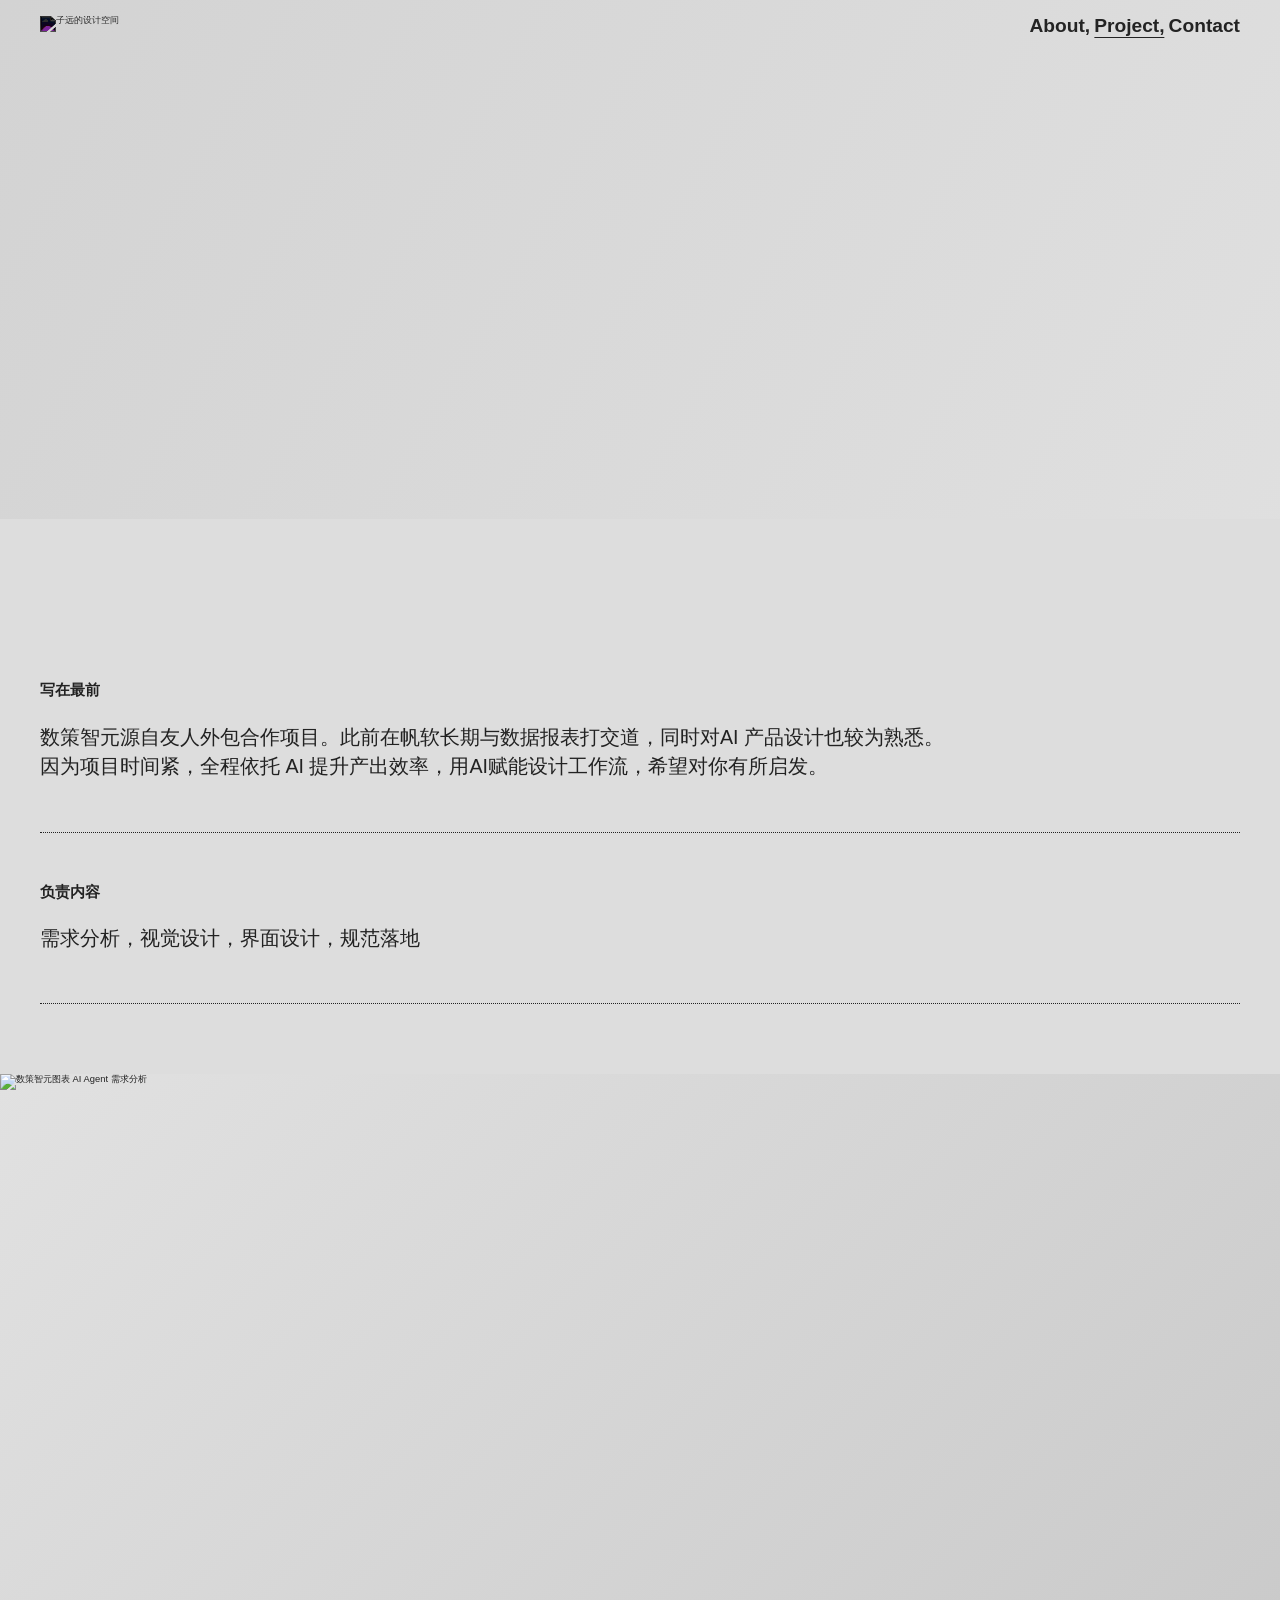
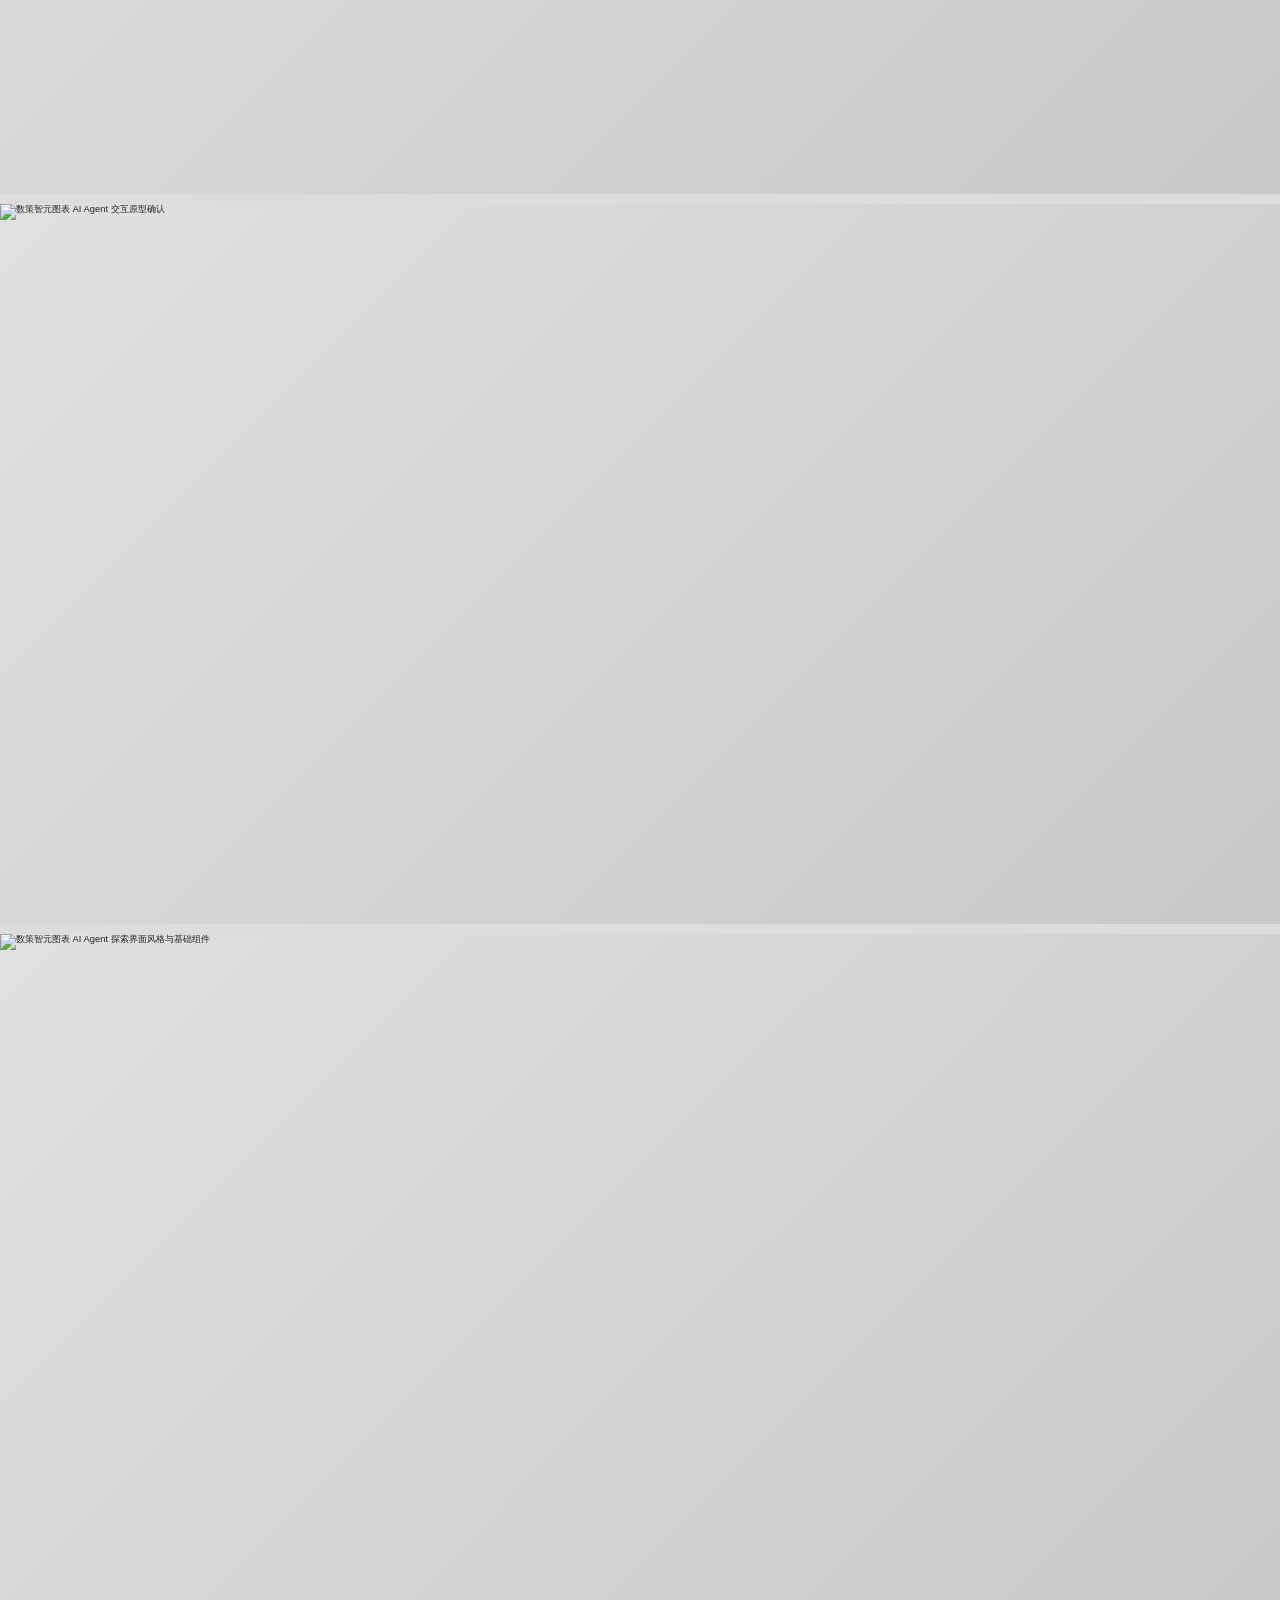
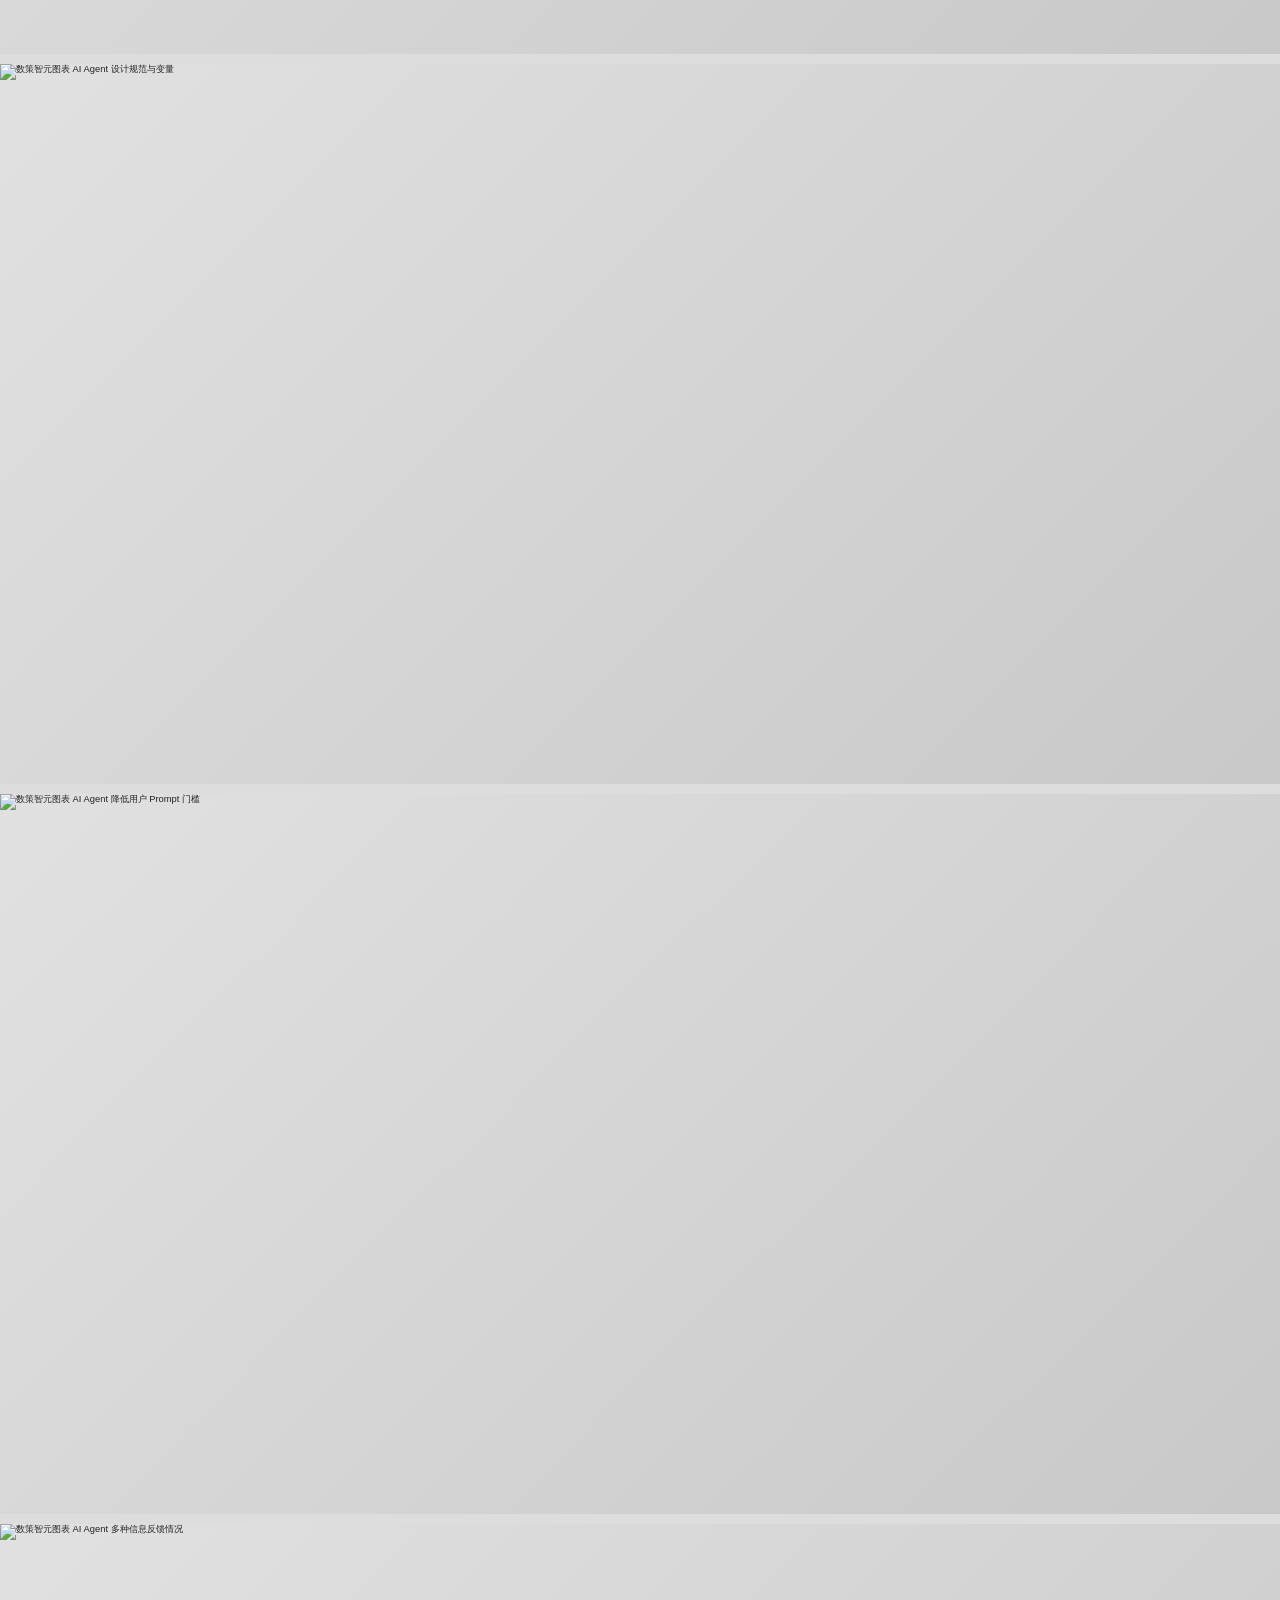
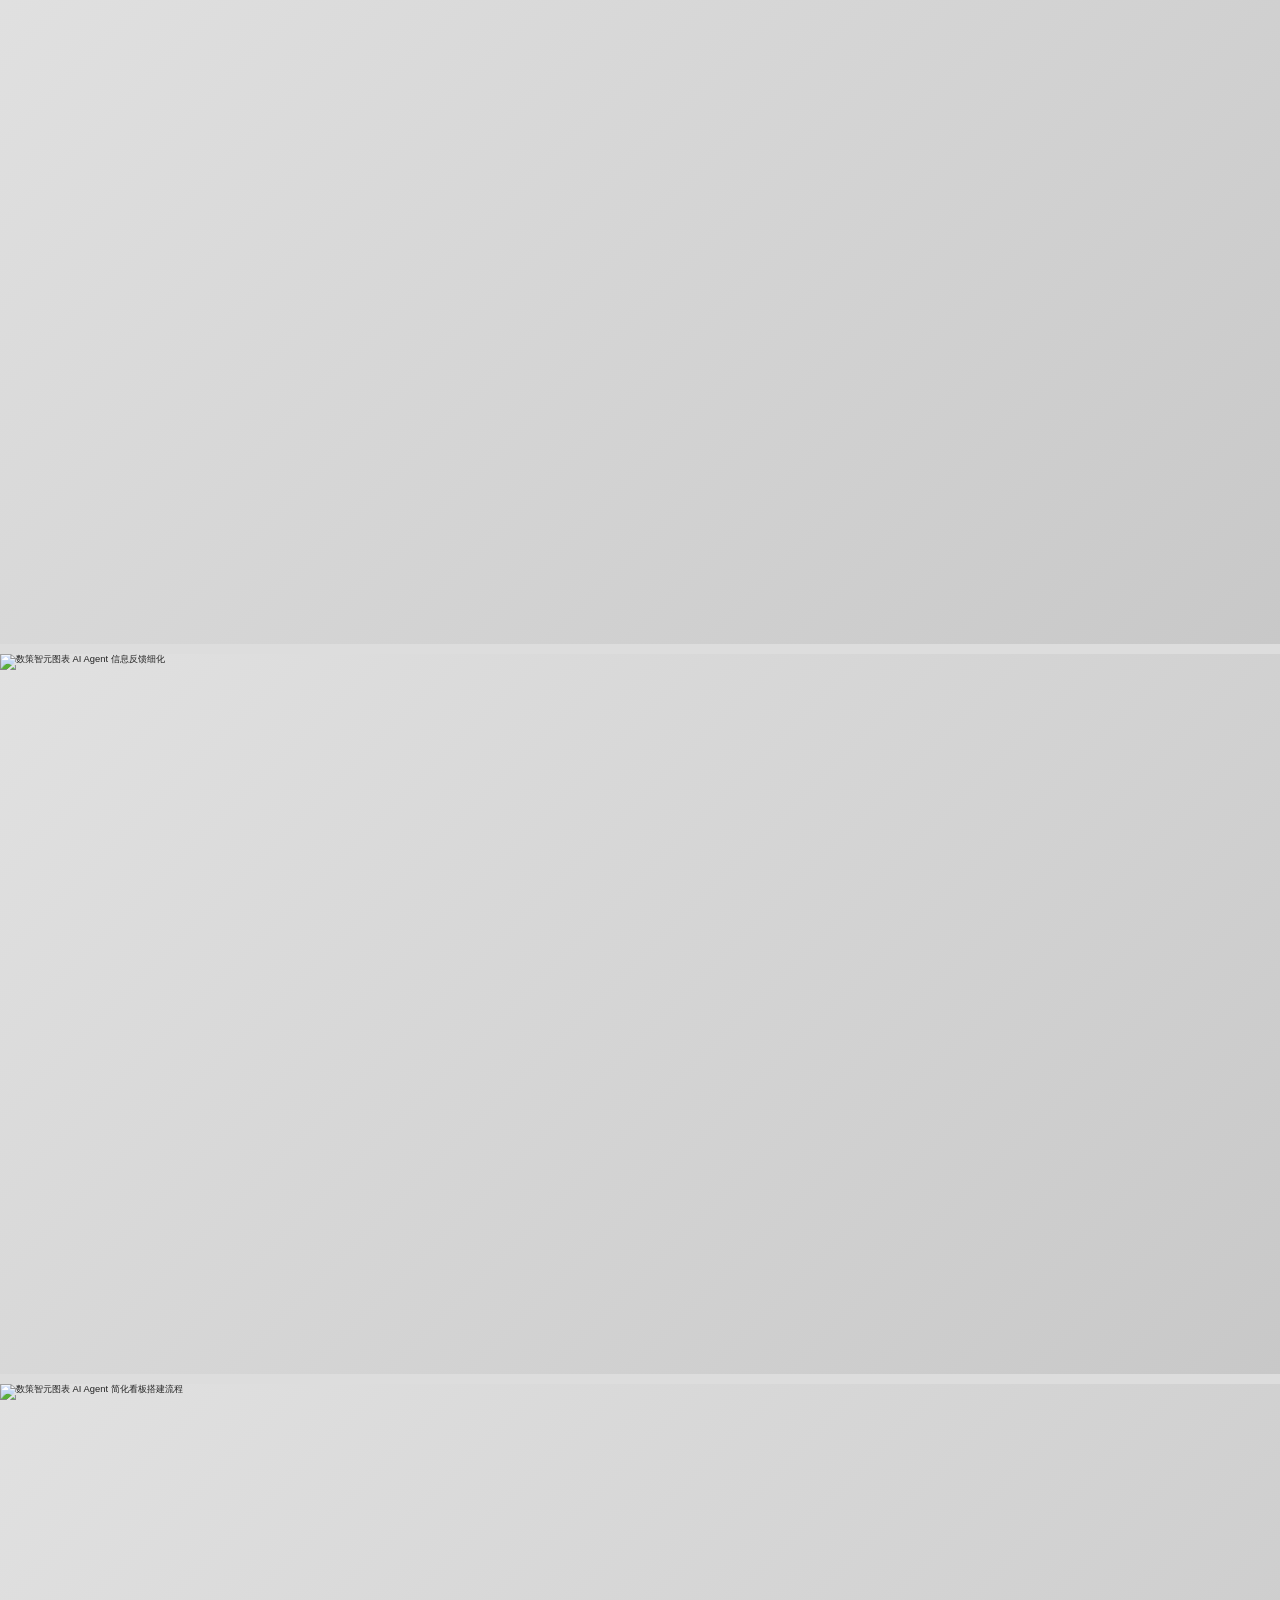
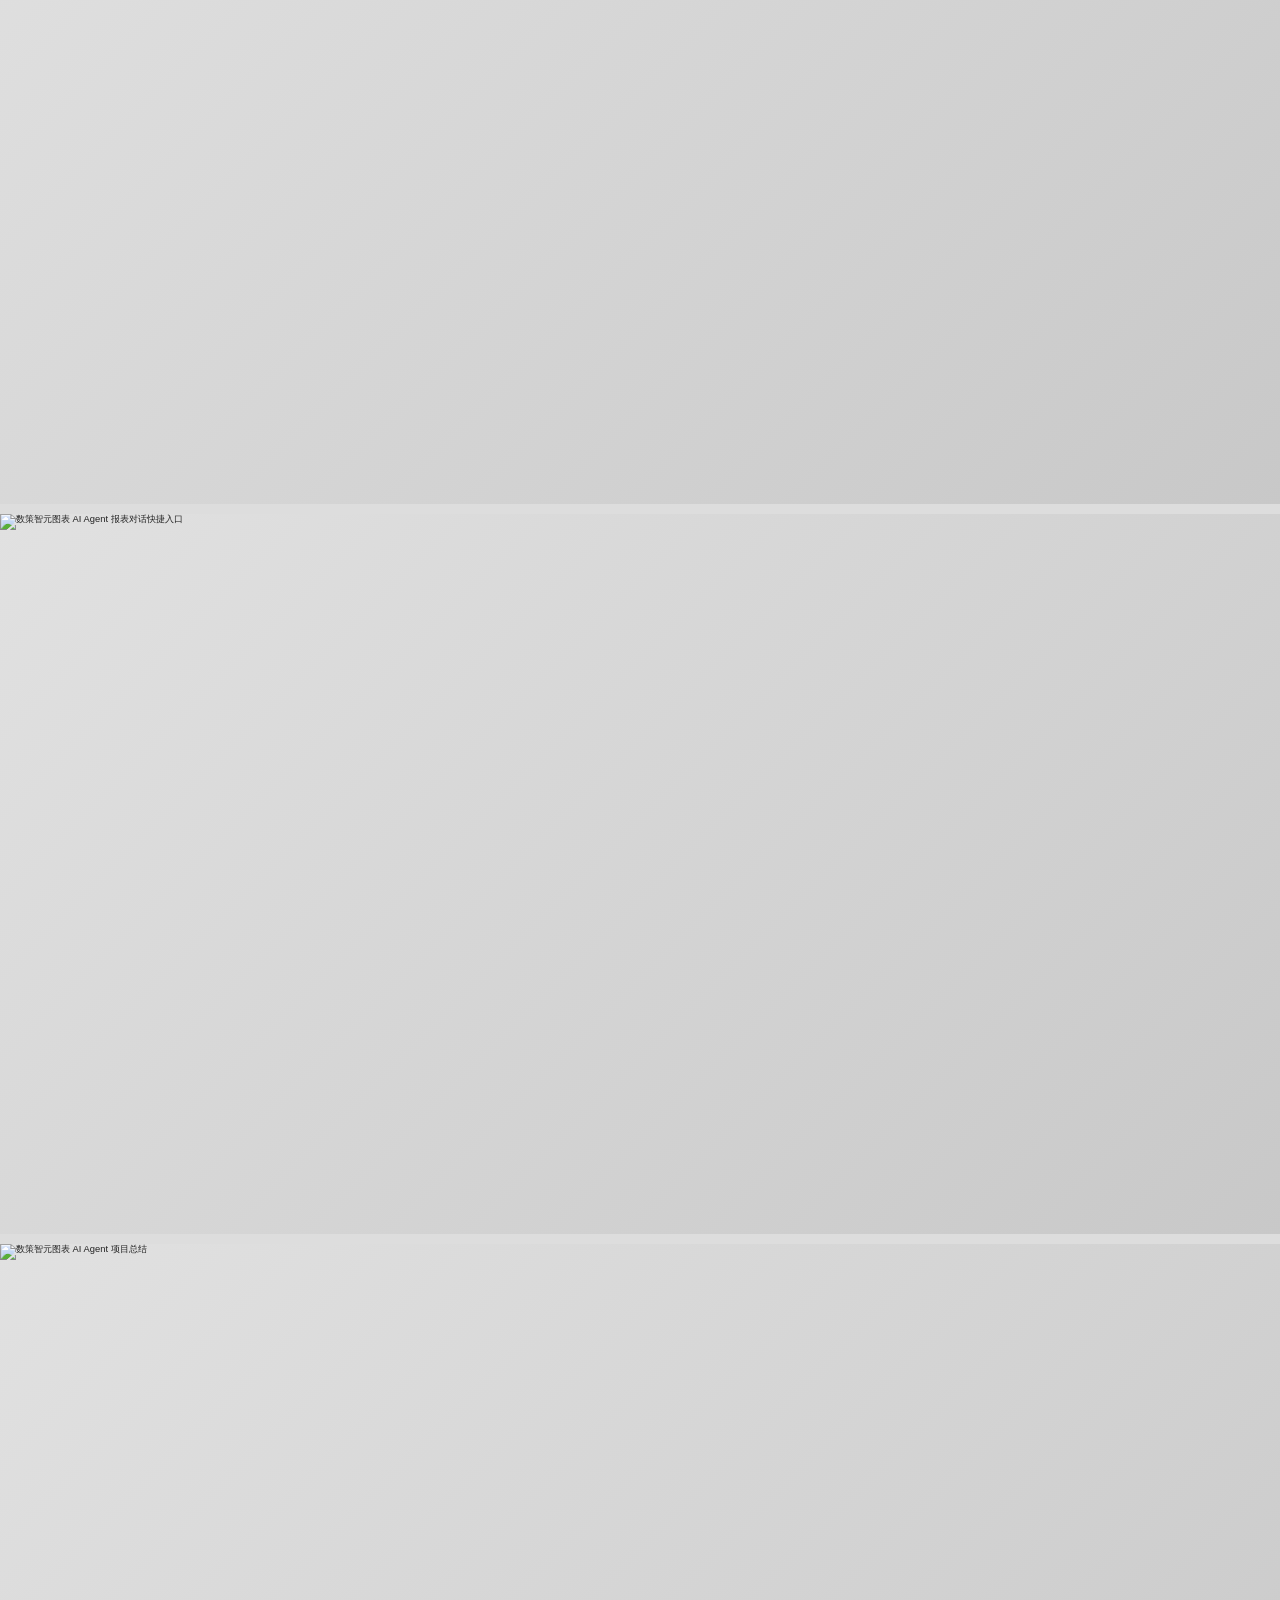
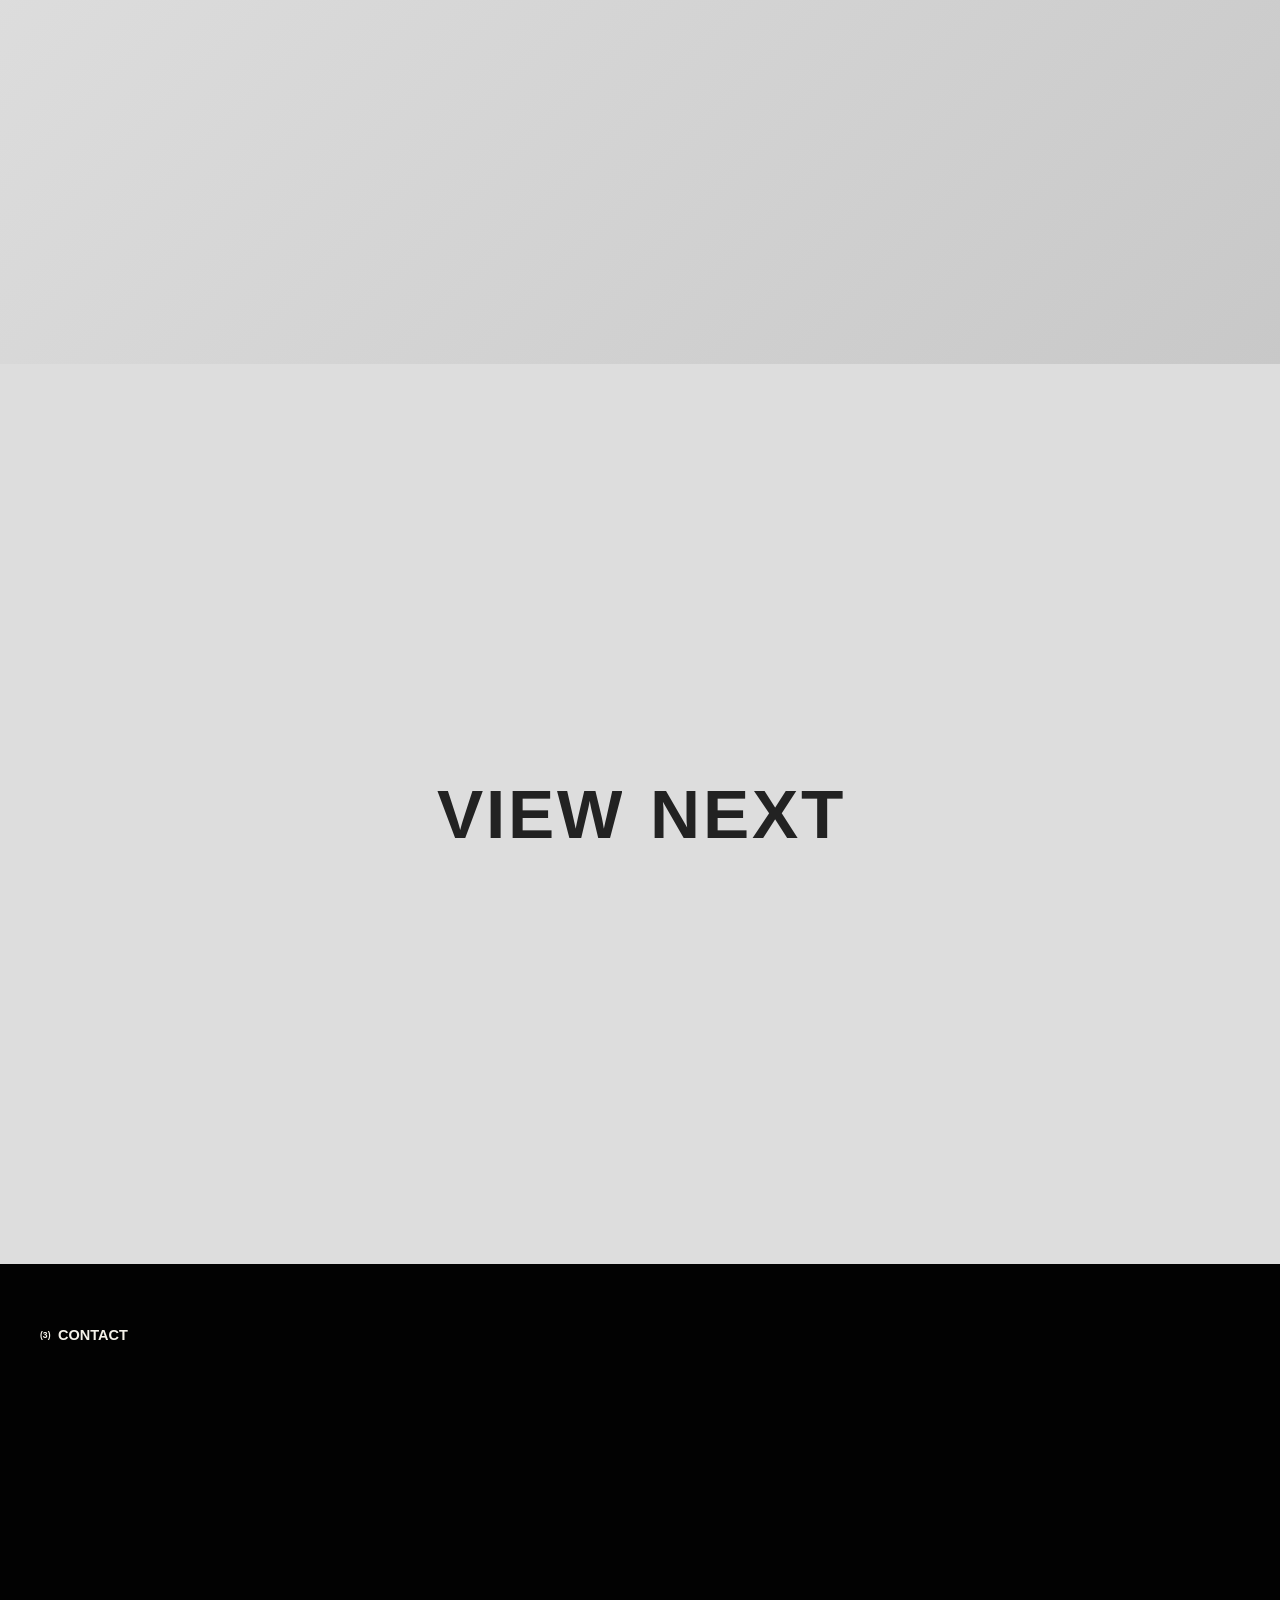
==== bi-agent.html @ 79cee353 "Add files via upload" ====
<!doctype html>
<html lang="en">
  <head>
    <meta charset="UTF-8" />
    <meta
      name="viewport"
      content="width=device-width, initial-scale=1, minimum-scale=1, maximum-scale=5"
    />
    <meta
      name="description"
      content="数策智元图表 AI Agent 项目详情页。"
    />
    <title>数策智元图表 AI Agent / 子远的设计空间</title>
    <link rel="icon" href="data:," />
    <style>
      html,
      body {
        background: #dddddd;
      }
    </style>
    <script src="./page-transition.js?v=home-video-b-ready-20260702"></script>
    <link rel="stylesheet" href="./page-transition.css?v=no-flash-route-ready-20260702" />
    <link rel="stylesheet" href="./project-detail.css?v=anchor-glass-20260702" />
    <link rel="stylesheet" href="./contact-footer.css?v=text-offset-20260701a" />
    <link rel="stylesheet" href="./site-header.css?v=site-header-nav-line-20260701" />
  </head>
  <body aria-live="polite" data-project="bi-agent">
    <div class="loader" aria-live="polite" aria-label="HELLO 欢迎来到">
      <p class="loader__text" data-loader-text="HELLO 欢迎来到" aria-hidden="true"></p>
      <div class="loader__scan" aria-hidden="true">
        <span class="loader__scan-line"></span>
        <span class="loader__scan-block" style="--x: -42vw; --y: -1px; --w: 8vw; --h: 1px; --d: 0.02s"></span>
        <span class="loader__scan-block" style="--x: -29vw; --y: 2px; --w: 11vw; --h: 1px; --d: 0.08s"></span>
        <span class="loader__scan-block" style="--x: -17vw; --y: -5px; --w: 9vw; --h: 3px; --d: 0.14s"></span>
        <span class="loader__scan-block" style="--x: -7vw; --y: 4px; --w: 12vw; --h: 4px; --d: 0.18s"></span>
        <span class="loader__scan-block" style="--x: 3vw; --y: -2px; --w: 15vw; --h: 2px; --d: 0.22s"></span>
        <span class="loader__scan-block" style="--x: 15vw; --y: 6px; --w: 10vw; --h: 5px; --d: 0.26s"></span>
        <span class="loader__scan-block" style="--x: 28vw; --y: -4px; --w: 12vw; --h: 2px; --d: 0.31s"></span>
        <span class="loader__scan-block" style="--x: 40vw; --y: 1px; --w: 9vw; --h: 1px; --d: 0.36s"></span>
      </div>
      <div class="loader__panel loader__panel--top">
        <span></span><span></span><span></span><span></span><span></span>
        <span></span><span></span><span></span><span></span><span></span>
        <span></span><span></span><span></span><span></span><span></span>
        <span></span><span></span><span></span><span></span><span></span>
      </div>
      <div class="loader__panel loader__panel--bottom">
        <span></span><span></span><span></span><span></span><span></span>
        <span></span><span></span><span></span><span></span><span></span>
        <span></span><span></span><span></span><span></span><span></span>
        <span></span><span></span><span></span><span></span><span></span>
      </div>
    </div>

    <div data-site-header data-site-header-active="project"></div>

    <nav class="c-anchor-nav" aria-label="Project anchors" data-anchor-nav>
      <div class="c-anchor-nav__rail" aria-hidden="true">
        <span>目录</span>
      </div>
      <div class="c-anchor-nav__panel">
        <ul class="c-anchor-nav__list">
          <li>
            <a href="#page-02" data-anchor-link="page-02">
              <span class="c-anchor-nav__text">需求分析</span>
            </a>
          </li>
          <li>
            <a href="#page-03" data-anchor-link="page-03">
              <span class="c-anchor-nav__text">AI生成交互原型</span>
            </a>
          </li>
          <li>
            <a href="#page-04" data-anchor-link="page-04">
              <span class="c-anchor-nav__text">AI探索视觉风格</span>
            </a>
          </li>
          <li>
            <a href="#page-05" data-anchor-link="page-05">
              <span class="c-anchor-nav__text">AI落地设计规范</span>
            </a>
          </li>
          <li>
            <a href="#page-06" data-anchor-link="page-06">
              <span class="c-anchor-nav__text">界面设计细节</span>
            </a>
          </li>
          <li>
            <a href="#page-11" data-anchor-link="page-11">
              <span class="c-anchor-nav__text">AI项目总结</span>
            </a>
          </li>
        </ul>
      </div>
    </nav>

    <div class="smooth-root" data-smooth-root>
      <main class="main">
        <div class="p-single">
          <section class="p-single-mv" aria-label="Faint Film hero">
            <div class="p-single-mv__box">
              <!-- 修改点 1：按需求完整删除首屏右下角项目预览悬浮卡片，不渲染 p-single-mv__card 或替代元素。 -->
            </div>

            <div class="p-single-mv__background">
              <!-- 图片替换入口：data-image-slot="hero"，实际 src 由 script.js 的 IMAGE_SLOTS 统一注入。 -->
              <img
                src="./assets/bi-agent/bi-agent-hero.jpg"
                data-image-slot="hero"
                alt="数策智元图表 AI Agent 项目封面"
              />
            </div>
          </section>

          <section class="p-single-detail" aria-labelledby="project-preface-title">
            <h2 class="p-single-title" id="project-preface-title">写在最前</h2>
            <p class="p-single-text">
              数策智元源自友人外包合作项目。此前在帆软长期与数据报表打交道，同时对AI 产品设计也较为熟悉。<br />
              因为项目时间紧，全程依托 AI 提升产出效率，用AI赋能设计工作流，希望对你有所启发。
            </p>
          </section>

          <section class="p-single-scope" aria-labelledby="project-scope-title">
            <h2 class="p-single-title" id="project-scope-title">负责内容</h2>
            <p class="p-single-text">需求分析，视觉设计，界面设计，规范落地</p>
          </section>

          <section class="p-single-images" aria-label="Project images">
            <div class="p-single-images__item" id="page-02" data-anchor-section="page-02">
              <!-- 图片替换入口：data-image-slot="more01" -->
              <img
                src="./assets/bi-agent/bi-agent-01.jpg"
                data-image-slot="more01"
                alt="数策智元图表 AI Agent 需求分析"
              />
            </div>
            <div class="p-single-images__item" id="page-03" data-anchor-section="page-03">
              <!-- 图片替换入口：data-image-slot="more02" -->
              <img
                src="./assets/bi-agent/bi-agent-02.jpg"
                data-image-slot="more02"
                alt="数策智元图表 AI Agent 交互原型确认"
              />
            </div>
            <div class="p-single-images__item" id="page-04" data-anchor-section="page-04">
              <!-- 图片替换入口：data-image-slot="more03" -->
              <img
                src="./assets/bi-agent/bi-agent-03.jpg"
                data-image-slot="more03"
                alt="数策智元图表 AI Agent 探索界面风格与基础组件"
              />
            </div>
            <div class="p-single-images__item" id="page-05" data-anchor-section="page-05">
              <!-- 图片替换入口：data-image-slot="more04" -->
              <img
                src="./assets/bi-agent/bi-agent-04.jpg"
                data-image-slot="more04"
                alt="数策智元图表 AI Agent 设计规范与变量"
              />
            </div>
            <div class="p-single-images__item" id="page-06" data-anchor-section="page-06">
              <!-- 图片替换入口：data-image-slot="more05" -->
              <img
                src="./assets/bi-agent/bi-agent-05.jpg"
                data-image-slot="more05"
                alt="数策智元图表 AI Agent 降低用户 Prompt 门槛"
              />
            </div>
            <div class="p-single-images__item" id="page-07">
              <!-- 图片替换入口：data-image-slot="more06" -->
              <img
                src="./assets/bi-agent/bi-agent-06.jpg"
                data-image-slot="more06"
                alt="数策智元图表 AI Agent 多种信息反馈情况"
              />
            </div>
            <div class="p-single-images__item" id="page-08">
              <!-- 图片替换入口：data-image-slot="more07" -->
              <img
                src="./assets/bi-agent/bi-agent-07.jpg"
                data-image-slot="more07"
                alt="数策智元图表 AI Agent 信息反馈细化"
              />
            </div>
            <div class="p-single-images__item" id="page-09">
              <!-- 图片替换入口：data-image-slot="more08" -->
              <img
                src="./assets/bi-agent/bi-agent-08.jpg"
                data-image-slot="more08"
                alt="数策智元图表 AI Agent 简化看板搭建流程"
              />
            </div>
            <div class="p-single-images__item" id="page-10">
              <!-- 图片替换入口：data-image-slot="more09" -->
              <img
                src="./assets/bi-agent/bi-agent-09.jpg"
                data-image-slot="more09"
                alt="数策智元图表 AI Agent 报表对话快捷入口"
              />
            </div>
            <div class="p-single-images__item" id="page-11" data-anchor-section="page-11">
              <!-- 图片替换入口：data-image-slot="more10" -->
              <img
                src="./assets/bi-agent/bi-agent-10.jpg"
                data-image-slot="more10"
                alt="数策智元图表 AI Agent 项目总结"
              />
            </div>
          </section>

          <!-- 底部 VIEW NEXT：保持参考站字母分离结构，并由 script.js 绑定同款滚动入场与鼠标跟随虚线方框残影。 -->
          <section class="p-single-next">
            <a href="./open-bank.html" aria-label="View Next: 开放银行合作机构管理平台">
              <span class="p-single-next__type" data-next-title="VIEW NEXT">VIEW NEXT</span>
            </a>
          </section>
        </div>

        <div data-contact-footer></div>
      </main>
    </div>

    <script src="./site-header.js?v=visual-anchor-20260702"></script>
    <script src="./contact-footer.js?v=text-offset-20260701a"></script>
    <script src="./project-detail.js?v=anchor-flash-20260702"></script>
  </body>
</html>
---- page-transition.css ----
html {
  --page-flip-duration: 1200ms;
  --page-flip-ease: cubic-bezier(0.2, 0.8, 0.2, 1);
}

html.is-page-flip-pending,
html.is-page-flip-history-loading,
body.is-page-flip-navigating {
  overflow: hidden;
}

html.is-page-flip-history-loading body > :not(.page-flip-preview):not(.page-flip-history-frame):not(.page-flip-history-cover) {
  visibility: hidden !important;
}

html.is-page-flip-history-loading body {
  background: transparent !important;
}

html.is-page-flip-pending body {
  clip-path: inset(100% 0 0 0);
}

html.is-page-flip-pending body.is-page-flip-enter {
  animation: page-flip-enter var(--page-flip-duration) var(--page-flip-ease) forwards;
  will-change: clip-path;
}

html.is-page-flip-arriving .loader,
html.is-page-flip-arriving .c-loading {
  display: none !important;
}

html.is-page-flip-incoming:not(.is-page-flip-home-preview) .char {
  animation: none !important;
  opacity: 1 !important;
  transform: translate3d(0, 0, 0) !important;
}

html.is-page-flip-home-preview:not(.is-page-flip-home-preview-active) .char {
  animation: none !important;
  opacity: 0.02 !important;
}

html.is-page-flip-home-preview.is-page-flip-home-preview-active body.is-loaded .char,
html.is-page-flip-home-preview.is-page-flip-home-preview-active body.is-finished .char {
  animation: title-char-in 1.35s cubic-bezier(0.22, 1, 0.36, 1) forwards !important;
  animation-delay: calc(0.08s + var(--i) * 0.045s) !important;
}

html.is-page-flip-incoming:not(.is-page-flip-home-preview) .hero__kicker,
html.is-page-flip-incoming:not(.is-page-flip-home-preview) .hero__subtitle {
  opacity: 1 !important;
  transform: translate3d(0, 0, 0) !important;
  transition: none !important;
}

html.is-page-flip-home-preview:not(.is-page-flip-home-preview-active) .hero__kicker,
html.is-page-flip-home-preview:not(.is-page-flip-home-preview-active) .hero__subtitle {
  animation: none !important;
  opacity: 0 !important;
  transform: translate3d(0, 28px, 0) !important;
  transition: none !important;
}

html.is-page-flip-home-preview.is-page-flip-home-preview-active body.is-loaded .hero__kicker,
html.is-page-flip-home-preview.is-page-flip-home-preview-active body.is-finished .hero__kicker,
html.is-page-flip-home-preview.is-page-flip-home-preview-active body.is-loaded .hero__subtitle,
html.is-page-flip-home-preview.is-page-flip-home-preview-active body.is-finished .hero__subtitle {
  animation: page-flip-hero-copy-in 0.95s cubic-bezier(0.22, 1, 0.36, 1) forwards !important;
}

html.is-page-flip-home-preview.is-page-flip-home-preview-active body.is-loaded .hero__kicker,
html.is-page-flip-home-preview.is-page-flip-home-preview-active body.is-finished .hero__kicker {
  animation-delay: 0.08s !important;
}

html.is-page-flip-home-preview.is-page-flip-home-preview-active body.is-loaded .hero__subtitle,
html.is-page-flip-home-preview.is-page-flip-home-preview-active body.is-finished .hero__subtitle {
  animation-delay: 0.18s !important;
}

html.is-page-flip-arriving *,
html.is-page-flip-arriving *::before,
html.is-page-flip-arriving *::after {
  animation-delay: 0s !important;
  transition-delay: 0s !important;
  transition-duration: 0s !important;
}

html.is-page-flip-arriving .hero__media {
  --hero-scale: 1 !important;
  opacity: 1 !important;
  filter: brightness(1) saturate(1) contrast(1) !important;
  transition: none !important;
}

html.is-page-flip-arriving .hero__media:not(.is-canvas-ready) img {
  opacity: 1 !important;
  transition: none !important;
}

html.is-page-flip-arriving .hero__media.is-canvas-ready img {
  opacity: 0 !important;
  transition: none !important;
}

html.is-page-flip-arriving .hero__canvas {
  transition: none !important;
}

html.is-page-flip-arriving .hero__media:not(.is-canvas-ready) .hero__canvas {
  opacity: 0 !important;
}

html.is-page-flip-arriving .hero__media.is-canvas-ready .hero__canvas {
  opacity: 1 !important;
}

html.is-page-flip-arriving .p-single-mv__background img {
  opacity: 1 !important;
  transform: translate3d(0, var(--single-mv-y, 0px), 0) scale(1) !important;
  transition: none !important;
}

.page-flip-preview {
  position: fixed;
  inset: 0;
  z-index: 2147483000;
  overflow: hidden;
  clip-path: inset(100% 0 0 0);
  pointer-events: none;
  will-change: clip-path;
}

.page-flip-preview iframe {
  display: block;
  width: 100%;
  height: 100%;
  border: 0;
  background: transparent;
}

.page-flip-preview.is-active {
  animation: page-flip-enter var(--page-flip-duration) var(--page-flip-ease) forwards;
}

.page-flip-preview.is-committing {
  animation: none;
  clip-path: inset(0 0 0 0);
}

.page-flip-history-cover {
  position: fixed;
  inset: 0;
  z-index: 2147482999;
  overflow: hidden;
  pointer-events: none;
  background: transparent;
  background-position: center;
  background-repeat: no-repeat;
}

.page-flip-history-frame {
  position: fixed;
  inset: 0;
  overflow: hidden;
  pointer-events: none;
  background: transparent;
}

.page-flip-history-frame--backdrop {
  z-index: 2147482998;
}

.page-flip-history-frame--reveal {
  z-index: 2147483000;
  clip-path: inset(100% 0 0 0);
  will-change: clip-path;
}

.page-flip-history-frame iframe {
  display: block;
  width: 100%;
  height: 100%;
  border: 0;
  background: transparent;
  opacity: 0;
}

.page-flip-history-frame.is-ready iframe {
  opacity: 1;
}

.page-flip-history-frame--reveal.is-active {
  animation: page-flip-enter var(--page-flip-duration) var(--page-flip-ease) forwards;
}

@keyframes page-flip-enter {
  from {
    clip-path: inset(100% 0 0 0);
  }

  to {
    clip-path: inset(0 0 0 0);
  }
}

@keyframes page-flip-hero-copy-in {
  from {
    opacity: 0;
    transform: translate3d(0, 28px, 0);
  }

  to {
    opacity: 1;
    transform: translate3d(0, 0, 0);
  }
}

@media (prefers-reduced-motion: reduce) {
  html.is-page-flip-pending body.is-page-flip-enter,
  .page-flip-preview.is-active,
  .page-flip-history-frame--reveal.is-active {
    animation-name: page-flip-enter !important;
    animation-duration: var(--page-flip-duration) !important;
    animation-timing-function: var(--page-flip-ease) !important;
    animation-delay: 0s !important;
    animation-iteration-count: 1 !important;
    animation-direction: normal !important;
    animation-fill-mode: forwards !important;
  }
}
---- project-detail.css ----
@charset "UTF-8";

*,
*::before,
*::after {
  box-sizing: border-box;
}

html {
  min-width: 320px;
  background: var(--system-background-color);
  color: var(--system-color);
  font-size: 0.7320644217vw;
  line-height: 1.15;
  overflow-x: clip;
  -webkit-text-size-adjust: 100%;
  -webkit-tap-highlight-color: transparent;
  scroll-behavior: auto;
  scrollbar-width: none;
}

html::-webkit-scrollbar,
body::-webkit-scrollbar {
  display: none;
}

body {
  width: 100%;
  margin: 0 auto;
  background: var(--system-background-color);
  color: var(--system-color);
  font-family:
    "PP Neue Montreal Book", "Helvetica Neue", Arial, "PingFang SC",
    "Microsoft YaHei", sans-serif;
  font-size: var(--sm);
  font-feature-settings: "palt";
  overflow-x: clip;
  overscroll-behavior: none;
  -webkit-font-smoothing: antialiased;
  -moz-osx-font-smoothing: grayscale;
}

body.is-loading {
  overflow: hidden;
}

body.is-lock {
  overflow: hidden;
}

body.is-smooth {
  overflow-x: hidden;
}

body.is-smooth .smooth-root {
  position: fixed;
  inset: 0;
  width: 100%;
}

body.is-resizing .smooth-root {
  transition: none;
}

body.is-reduced-motion .smooth-root {
  position: static;
  transform: none !important;
}

main,
p,
h1,
h2,
h3,
ul {
  margin: 0;
}

ul {
  padding: 0;
  list-style: none;
}

a {
  color: inherit;
  text-decoration: none;
}

img {
  display: block;
  border: 0;
}

::selection {
  background: #1d1d1d;
  color: #ccc;
}

:root {
  --system-color: #222222;
  --system-white: #eeeeee;
  --system-background-color: #dddddd;
  --app-grid-col-gap: 10px;
  --app-grid-padding: 40px;
  --header-height: 60px;
  --header-bg-alpha: 1;
  --loader-ease: cubic-bezier(0.76, 0, 0.24, 1);
  --smooth-ease: cubic-bezier(0.22, 1, 0.36, 1);
}

[data-footer-type],
.p-single-next a {
  line-height: 1;
}

[data-footer-type] .hide {
  height: fit-content;
  overflow: hidden;
}

[data-footer-type] .show {
  display: inline-block;
  transform: translateY(-100%);
}

[data-footer-type] .hide:nth-last-of-type(2n) .show {
  transform: translateY(100%);
}

[data-footer-type] .u-space {
  min-width: 2rem;
}

.main,
.p-single {
  width: 100%;
  min-height: 100svh;
  background: var(--system-background-color);
}

.main {
  padding-top: 0;
}

.l-footer__mail a::after,
.l-footer__li a::after,
.p-single-next a::after {
  content: "";
  position: absolute;
  bottom: 0;
  left: 0;
  width: 0%;
  height: 1px;
  background: currentColor;
  transition: width 0.4s ease;
}

.c-anchor-nav {
  position: fixed;
  top: calc(50% + 30px);
  left: 10px;
  z-index: 90;
  width: 190px;
  --anchor-glass-fill: rgba(255, 255, 255, 0.34);
  --anchor-glass-border: rgba(255, 255, 255, 0.58);
  --anchor-glass-blur: 18px;
  --anchor-glass-edge: rgba(255, 255, 255, 0.54);
  --anchor-glass-sheen: rgba(255, 255, 255, 0.3);
  --anchor-glass-depth: rgba(255, 255, 255, 0.1);
  --anchor-fg: rgba(34, 34, 34, 0.88);
  --anchor-rail-fg: rgba(34, 34, 34, 0.58);
  --anchor-link-fg: rgba(34, 34, 34, 0.72);
  --anchor-link-hover-bg: rgba(255, 255, 255, 0.42);
  --anchor-link-hover-fg: rgba(34, 34, 34, 0.92);
  --anchor-active-bg: rgba(34, 34, 34, 0.9);
  --anchor-active-fg: var(--system-white);
  --anchor-motion-ease: cubic-bezier(0.16, 1, 0.3, 1);
  --anchor-fade-ease: cubic-bezier(0.22, 1, 0.36, 1);
  color: var(--anchor-fg);
  opacity: 0;
  transform: translate3d(calc(-100% + 50px), -50%, 0) scale(0.985);
  transform-origin: left center;
  transition:
    transform 0.82s var(--anchor-motion-ease),
    opacity 0.45s var(--anchor-fade-ease);
  pointer-events: none;
  will-change: transform, opacity;
}

.c-anchor-nav.is-anchor-ready:not(.is-hidden-before-images):not(.is-hidden-on-contact) {
  opacity: 1;
}

.c-anchor-nav.is-on-dark {
  --anchor-glass-fill: rgba(12, 18, 28, 0.46);
  --anchor-glass-border: rgba(238, 238, 238, 0.54);
  --anchor-glass-edge: rgba(255, 255, 255, 0.26);
  --anchor-glass-sheen: rgba(255, 255, 255, 0.16);
  --anchor-glass-depth: rgba(12, 18, 28, 0.18);
  --anchor-fg: rgba(238, 238, 238, 0.94);
  --anchor-rail-fg: rgba(238, 238, 238, 0.86);
  --anchor-link-fg: rgba(238, 238, 238, 0.78);
  --anchor-link-hover-bg: rgba(255, 255, 255, 0.18);
  --anchor-link-hover-fg: rgba(255, 255, 255, 0.96);
  --anchor-active-bg: rgba(238, 238, 238, 0.92);
  --anchor-active-fg: rgba(34, 34, 34, 0.94);
}

.c-anchor-nav:hover,
.c-anchor-nav:focus-within {
  transform: translate3d(0, -50%, 0) scale(1);
}

.c-anchor-nav.is-hidden-before-images,
.c-anchor-nav.is-hidden-on-contact {
  opacity: 0;
  pointer-events: none;
}

.c-anchor-nav__panel {
  position: relative;
  isolation: isolate;
  overflow: hidden;
  border: 1px solid var(--anchor-glass-border);
  border-radius: 10px;
  padding: 10px 11px 10px 12px;
  background-color: var(--anchor-glass-fill);
  background-image:
    linear-gradient(135deg, var(--anchor-glass-sheen), transparent 46%, var(--anchor-glass-depth));
  background-clip: padding-box;
  box-shadow:
    0 18px 44px rgba(0, 0, 0, 0.16),
    inset 0 1px 0 var(--anchor-glass-edge),
    inset 0 0 0 1px rgba(255, 255, 255, 0.14);
  backdrop-filter: blur(var(--anchor-glass-blur)) saturate(1.38);
  -webkit-backdrop-filter: blur(var(--anchor-glass-blur)) saturate(1.38);
  opacity: 1;
  transform: translateX(0) scaleX(1);
  transform-origin: left center;
  transition:
    opacity 0.42s var(--anchor-fade-ease),
    transform 0.58s var(--anchor-motion-ease),
    background-color 0.42s var(--anchor-fade-ease),
    border-color 0.42s var(--anchor-fade-ease),
    box-shadow 0.42s var(--anchor-fade-ease);
  pointer-events: none;
  will-change: opacity, transform;
}

.c-anchor-nav:hover .c-anchor-nav__panel,
.c-anchor-nav:focus-within .c-anchor-nav__panel {
  pointer-events: auto;
}

.c-anchor-nav:not(:hover):not(:focus-within) .c-anchor-nav__panel {
  border-color: transparent;
  background: transparent;
  box-shadow: none;
  backdrop-filter: none;
  -webkit-backdrop-filter: none;
  opacity: 0;
  transform: translateX(-10px) scaleX(0.96);
}

.c-anchor-nav__panel::before {
  content: "";
  position: absolute;
  inset: 0;
  z-index: 0;
  background:
    radial-gradient(circle at 18% 0%, rgba(255, 255, 255, 0.36), transparent 36%),
    linear-gradient(115deg, rgba(255, 255, 255, 0.24), rgba(255, 255, 255, 0.04) 44%, rgba(255, 255, 255, 0.14));
  opacity: 0.86;
  pointer-events: none;
  transform: translateX(0);
  transition:
    opacity 0.44s var(--anchor-fade-ease),
    transform 0.7s var(--anchor-motion-ease);
}

.c-anchor-nav:not(:hover):not(:focus-within) .c-anchor-nav__panel::before {
  opacity: 0;
  transform: translateX(-18px);
}

.c-anchor-nav__rail {
  position: absolute;
  top: 50%;
  right: 0;
  z-index: 3;
  display: flex;
  align-items: center;
  justify-content: center;
  width: 50px;
  height: 76px;
  border: 1px solid var(--anchor-glass-border);
  border-radius: 999px;
  background: var(--anchor-glass-fill);
  box-shadow:
    0 14px 34px rgba(0, 0, 0, 0.1),
    inset 0 1px 0 rgba(255, 255, 255, 0.38);
  backdrop-filter: blur(var(--anchor-glass-blur));
  -webkit-backdrop-filter: blur(var(--anchor-glass-blur));
  color: var(--anchor-rail-fg);
  pointer-events: auto;
  transform: translateY(-50%) scale(1);
  transition:
    opacity 0.36s var(--anchor-fade-ease),
    transform 0.56s var(--anchor-motion-ease),
    box-shadow 0.42s var(--anchor-fade-ease);
  will-change: opacity, transform;
}

.c-anchor-nav:hover .c-anchor-nav__rail,
.c-anchor-nav:focus-within .c-anchor-nav__rail {
  opacity: 0;
  transform: translate(18px, -50%) scale(0.88);
}

.c-anchor-nav__rail span {
  display: block;
  font-size: 14px;
  font-weight: 650;
  letter-spacing: 0.38em;
  line-height: 2.2;
  text-transform: uppercase;
  writing-mode: vertical-rl;
  text-orientation: upright;
  transform: none;
}

.c-anchor-nav__list {
  opacity: 0;
  pointer-events: none;
  transform: translateX(-8px);
  transition:
    opacity 0.38s var(--anchor-fade-ease),
    transform 0.52s var(--anchor-motion-ease);
  will-change: opacity, transform;
}

.c-anchor-nav:hover .c-anchor-nav__list,
.c-anchor-nav:focus-within .c-anchor-nav__list {
  opacity: 1;
  pointer-events: auto;
  transform: translateX(0);
}

.c-anchor-nav__list {
  position: relative;
  z-index: 1;
  display: flex;
  flex-direction: column;
  gap: 4px;
}

.c-anchor-nav__list li {
  opacity: 0;
  transform: translateX(-10px);
  transition:
    opacity 0.38s var(--anchor-fade-ease),
    transform 0.52s var(--anchor-motion-ease);
  transition-delay: 0s;
  will-change: opacity, transform;
}

.c-anchor-nav:hover .c-anchor-nav__list li,
.c-anchor-nav:focus-within .c-anchor-nav__list li {
  opacity: 1;
  transform: translateX(0);
}

.c-anchor-nav:hover .c-anchor-nav__list li:nth-child(1),
.c-anchor-nav:focus-within .c-anchor-nav__list li:nth-child(1) {
  transition-delay: 0.08s;
}

.c-anchor-nav:hover .c-anchor-nav__list li:nth-child(2),
.c-anchor-nav:focus-within .c-anchor-nav__list li:nth-child(2) {
  transition-delay: 0.12s;
}

.c-anchor-nav:hover .c-anchor-nav__list li:nth-child(3),
.c-anchor-nav:focus-within .c-anchor-nav__list li:nth-child(3) {
  transition-delay: 0.16s;
}

.c-anchor-nav:hover .c-anchor-nav__list li:nth-child(4),
.c-anchor-nav:focus-within .c-anchor-nav__list li:nth-child(4) {
  transition-delay: 0.2s;
}

.c-anchor-nav:hover .c-anchor-nav__list li:nth-child(5),
.c-anchor-nav:focus-within .c-anchor-nav__list li:nth-child(5) {
  transition-delay: 0.24s;
}

.c-anchor-nav:hover .c-anchor-nav__list li:nth-child(6),
.c-anchor-nav:focus-within .c-anchor-nav__list li:nth-child(6) {
  transition-delay: 0.28s;
}

.c-anchor-nav__list a {
  display: block;
  align-items: center;
  min-height: 31px;
  border-radius: 5px;
  padding: 8px 8px 7px;
  color: var(--anchor-link-fg);
  transition:
    background-color 0.32s ease,
    color 0.32s ease,
    transform 0.32s ease;
}

.c-anchor-nav__list a:hover,
.c-anchor-nav__list a:focus-visible {
  background: var(--anchor-link-hover-bg);
  color: var(--anchor-link-hover-fg);
  box-shadow:
    inset 0 0 0 1px rgba(255, 255, 255, 0.62),
    0 6px 18px rgba(0, 0, 0, 0.08);
  transform: translateX(2px);
}

.c-anchor-nav__list a.is-active {
  background: var(--anchor-active-bg);
  color: var(--anchor-active-fg);
  box-shadow: none;
  transform: translateX(0);
}

.c-anchor-nav__list a.is-active:hover,
.c-anchor-nav__list a.is-active:focus-visible {
  background: var(--anchor-active-bg);
  color: var(--anchor-active-fg);
  box-shadow: none;
  transform: translateX(0);
}

.c-anchor-nav__text {
  display: block;
  width: 100%;
  overflow: hidden;
  font-size: 13px;
  font-weight: 520;
  line-height: 1.15;
  text-overflow: ellipsis;
  white-space: nowrap;
}

@media (hover: hover) {
  .l-footer__mail a:hover::after,
  .l-footer__li:hover a::after,
  .p-single-next a:hover::after {
    width: 100%;
  }

}

.loader {
  --paper-soft: #ece9df;
  position: fixed;
  inset: 0;
  z-index: 999;
  display: grid;
  place-items: center;
  overflow: hidden;
  background: transparent;
  color: var(--paper-soft);
  font-family:
    "Cera Pro", "Helvetica Neue", Arial, "PingFang SC", "Microsoft YaHei",
    sans-serif;
}

.loader__text {
  position: relative;
  z-index: 6;
  display: flex;
  align-items: center;
  justify-content: center;
  gap: 0.025em;
  margin: 0;
  overflow: hidden;
  font-size: clamp(2rem, 2.25vw, 2.8rem);
  font-weight: 700;
  letter-spacing: 0;
  line-height: 1;
  white-space: nowrap;
  text-transform: uppercase;
  visibility: hidden;
  transition: opacity 0.18s ease;
}

body.is-ready .loader__text.is-split {
  visibility: visible;
}

.loader__char-wrap {
  display: inline-block;
  overflow: hidden;
}

.loader__char {
  --loader-start-y: -140%;
  display: inline-block;
  line-height: 1;
  opacity: 0;
  transform: translate3d(0, var(--loader-start-y), 0);
  will-change: transform, opacity;
}

.loader__char-wrap:nth-child(2n) .loader__char {
  --loader-start-y: 140%;
  transform: translate3d(0, var(--loader-start-y), 0);
}

.loader__space {
  width: 0.48em;
}

.loader__panel {
  position: absolute;
  left: 0;
  z-index: 2;
  display: flex;
  width: 100%;
  height: 50%;
  pointer-events: none;
}

.loader__panel--top {
  top: 0;
  align-items: flex-start;
}

.loader__panel--bottom {
  bottom: 0;
  align-items: flex-end;
}

.loader__panel span {
  width: 5%;
  height: 100%;
  background: #111;
  box-shadow: 1px 0 0 #111;
  transform: scaleY(1);
  will-change: transform;
}

.loader__panel--top span {
  transform-origin: top;
}

.loader__panel--bottom span {
  transform-origin: bottom;
}

.loader__scan {
  position: absolute;
  top: 50%;
  left: 0;
  z-index: 5;
  width: 100%;
  height: clamp(2px, 0.28vw, 5px);
  opacity: 0;
  transform: translateY(-50%);
  pointer-events: none;
}

.loader__scan-line {
  position: absolute;
  top: 0;
  right: 6.4vw;
  left: 6.4vw;
  height: 100%;
  background: linear-gradient(
    90deg,
    rgba(244, 241, 233, 0),
    rgba(244, 241, 233, 0.42) 18%,
    rgba(244, 241, 233, 0.96) 48%,
    rgba(244, 241, 233, 0.5) 82%,
    rgba(244, 241, 233, 0)
  );
  opacity: 0;
  transform: scaleX(0);
  transform-origin: center;
}

.loader__scan-block {
  position: absolute;
  top: 0;
  left: 50%;
  width: var(--w);
  height: calc(var(--h) * 2.8);
  background: var(--paper-soft);
  opacity: 0;
  transform: translate(-50%, -50%) translate(var(--x), var(--y)) scaleX(0);
  transform-origin: center;
  will-change: transform, opacity;
}

@media (max-width: 767px) {
  .loader__text {
    font-size: clamp(1.75rem, 7.2vw, 2.4rem);
  }
}

body.is-ready .loader__char {
  animation: loader-copy-in 1.15s cubic-bezier(0.76, 0, 0.24, 1) both;
  animation-delay: calc(0.66s + var(--loader-char-delay));
}

body.is-text-drift .loader__char {
  opacity: 1;
}

body.is-text-drift .loader__char-wrap:nth-child(odd) .loader__char {
  animation: loader-char-drift-down 0.34s cubic-bezier(0.76, 0, 0.24, 1) both;
  animation-delay: calc(var(--loader-char-delay) * 0.22);
}

body.is-text-drift .loader__char-wrap:nth-child(even) .loader__char {
  animation: loader-char-drift-up 0.34s cubic-bezier(0.76, 0, 0.24, 1) both;
  animation-delay: calc(var(--loader-char-delay) * 0.22);
}

body.is-scan-armed .loader__scan {
  opacity: 1;
}

body.is-scan-armed .loader__scan-line {
  opacity: 1;
  transform: scaleX(0.08);
  transition:
    opacity 0.08s ease,
    transform 0.12s cubic-bezier(0.76, 0, 0.24, 1);
}

body.is-loaded .loader__text {
  opacity: 0;
}

body.is-loaded .loader__panel--top span,
body.is-loaded .loader__panel--bottom span {
  animation: loader-panel-out 0.9s cubic-bezier(0.76, 0, 0.24, 1) forwards;
  animation-delay: calc(0.28s + var(--loader-line-delay));
}

body.is-loaded .loader__scan {
  animation: loader-scan-holder 1.05s cubic-bezier(0.76, 0, 0.24, 1) forwards;
}

body.is-loaded .loader__scan-line {
  animation: loader-scan-line 0.68s cubic-bezier(0.76, 0, 0.24, 1) forwards;
}

body.is-loaded .loader__scan-block {
  animation: loader-scan-block 0.72s cubic-bezier(0.76, 0, 0.24, 1) forwards;
  animation-delay: var(--d);
}

body.is-finished .loader {
  display: none;
}

@keyframes loader-copy-in {
  0% {
    opacity: 0;
    transform: translate3d(0, var(--loader-start-y), 0);
  }
  12% {
    opacity: 1;
  }
  to {
    opacity: 1;
    transform: translate3d(0, 0, 0);
  }
}

@keyframes loader-char-drift-down {
  from {
    opacity: 1;
    transform: translate3d(0, 0, 0);
  }
  to {
    opacity: 1;
    transform: translate3d(0, 58%, 0);
  }
}

@keyframes loader-char-drift-up {
  from {
    opacity: 1;
    transform: translate3d(0, 0, 0);
  }
  to {
    opacity: 1;
    transform: translate3d(0, -58%, 0);
  }
}

@keyframes loader-panel-out {
  to {
    transform: scaleY(0);
  }
}

@keyframes loader-scan-holder {
  0% {
    opacity: 1;
  }
  12%,
  72% {
    opacity: 1;
  }
  100% {
    opacity: 0;
  }
}

@keyframes loader-scan-line {
  0% {
    opacity: 1;
    transform: scaleX(0.08);
  }
  18% {
    opacity: 1;
  }
  62% {
    opacity: 1;
    transform: scaleX(1);
  }
  100% {
    opacity: 0;
    transform: scaleX(0.36);
  }
}

@keyframes loader-scan-block {
  0% {
    opacity: 0;
    transform: translate(-50%, -50%) translate(var(--x), var(--y)) scaleX(0);
  }
  18%,
  42% {
    opacity: 1;
  }
  46% {
    transform: translate(-50%, -50%) translate(var(--x), var(--y)) scaleX(1);
  }
  100% {
    opacity: 0;
    transform: translate(-50%, -50%) translate(var(--x), var(--y)) scaleX(0.08);
  }
}

.c-loading {
  position: fixed;
  inset: 0;
  z-index: 99999;
  background: transparent;
  pointer-events: none;
}

.c-loading__top,
.c-loading__bottom {
  position: absolute;
  left: 0;
  display: flex;
  width: 100%;
  height: 50%;
}

.c-loading__top {
  top: 0;
}

.c-loading__bottom {
  bottom: 0;
  align-items: flex-end;
}

.c-loading__line {
  width: 5%;
  height: 100%;
  background: #111;
  box-shadow: 1px 0 0 #111;
}

.c-loading__text {
  position: absolute;
  top: 50%;
  left: 50%;
  z-index: 2;
  display: flex;
  height: auto;
  overflow: hidden;
  color: var(--system-white);
  font-family:
    "PP Neue Montreal Medium", "Helvetica Neue", Arial, sans-serif;
  font-size: 2rem;
  font-weight: 600;
  transform: translate(-50%, -50%);
}

.c-loading__text span {
  display: block;
  line-height: 1;
  transform: translateY(-100%);
}

.c-loading__text span:nth-of-type(2n) {
  transform: translateY(100%);
}

body.is-ready .c-loading__text span {
  animation: loading-text-in 1.25s var(--loader-ease) forwards;
  animation-delay: var(--loader-text-delay, 0s);
}

body.is-loaded .c-loading__text span {
  animation: loading-text-out-up 1.2s var(--loader-ease) forwards;
  animation-delay: var(--loader-text-delay, 0s);
}

body.is-loaded .c-loading__text span:nth-of-type(2n) {
  animation-name: loading-text-out-down;
}

body.is-loaded .c-loading__line {
  animation: loading-line-out 1.35s var(--loader-ease) forwards;
  animation-delay: calc(0.45s + var(--loader-line-delay, 0s));
}

body.is-finished .c-loading {
  display: none;
}

@keyframes loading-text-in {
  to {
    transform: translateY(0);
  }
}

@keyframes loading-text-out-up {
  to {
    transform: translateY(-120%);
  }
}

@keyframes loading-text-out-down {
  to {
    transform: translateY(120%);
  }
}

@keyframes loading-line-out {
  to {
    height: 0%;
  }
}

.p-single-mv {
  position: relative;
  aspect-ratio: 16 / 9;
  height: auto;
  margin-bottom: 12rem;
  overflow: hidden;
}

.p-single-mv__box {
  position: absolute;
  inset: 0;
  z-index: 2;
  width: 100%;
  height: 100svh;
}

.p-single-mv__background {
  position: absolute;
  inset: 0;
  width: 100%;
  height: 100%;
  overflow: hidden;
  background:
    linear-gradient(120deg, rgba(34, 34, 34, 0.06), rgba(238, 238, 238, 0.14)),
    var(--system-background-color);
}

.p-single-mv__background img {
  width: 100%;
  height: 100%;
  object-fit: contain;
  object-position: center;
  opacity: 0;
  transform: translate3d(0, var(--single-mv-y, 0px), 0) scale(1.03);
  transition:
    opacity 1.2s var(--smooth-ease),
    transform 1.6s var(--smooth-ease),
    filter 1.6s var(--smooth-ease);
  will-change: transform, opacity;
}

body.is-loaded .p-single-mv__background img,
body.is-finished .p-single-mv__background img {
  opacity: 1;
  transform: translate3d(0, var(--single-mv-y, 0px), 0) scale(1);
}

.p-single-title {
  margin-bottom: 24px;
  font-size: 2rem;
  font-weight: 600;
}

.p-single-text {
  font-size: 3.2rem;
  line-height: 1.5;
  word-break: break-all;
}

.p-single-detail,
.p-single-scope {
  width: calc(100% - 80px);
  margin: auto;
  border-bottom: 1px var(--system-color) dotted;
  padding-block: 50px;
}

body[data-project="open-bank"] .p-single-title,
body[data-project="bi-agent"] .p-single-title {
  font-size: 1.6rem;
}

body[data-project="open-bank"] .p-single-text,
body[data-project="bi-agent"] .p-single-text {
  font-size: 2.1rem;
  line-height: 1.5;
}

.p-single-images {
  display: flex;
  flex-direction: column;
  gap: 10px;
  margin-top: 70px;
}

.p-single-images__item {
  position: relative;
  width: 100%;
  max-width: 1920px;
  aspect-ratio: 16 / 9;
  height: auto;
  margin: auto;
  overflow: hidden;
  background:
    linear-gradient(135deg, rgba(255, 255, 255, 0.35), rgba(34, 34, 34, 0.05)),
    #d1d1d1;
}

.p-single-images__item img {
  display: block;
  width: 100%;
  height: 100%;
  object-fit: contain;
  object-position: center;
  image-rendering: auto;
  transform: none;
  transition: none;
  will-change: auto;
}

.p-single-next {
  position: relative;
  display: flex;
  align-items: center;
  justify-content: center;
  width: 100%;
  height: 100svh;
  overflow: hidden;
}

.p-single-next a {
  position: relative;
  z-index: 1;
  display: block;
  height: fit-content;
  overflow: hidden;
}

.p-single-next a::after {
  width: 0%;
  transform: none;
  transform-origin: left center;
  transition: width 0.4s ease-in;
  will-change: width;
}

.p-single-next__type {
  display: flex;
  align-items: flex-end;
  justify-content: center;
  gap: 0.04em;
  color: var(--system-color);
  font-size: 7.4rem;
  font-weight: 600;
  line-height: 0.9;
  letter-spacing: 0;
  white-space: nowrap;
  text-transform: uppercase;
  visibility: hidden;
}

.p-single-next__type.is-split {
  visibility: visible;
}

.p-single-next .p-single-next__type .p-single-next__char-wrap--odd .contact-title__char {
  transform: translate3d(0, -180%, 0);
}

.p-single-next .p-single-next__type .p-single-next__char-wrap--even .contact-title__char {
  transform: translate3d(0, 180%, 0);
}

.p-single-next.is-visible .contact-title__char {
  animation: contact-title-char-in 1.65s cubic-bezier(0.22, 1, 0.36, 1) forwards;
  animation-delay: calc(0.06s + var(--i) * 0.045s);
}

.p-single-next .mouse-point {
  position: absolute;
  top: -7rem;
  left: -3rem;
  z-index: 0;
  width: 7rem;
  height: 7rem;
  border: 2px #2b2b2b dotted;
  overflow: hidden;
  pointer-events: none;
  transform-origin: center;
}

.l-footer {
  position: relative;
  width: 100%;
  height: 68rem;
  padding-top: 20rem;
  overflow: hidden;
  background: var(--system-background-color);
}

.l-footer__grid {
  display: grid;
  grid-template-columns: repeat(12, 1fr);
  column-gap: var(--app-grid-col-gap);
  padding-inline: var(--app-grid-padding);
}

.l-footer__ul01 {
  grid-column: 1 / span 4;
}

.l-footer__ul02 {
  grid-column: 7 / span 2;
}

.l-footer__ul03 {
  grid-column: 10 / span 2;
}

.l-footer__li-main {
  width: 100%;
  margin-bottom: 24px;
  border-bottom: 1px var(--system-color) dotted;
  padding-bottom: 6px;
  font-size: 14px;
}

.l-footer__mail a,
.l-footer__li a {
  position: relative;
  display: block;
  width: fit-content;
}

.l-footer__mail a {
  font-size: 30px;
}

.l-footer__li {
  width: fit-content;
  margin-bottom: 10px;
  font-size: 16px;
}

.l-footer__big-type {
  position: absolute;
  bottom: -2.3rem;
  left: 0;
  display: flex;
  color: var(--system-color);
  font-family:
    "PP Neue Montreal Medium", "Helvetica Neue", Arial, sans-serif;
  font-size: 11.9vw;
  font-weight: 600;
  line-height: 1;
  text-transform: uppercase;
}

.l-footer__big-type.is-visible .show {
  transform: translateY(0);
  transition: transform 1.4s var(--smooth-ease);
  transition-delay: calc(var(--footer-index, 0) * 0.03s);
}

/* 修改点 3：全站作品图统一走占位图插槽，容器只允许完整显示图片，禁止 cover 裁切。 */
[data-image-slot] {
  max-width: 100%;
  object-fit: contain !important;
}

@media (max-width: 767px) {
  html {
    font-size: 2.6666666667vw;
  }

  :root {
    --app-grid-padding: 20px;
  }

  .p-single-mv {
    margin-bottom: 6rem;
  }

  .p-single-title {
    margin-bottom: 1.4rem;
    font-size: 1.8rem;
  }

  .p-single-text {
    font-size: 1.6rem;
  }

  body[data-project="open-bank"] .p-single-text,
  body[data-project="bi-agent"] .p-single-text {
    font-size: 1.6rem;
  }

  .p-single-detail,
  .p-single-scope {
    width: calc(100% - 40px);
    padding-block: 3rem;
  }

  .p-single-images__item {
    height: auto;
  }

  .p-single-next {
    height: 30rem;
    margin-bottom: -10rem;
  }

  .p-single-next__type {
    font-size: 3rem;
  }

  .l-footer {
    height: 58rem;
    padding-top: 10rem;
  }

  .l-footer__grid {
    display: flex;
    flex-direction: column;
    gap: 4rem;
    padding-inline: 20px;
  }

  .l-footer__li-main {
    margin-bottom: 12px;
  }

  .l-footer__mail a {
    font-size: 16px;
  }

  .l-footer__big-type {
    bottom: -0.6rem;
    font-size: 11vw;
  }

  .c-anchor-nav {
    top: auto;
    bottom: 22px;
    width: min(280px, calc(100vw - 34px));
    transform: translate3d(calc(-100% + 50px), 0, 0) scale(0.985);
  }

  .c-anchor-nav:hover,
  .c-anchor-nav:focus-within {
    transform: translate3d(0, 0, 0) scale(1);
  }

  .c-loading__text {
    font-size: 2.4rem;
  }
}

@media (prefers-reduced-motion: reduce) {
  *,
  *::before,
  *::after {
    animation-duration: 0.01ms !important;
    animation-iteration-count: 1 !important;
    scroll-behavior: auto !important;
    transition-duration: 0.01ms !important;
  }

  .c-anchor-nav {
    transition:
      transform 0.82s var(--anchor-motion-ease),
      opacity 0.45s var(--anchor-fade-ease) !important;
  }

  .c-anchor-nav__panel {
    transition:
      opacity 0.42s var(--anchor-fade-ease),
      transform 0.58s var(--anchor-motion-ease),
      background-color 0.42s var(--anchor-fade-ease),
      border-color 0.42s var(--anchor-fade-ease),
      box-shadow 0.42s var(--anchor-fade-ease) !important;
  }

  .c-anchor-nav__panel::before {
    transition:
      opacity 0.44s var(--anchor-fade-ease),
      transform 0.7s var(--anchor-motion-ease) !important;
  }

  .c-anchor-nav__rail {
    transition:
      opacity 0.36s var(--anchor-fade-ease),
      transform 0.56s var(--anchor-motion-ease),
      box-shadow 0.42s var(--anchor-fade-ease) !important;
  }

  .c-anchor-nav__list,
  .c-anchor-nav__list li {
    transition:
      opacity 0.38s var(--anchor-fade-ease),
      transform 0.52s var(--anchor-motion-ease) !important;
  }

  .loader__text {
    transition: opacity 0.18s ease !important;
  }

  .p-single-next a::after {
    transition: width 0.4s ease-in !important;
  }

  body.is-ready .loader__char {
    animation-name: loader-copy-in !important;
    animation-duration: 1.15s !important;
    animation-timing-function: cubic-bezier(0.76, 0, 0.24, 1) !important;
    animation-delay: calc(0.66s + var(--loader-char-delay)) !important;
    animation-iteration-count: 1 !important;
    animation-direction: normal !important;
    animation-fill-mode: both !important;
  }

  body.is-text-drift .loader__char-wrap:nth-child(odd) .loader__char {
    animation-name: loader-char-drift-down !important;
    animation-duration: 0.34s !important;
    animation-timing-function: cubic-bezier(0.76, 0, 0.24, 1) !important;
    animation-delay: calc(var(--loader-char-delay) * 0.22) !important;
    animation-iteration-count: 1 !important;
    animation-direction: normal !important;
    animation-fill-mode: both !important;
  }

  body.is-text-drift .loader__char-wrap:nth-child(even) .loader__char {
    animation-name: loader-char-drift-up !important;
    animation-duration: 0.34s !important;
    animation-timing-function: cubic-bezier(0.76, 0, 0.24, 1) !important;
    animation-delay: calc(var(--loader-char-delay) * 0.22) !important;
    animation-iteration-count: 1 !important;
    animation-direction: normal !important;
    animation-fill-mode: both !important;
  }

  body.is-scan-armed .loader__scan-line {
    transition:
      opacity 0.08s ease,
      transform 0.12s cubic-bezier(0.76, 0, 0.24, 1) !important;
  }

  body.is-loaded .loader__panel--top span,
  body.is-loaded .loader__panel--bottom span {
    animation-name: loader-panel-out !important;
    animation-duration: 0.9s !important;
    animation-timing-function: cubic-bezier(0.76, 0, 0.24, 1) !important;
    animation-delay: calc(0.28s + var(--loader-line-delay)) !important;
    animation-iteration-count: 1 !important;
    animation-direction: normal !important;
    animation-fill-mode: forwards !important;
  }

  body.is-loaded .loader__scan {
    animation-name: loader-scan-holder !important;
    animation-duration: 1.05s !important;
    animation-timing-function: cubic-bezier(0.76, 0, 0.24, 1) !important;
    animation-delay: 0s !important;
    animation-iteration-count: 1 !important;
    animation-direction: normal !important;
    animation-fill-mode: forwards !important;
  }

  body.is-loaded .loader__scan-line {
    animation-name: loader-scan-line !important;
    animation-duration: 0.68s !important;
    animation-timing-function: cubic-bezier(0.76, 0, 0.24, 1) !important;
    animation-delay: 0s !important;
    animation-iteration-count: 1 !important;
    animation-direction: normal !important;
    animation-fill-mode: forwards !important;
  }

  body.is-loaded .loader__scan-block {
    animation-name: loader-scan-block !important;
    animation-duration: 0.72s !important;
    animation-timing-function: cubic-bezier(0.76, 0, 0.24, 1) !important;
    animation-delay: var(--d) !important;
    animation-iteration-count: 1 !important;
    animation-direction: normal !important;
    animation-fill-mode: forwards !important;
  }

  .p-single-next.is-visible .contact-title__char {
    animation-name: contact-title-char-in !important;
    animation-duration: 1.65s !important;
    animation-timing-function: cubic-bezier(0.22, 1, 0.36, 1) !important;
    animation-delay: calc(0.06s + var(--i) * 0.045s) !important;
    animation-iteration-count: 1 !important;
    animation-fill-mode: forwards !important;
  }
}
---- contact-footer.css ----
@font-face {
  font-family: "Cera Pro";
  src: url("./assets/fonts/cera-pro-medium.otf") format("opentype");
  font-weight: 400 500;
  font-style: normal;
  font-display: swap;
}

@font-face {
  font-family: "Cera Pro";
  src: url("./assets/fonts/cera-pro-bold.otf") format("opentype");
  font-weight: 600 700;
  font-style: normal;
  font-display: swap;
}

.contact-section {
  --contact-rem: 0.7320644217vw;
  --contact-pad: clamp(20px, 3.2vw, 40px);
  --contact-white: #f4f1e9;
  --contact-line: rgba(244, 241, 233, 0.5);
  --contact-grid-gap: 10px;
  position: relative;
  min-height: 100svh;
  overflow: hidden;
  background: #050505;
  color: var(--contact-white);
  font-family:
    "Cera Pro", "Helvetica Neue", Arial, "PingFang SC", "Microsoft YaHei",
    sans-serif;
  font-size: var(--contact-rem);
  line-height: 1.15;
}

.contact-section__bg {
  position: absolute;
  inset: -8%;
  background:
    linear-gradient(rgba(0, 0, 0, 0.56), rgba(0, 0, 0, 0.72)),
    url("./assets/hero-black-hole.png") center / cover;
  filter: grayscale(1) brightness(0.45);
  transform: scale(1.04);
}

.contact-section__content {
  position: relative;
  z-index: 2;
  display: flex;
  flex-direction: column;
  justify-content: flex-start;
  min-height: 100svh;
  padding:
    clamp(calc(var(--contact-rem) * 5.8), 10vh, calc(var(--contact-rem) * 6.8))
    var(--contact-pad)
    calc(var(--contact-rem) * 5);
}

.contact-section .section-title {
  position: relative;
  z-index: 2;
  display: flex;
  align-items: center;
  gap: calc(var(--contact-rem) * 0.8);
  margin: 0 0 clamp(calc(var(--contact-rem) * 3), 7vw, calc(var(--contact-rem) * 6));
  font-size: calc(var(--contact-rem) * 1.5);
  font-weight: 600;
  line-height: 1;
  text-transform: uppercase;
}

.contact-section .section-title span {
  font-size: calc(var(--contact-rem) * 0.92);
  font-weight: inherit;
}

.contact-section .section-title strong {
  font-size: clamp(calc(var(--contact-rem) * 1.2), 2vw, calc(var(--contact-rem) * 1.55));
  font-weight: inherit;
}

.contact-section__grid {
  position: relative;
  z-index: 2;
  display: grid;
  grid-template-columns: repeat(12, 1fr);
  gap: var(--contact-grid-gap);
}

.contact-section__contact,
.contact-section__links {
  display: flex;
  flex-direction: column;
  align-items: flex-start;
  text-align: left;
}

.contact-section__contact {
  grid-column: 1 / span 5;
}

.contact-section__links {
  grid-column: 7 / span 4;
  gap: calc(var(--contact-rem) * 0.85);
}

.contact-section p {
  align-self: stretch;
  margin: 0 0 var(--contact-rem);
  border-bottom: 1px dotted var(--contact-line);
  padding-bottom: calc(var(--contact-rem) * 0.5);
  color: rgba(244, 241, 233, 0.8);
  font-size: calc(var(--contact-rem) * 0.9);
  line-height: 1.15;
}

.contact-section a {
  width: fit-content;
  color: inherit;
  text-decoration: none;
}

.contact-section__mail,
.contact-section__phone {
  display: block;
  max-width: 100%;
  color: var(--contact-white);
  font-size: clamp(calc(var(--contact-rem) * 1.45), 2.5vw, calc(var(--contact-rem) * 2.9));
  font-weight: 500;
  line-height: 1.06;
  letter-spacing: 0;
  white-space: nowrap;
}

.contact-section__wechat-qr {
  width: clamp(calc(var(--contact-rem) * 6), 8vw, calc(var(--contact-rem) * 8.8));
  height: auto;
  margin-top: calc(var(--contact-rem) * 1.4);
  border: 1px solid rgba(244, 241, 233, 0.6);
  background: #ffffff;
}

.contact-section__links a {
  display: grid;
  grid-template-columns: 18px auto 16px;
  align-items: center;
  column-gap: calc(var(--contact-rem) * 0.55);
  min-height: 22px;
  color: rgba(244, 241, 233, 0.94);
  font-size: clamp(var(--contact-rem), 1.4vw, calc(var(--contact-rem) * 1.25));
  font-weight: 500;
  line-height: 1.25;
}

.contact-section__brand-icon {
  display: block;
  width: 18px;
  height: 18px;
  background: currentColor;
  opacity: 0.9;
}

.contact-section__brand-icon svg {
  display: block;
  width: 100%;
  height: 100%;
  fill: currentColor;
}

.contact-section__brand-icon--yuque,
.contact-section__brand-icon--zcool {
  background: transparent;
  -webkit-mask: none;
  mask: none;
}

.contact-section__brand-icon--yuque svg,
.contact-section__brand-icon--zcool svg {
  transform: scale(1.08);
}

.contact-section__brand-icon--github {
  -webkit-mask: url("data:image/svg+xml,%3Csvg%20viewBox='0%200%2024%2024'%20xmlns='http://www.w3.org/2000/svg'%3E%3Cpath%20d='M12%202.3a9.7%209.7%200%200%200-3.07%2018.9c.49.09.67-.21.67-.47v-1.66c-2.73.6-3.31-1.18-3.31-1.18-.45-1.13-1.09-1.43-1.09-1.43-.89-.61.07-.6.07-.6.98.07%201.5%201.02%201.5%201.02.88%201.5%202.3%201.07%202.86.82.09-.63.34-1.07.62-1.32-2.18-.25-4.48-1.09-4.48-4.86%200-1.07.38-1.95%201.01-2.64-.1-.25-.44-1.25.1-2.6%200%200%20.83-.27%202.67%201.01A9.23%209.23%200%200%20112%206.96c.82%200%201.64.11%202.41.33%201.83-1.28%202.66-1.01%202.66-1.01.54%201.35.2%202.35.1%202.6.63.69%201.01%201.57%201.01%202.64%200%203.78-2.3%204.6-4.49%204.85.35.3.67.9.67%201.82v2.7c0%20.26.18.56.68.46A9.7%209.7%200%200%200%2012%202.3Z'/%3E%3C/svg%3E") center / contain no-repeat;
  mask: url("data:image/svg+xml,%3Csvg%20viewBox='0%200%2024%2024'%20xmlns='http://www.w3.org/2000/svg'%3E%3Cpath%20d='M12%202.3a9.7%209.7%200%200%200-3.07%2018.9c.49.09.67-.21.67-.47v-1.66c-2.73.6-3.31-1.18-3.31-1.18-.45-1.13-1.09-1.43-1.09-1.43-.89-.61.07-.6.07-.6.98.07%201.5%201.02%201.5%201.02.88%201.5%202.3%201.07%202.86.82.09-.63.34-1.07.62-1.32-2.18-.25-4.48-1.09-4.48-4.86%200-1.07.38-1.95%201.01-2.64-.1-.25-.44-1.25.1-2.6%200%200%20.83-.27%202.67%201.01A9.23%209.23%200%200%20112%206.96c.82%200%201.64.11%202.41.33%201.83-1.28%202.66-1.01%202.66-1.01.54%201.35.2%202.35.1%202.6.63.69%201.01%201.57%201.01%202.64%200%203.78-2.3%204.6-4.49%204.85.35.3.67.9.67%201.82v2.7c0%20.26.18.56.68.46A9.7%209.7%200%200%200%2012%202.3Z'/%3E%3C/svg%3E") center / contain no-repeat;
}

.contact-section__brand-icon--instagram {
  -webkit-mask: url("data:image/svg+xml,%3Csvg%20viewBox='0%200%2024%2024'%20xmlns='http://www.w3.org/2000/svg'%3E%3Cpath%20d='M7.5%202.8h9A4.7%204.7%200%200%201%2021.2%207.5v9a4.7%204.7%200%200%201-4.7%204.7h-9a4.7%204.7%200%200%201-4.7-4.7v-9A4.7%204.7%200%200%201%207.5%202.8Zm0%202A2.7%202.7%200%200%200%204.8%207.5v9a2.7%202.7%200%200%200%202.7%202.7h9a2.7%202.7%200%200%200%202.7-2.7v-9a2.7%202.7%200%200%200-2.7-2.7h-9ZM12%208a4%204%200%201%201%200%208%204%204%200%200%201%200-8Zm0%202a2%202%200%201%200%200%204%202%202%200%200%200%200-4Zm4.55-2.95a1.2%201.2%200%201%201%200%202.4%201.2%201.2%200%200%201%200-2.4Z'/%3E%3C/svg%3E") center / contain no-repeat;
  mask: url("data:image/svg+xml,%3Csvg%20viewBox='0%200%2024%2024'%20xmlns='http://www.w3.org/2000/svg'%3E%3Cpath%20d='M7.5%202.8h9A4.7%204.7%200%200%201%2021.2%207.5v9a4.7%204.7%200%200%201-4.7%204.7h-9a4.7%204.7%200%200%201-4.7-4.7v-9A4.7%204.7%200%200%201%207.5%202.8Zm0%202A2.7%202.7%200%200%200%204.8%207.5v9a2.7%202.7%200%200%200%202.7%202.7h9a2.7%202.7%200%200%200%202.7-2.7v-9a2.7%202.7%200%200%200-2.7-2.7h-9ZM12%208a4%204%200%201%201%200%208%204%204%200%200%201%200-8Zm0%202a2%202%200%201%200%200%204%202%202%200%200%200%200-4Zm4.55-2.95a1.2%201.2%200%201%201%200%202.4%201.2%201.2%200%200%201%200-2.4Z'/%3E%3C/svg%3E") center / contain no-repeat;
}

.contact-section__brand-icon--x {
  -webkit-mask: url("data:image/svg+xml,%3Csvg%20viewBox='0%200%2024%2024'%20xmlns='http://www.w3.org/2000/svg'%3E%3Cpath%20d='M13.98%2010.16%2021.5%202h-1.78l-6.53%207.06L7.98%202H2l7.88%2010.67L2%2021.2h1.78l6.88-7.44%205.5%207.44h5.98l-8.16-11.04Zm-2.44%202.64-.8-1.08L4.4%203.35h2.73l5.13%206.88.8%201.08%206.66%208.92h-2.73l-5.45-7.43Z'/%3E%3C/svg%3E") center / contain no-repeat;
  mask: url("data:image/svg+xml,%3Csvg%20viewBox='0%200%2024%2024'%20xmlns='http://www.w3.org/2000/svg'%3E%3Cpath%20d='M13.98%2010.16%2021.5%202h-1.78l-6.53%207.06L7.98%202H2l7.88%2010.67L2%2021.2h1.78l6.88-7.44%205.5%207.44h5.98l-8.16-11.04Zm-2.44%202.64-.8-1.08L4.4%203.35h2.73l5.13%206.88.8%201.08%206.66%208.92h-2.73l-5.45-7.43Z'/%3E%3C/svg%3E") center / contain no-repeat;
}

.contact-section__links a::after {
  content: "";
  width: 16px;
  height: 16px;
  background: currentColor;
  opacity: 0.68;
  -webkit-mask: url("data:image/svg+xml,%3Csvg%20xmlns='http://www.w3.org/2000/svg'%20viewBox='0%200%2024%2024'%3E%3Cpath%20d='M10%206v2H5v11h11v-5h2v6a1%201%200%200%201-1%201H4a1%201%200%200%201-1-1V7a1%201%200%200%201%201-1zm11-3v8h-2V6.413l-7.793%207.794l-1.414-1.414L17.585%205H13V3z'/%3E%3C/svg%3E") center / contain no-repeat;
  mask: url("data:image/svg+xml,%3Csvg%20xmlns='http://www.w3.org/2000/svg'%20viewBox='0%200%2024%2024'%3E%3Cpath%20d='M10%206v2H5v11h11v-5h2v6a1%201%200%200%201-1%201H4a1%201%200%200%201-1-1V7a1%201%200%200%201%201-1zm11-3v8h-2V6.413l-7.793%207.794l-1.414-1.414L17.585%205H13V3z'/%3E%3C/svg%3E") center / contain no-repeat;
}

.contact-section__links a:hover {
  color: var(--contact-white);
}

.contact-section .reveal-card {
  opacity: 0;
  transform: translateY(30px);
  transition:
    transform 0.95s cubic-bezier(0.22, 1, 0.36, 1),
    opacity 0.95s ease;
}

.contact-section .reveal-card.is-visible {
  opacity: 1;
  transform: translateY(0);
}

.contact-section p.contact-section__type {
  position: absolute;
  right: clamp(14.4px, 1.8vw, 25.6px);
  bottom: clamp(8.8px, 1.4vw, 16px);
  left: clamp(14.4px, 1.8vw, 25.6px);
  z-index: 1;
  align-self: auto;
  display: flex;
  align-items: flex-end;
  justify-content: space-between;
  gap: 0.04em;
  margin: 0;
  border: 0;
  padding: 0;
  color: rgba(255, 255, 255, 0.2);
  font-size: clamp(56px, 8.4vw, 150.4px);
  font-weight: 500;
  line-height: 0.82;
  letter-spacing: 0;
  white-space: nowrap;
  visibility: hidden;
  pointer-events: none;
  user-select: none;
}

.contact-section p.contact-section__type.is-split {
  visibility: visible;
}

.contact-title__char-wrap {
  display: inline-block;
  overflow: hidden;
}

.contact-title__char {
  display: inline-block;
  line-height: 0.9;
  opacity: 0;
  transform: translate3d(0, -180%, 0);
  will-change: transform, opacity;
}

.contact-section__type .contact-title__char-wrap--odd .contact-title__char {
  transform: translate3d(0, -180%, 0);
}

.contact-section__type .contact-title__char-wrap--even .contact-title__char {
  transform: translate3d(0, 180%, 0);
}

.contact-title__space {
  width: 0.32em;
}

.contact-section__type.is-visible .contact-title__char {
  animation: contact-title-char-in 1.65s cubic-bezier(0.22, 1, 0.36, 1) forwards;
  animation-delay: calc(0.06s + var(--i) * 0.045s);
}

@keyframes contact-title-char-in {
  to {
    opacity: 1;
    transform: translate3d(0, 0, 0);
  }
}

@media (max-width: 900px) {
  .contact-section__content {
    padding:
      calc(var(--contact-rem) * 4.8)
      var(--contact-pad)
      calc(var(--contact-rem) * 4.5);
  }

  .contact-section .section-title {
    margin-bottom: calc(var(--contact-rem) * 2.6);
  }

  .contact-section__grid {
    display: flex;
    flex-direction: column;
    gap: calc(var(--contact-rem) * 3);
  }

  .contact-section__mail,
  .contact-section__phone {
    font-size: clamp(calc(var(--contact-rem) * 1.35), 6.2vw, calc(var(--contact-rem) * 1.8));
    white-space: normal;
  }

  .contact-section p.contact-section__type {
    right: var(--contact-pad);
    bottom: 11.2px;
    left: var(--contact-pad);
    font-size: clamp(32px, 10.4vw, 61.6px);
  }
}

@media (max-width: 767px) {
  .contact-section {
    --contact-rem: 2.6666666667vw;
  }
}

@media (prefers-reduced-motion: reduce) {
  .contact-section__type.is-visible .contact-title__char {
    animation-name: contact-title-char-in !important;
    animation-duration: 1.65s !important;
    animation-timing-function: cubic-bezier(0.22, 1, 0.36, 1) !important;
    animation-delay: calc(0.06s + var(--i) * 0.045s) !important;
    animation-iteration-count: 1 !important;
    animation-fill-mode: forwards !important;
  }
}
---- site-header.css ----
@font-face {
  font-family: "Cera Pro";
  src: url("./assets/fonts/cera-pro-medium.otf") format("opentype");
  font-weight: 500;
  font-style: normal;
  font-display: swap;
}

@font-face {
  font-family: "Cera Pro";
  src: url("./assets/fonts/cera-pro-bold.otf") format("opentype");
  font-weight: 600 700;
  font-style: normal;
  font-display: swap;
}

.site-header {
  --site-header-logo-width: clamp(139px, 13.5vw, 204px);
  --site-header-logo-height: 35px;
  --site-header-nav-gap: 4px;
  --site-header-nav-size: clamp(14px, 1.5vw, 20px);
  position: fixed;
  top: 16px;
  left: 0;
  z-index: 100;
  display: grid;
  grid-template-columns: repeat(12, 1fr);
  gap: var(--grid-gap, var(--app-grid-col-gap, 10px));
  width: 100%;
  padding: 0 var(--page-pad, var(--app-grid-padding, 40px));
  color: #fff;
  font-family:
    "Cera Pro", "Helvetica Neue", Arial, "PingFang SC", "Microsoft YaHei",
    sans-serif;
  mix-blend-mode: difference;
}

.site-header__logo {
  grid-column: 1 / span 3;
  display: block;
  width: fit-content;
  line-height: 1;
}

.site-header__logo img {
  width: var(--site-header-logo-width);
  height: auto;
  max-height: var(--site-header-logo-height);
  object-fit: contain;
}

.site-header__nav {
  --site-header-line-x: 0px;
  --site-header-line-width: 0px;
  --site-header-line-opacity: 0;
  grid-column: 8 / span 5;
  position: relative;
  display: flex;
  justify-content: flex-end;
  gap: var(--site-header-nav-gap);
  font-size: var(--site-header-nav-size);
  font-weight: 650;
  line-height: 1;
}

.site-header a {
  position: relative;
  color: inherit;
  text-decoration: none;
}

.site-header__link {
  z-index: 1;
}

.site-header__nav-line {
  position: absolute;
  top: calc(1em + 2px);
  left: 0;
  z-index: 0;
  width: var(--site-header-line-width);
  height: 1px;
  background: currentColor;
  opacity: var(--site-header-line-opacity);
  pointer-events: none;
  transform: translate3d(var(--site-header-line-x), 0, 0);
  transition:
    opacity 0.16s ease,
    transform 0.36s ease,
    width 0.36s ease;
}

@media (max-width: 900px) {
  .site-header {
    --site-header-logo-width: clamp(115px, 33vw, 134px);
    --site-header-logo-height: 26px;
    --site-header-nav-gap: 3px;
    --site-header-nav-size: 13px;
    grid-template-columns: auto 1fr;
    column-gap: 1rem;
  }

  .site-header__logo {
    grid-column: 1;
  }

  .site-header__nav {
    grid-column: 2;
  }
}

@media (prefers-reduced-motion: reduce) {
  .site-header__nav-line {
    transition-duration: 0.36s !important;
  }
}
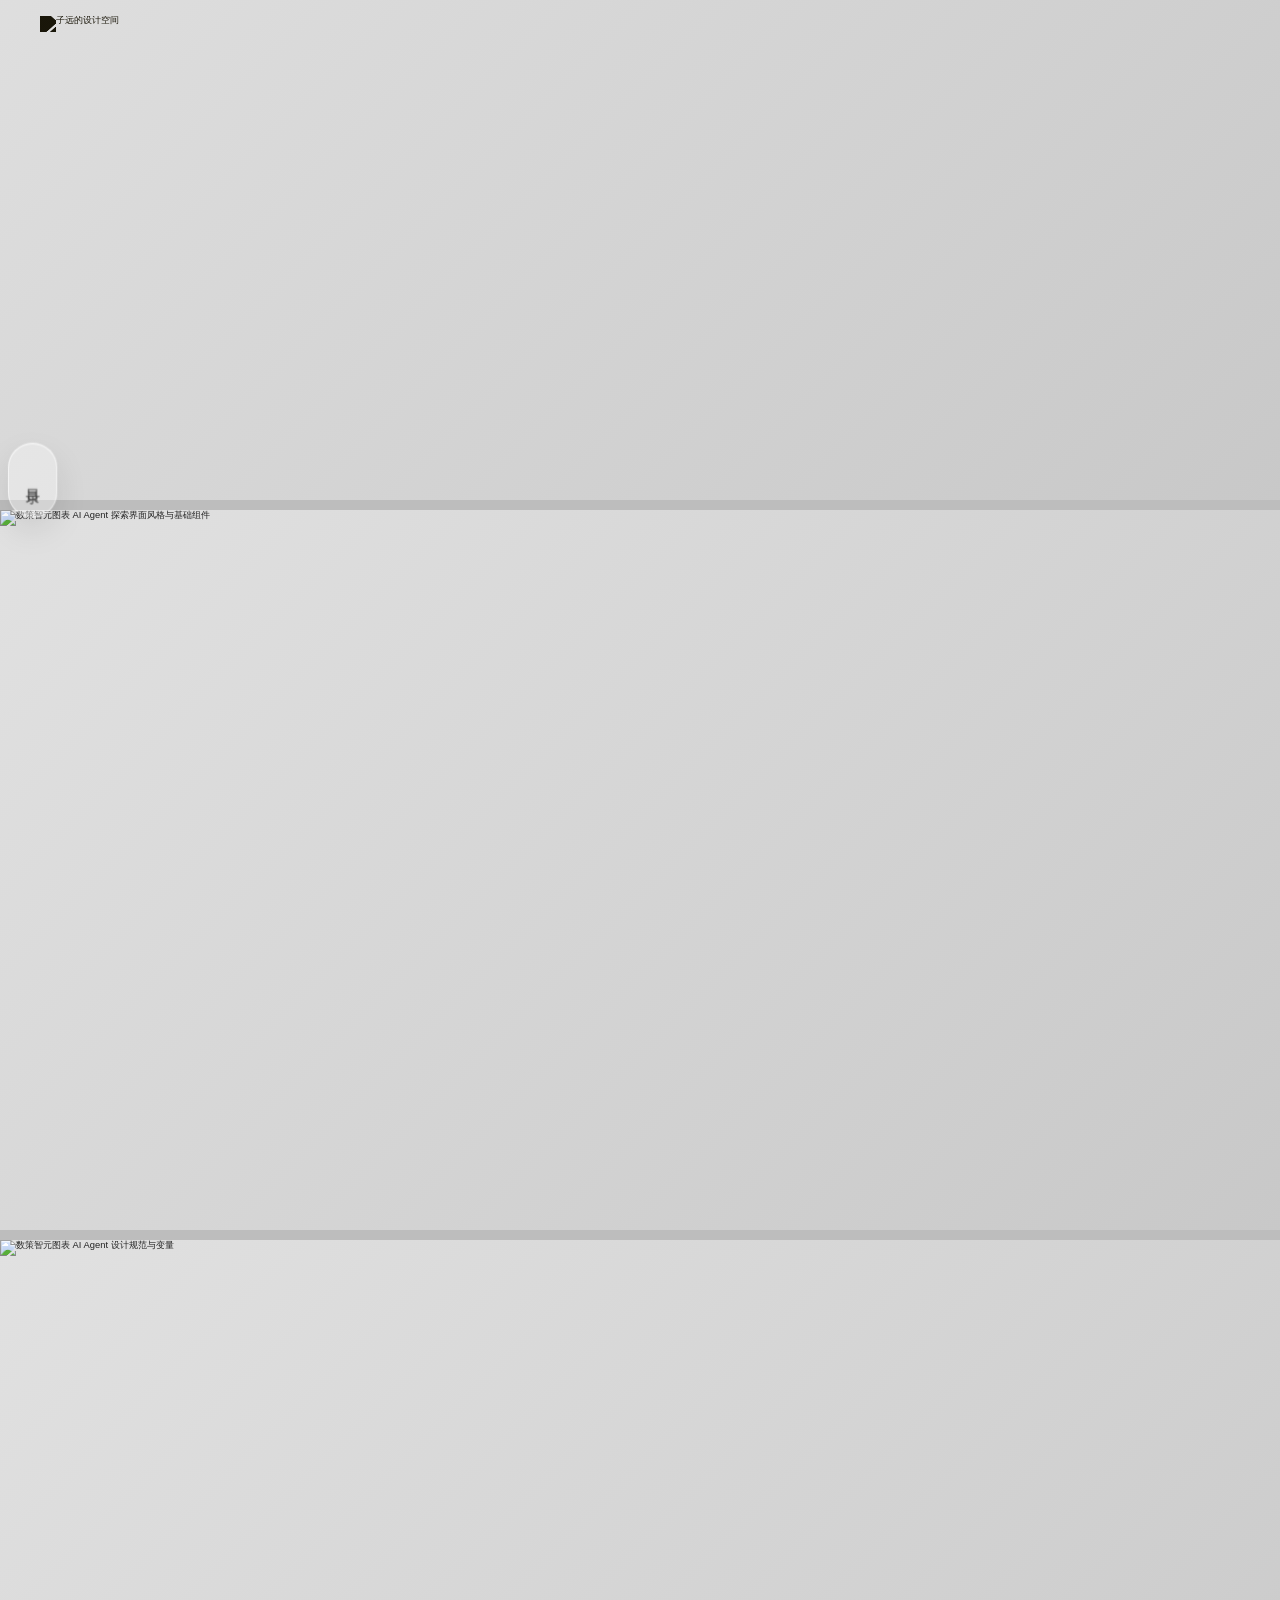
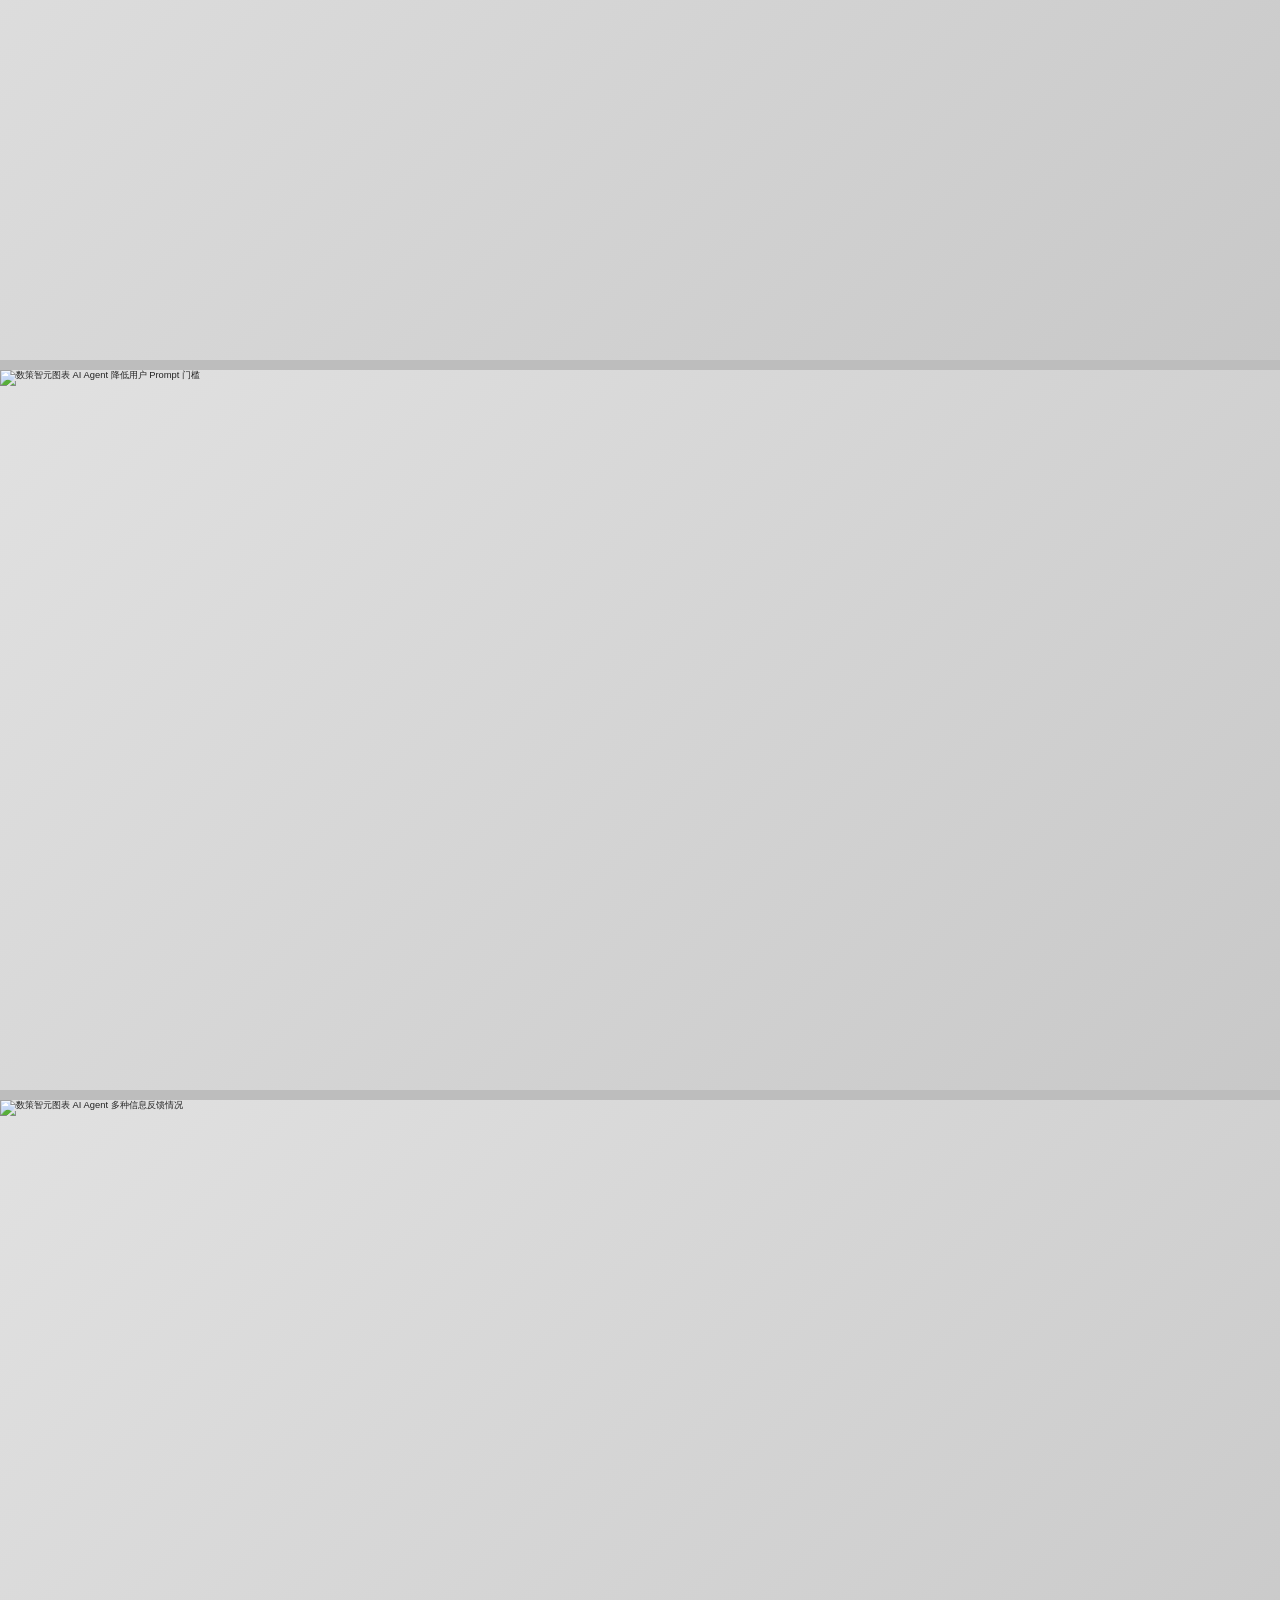
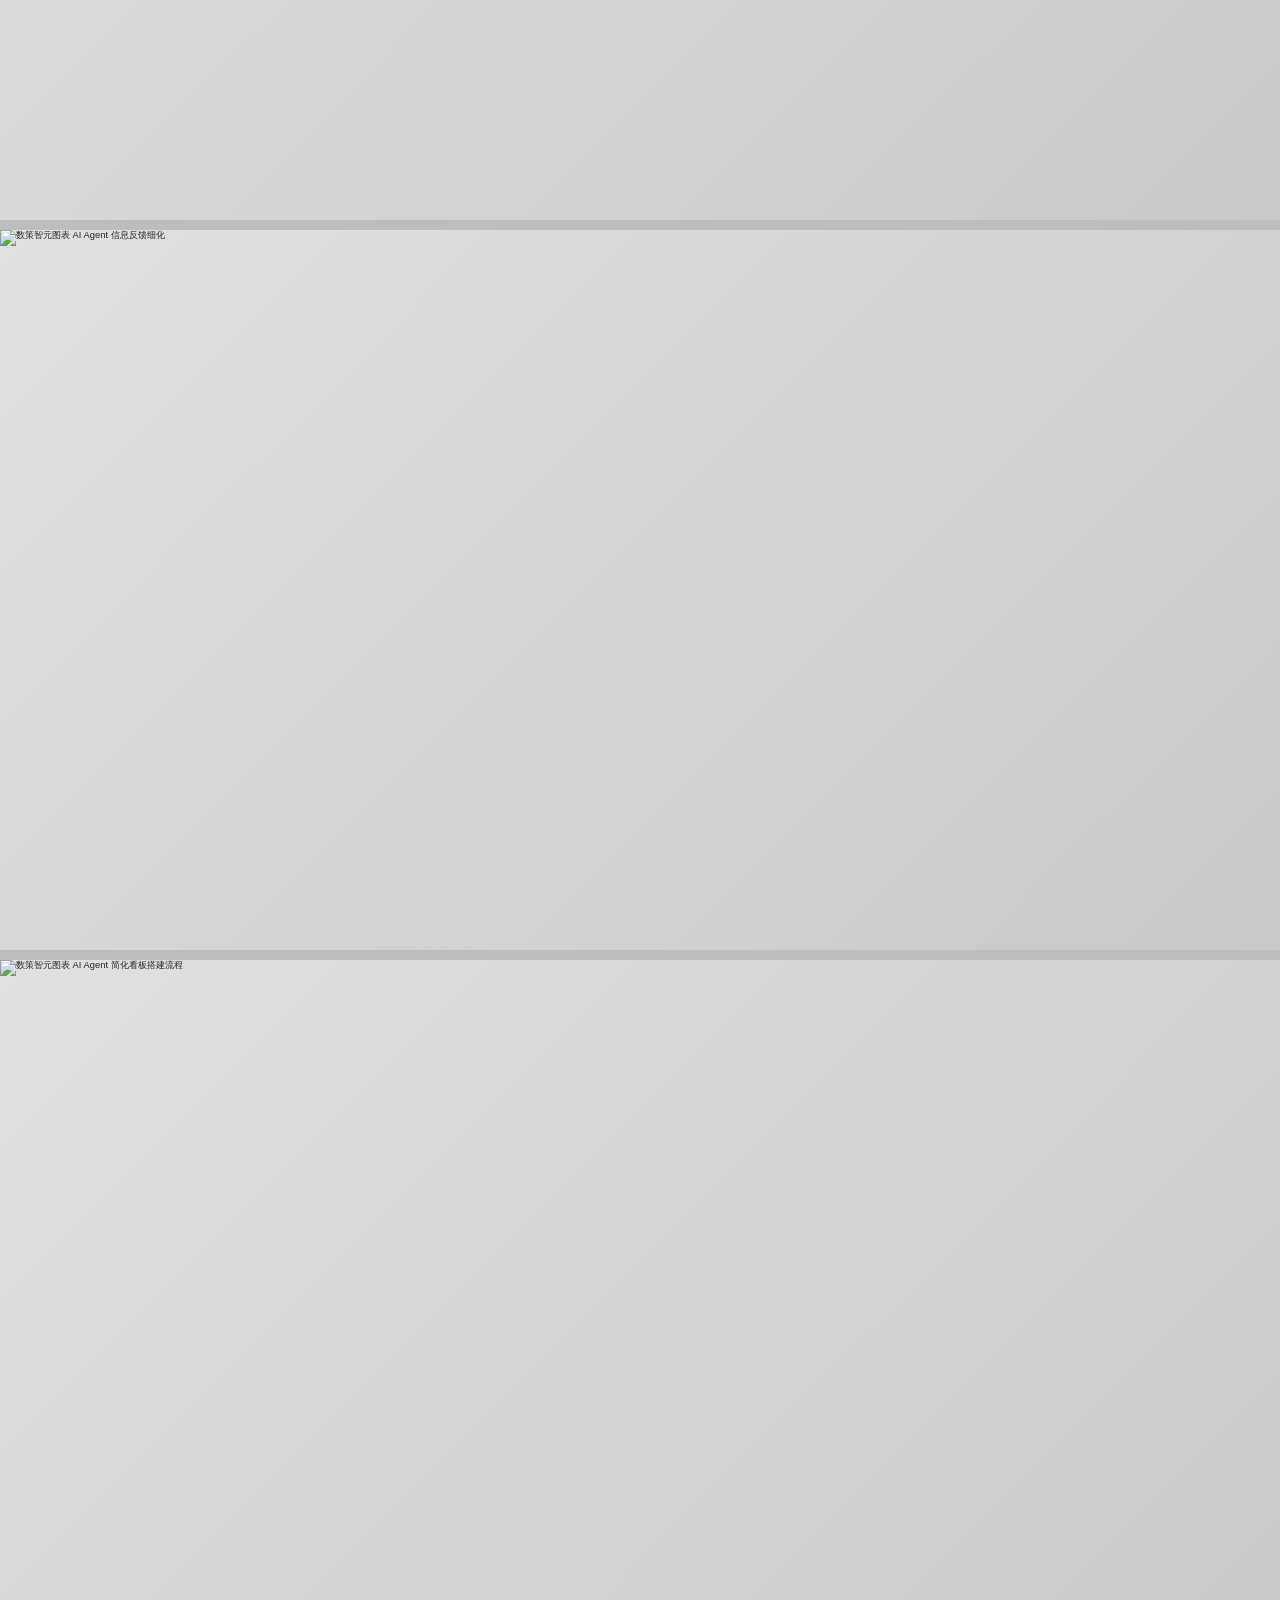
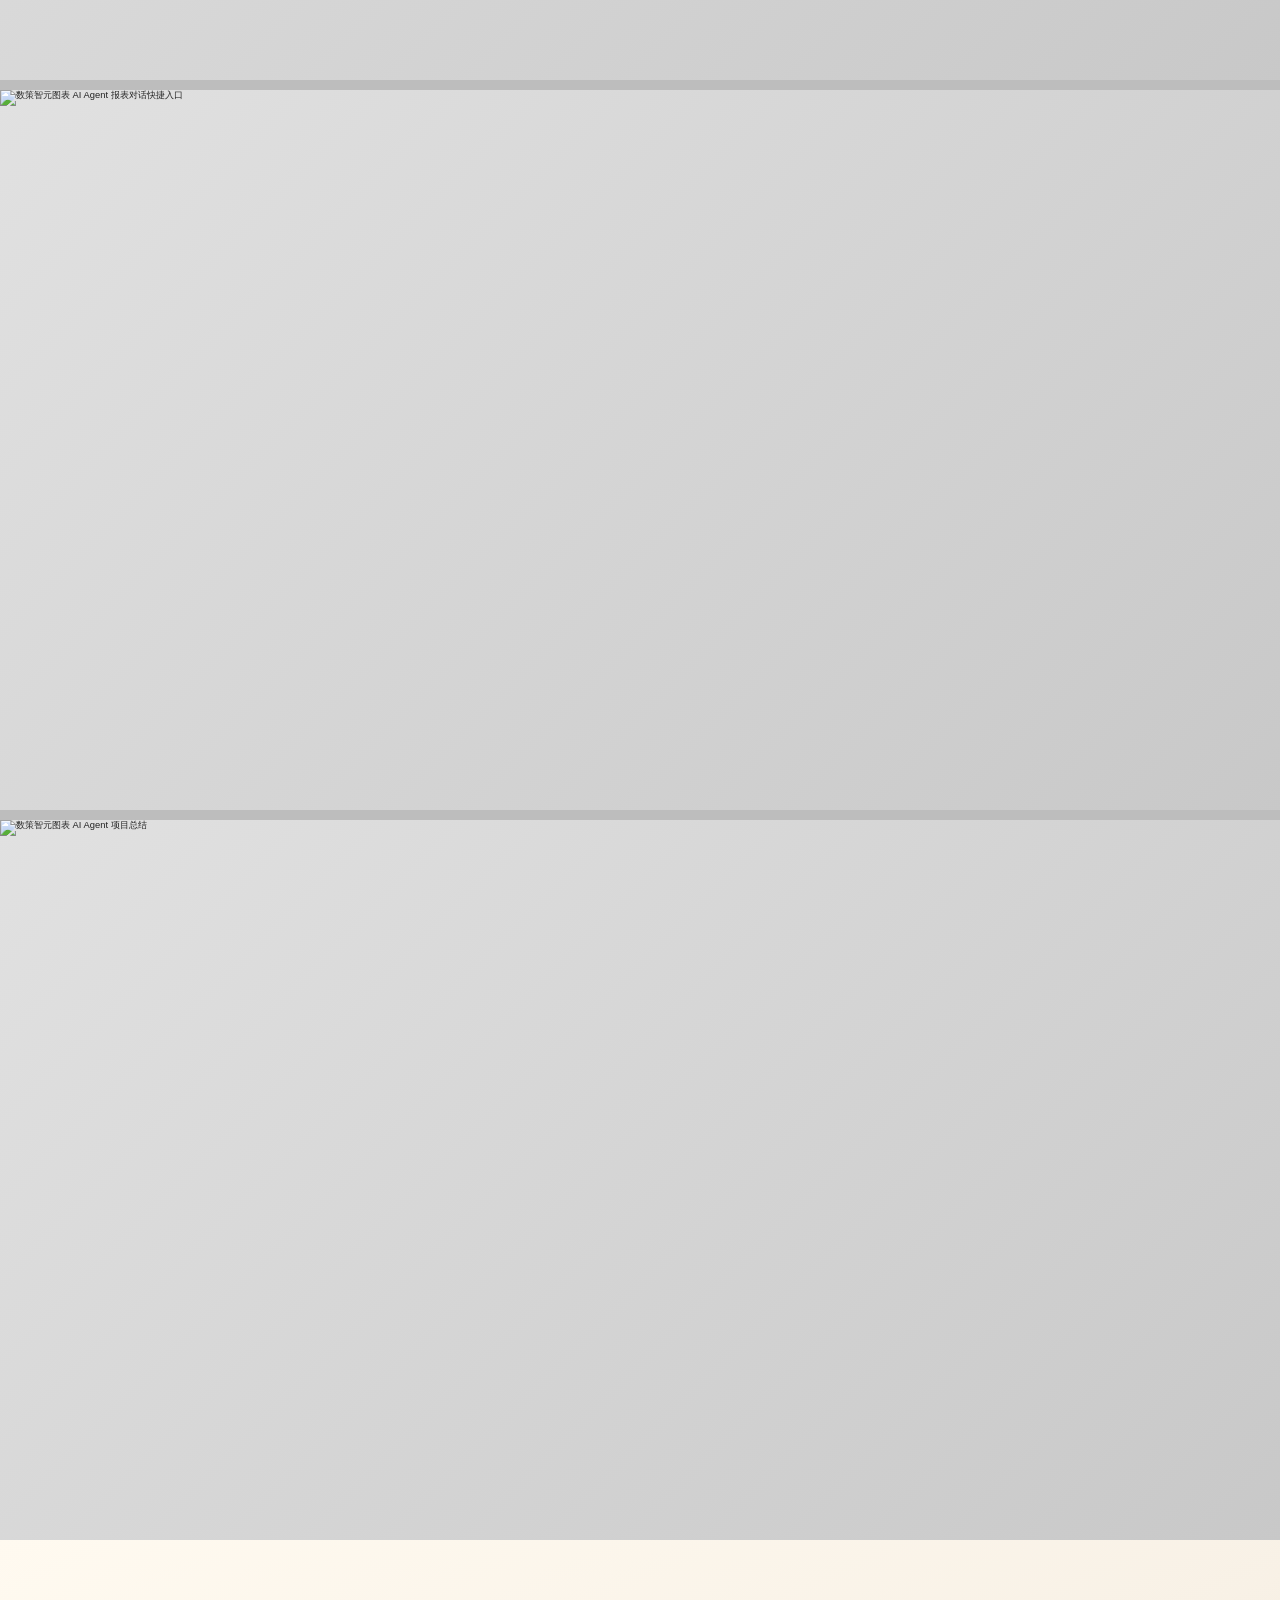
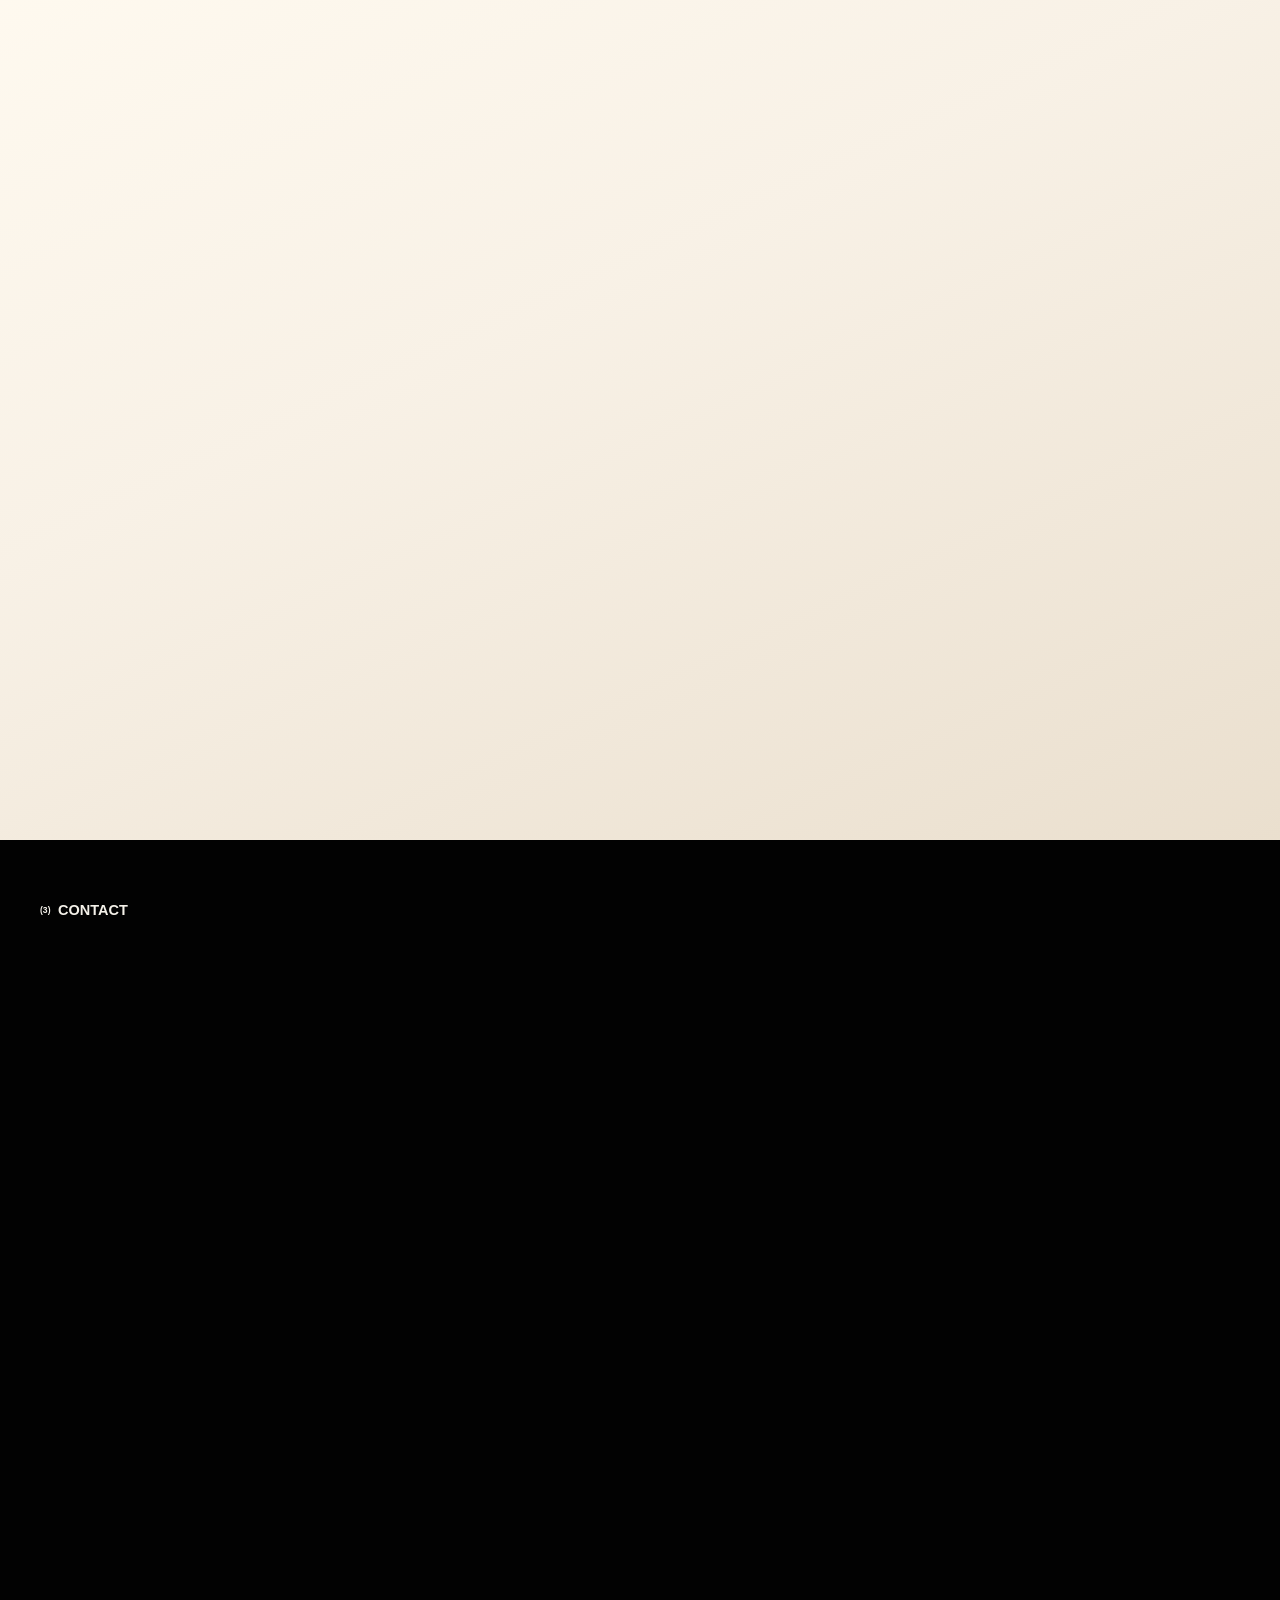
==== commit c86d0906: "Merge pull request #1 from usualdelfino/agent/deploy-latest-website Deploy latest portfolio website" ====
--- a/bi-agent.html
+++ b/bi-agent.html
@@ -15,14 +15,12 @@
     <style>
       html,
       body {
-        background: #dddddd;
+        background: #BDBDBD;
       }
     </style>
-    <script src="./page-transition.js?v=home-video-b-ready-20260702"></script>
-    <link rel="stylesheet" href="./page-transition.css?v=no-flash-route-ready-20260702" />
-    <link rel="stylesheet" href="./project-detail.css?v=anchor-glass-20260702" />
-    <link rel="stylesheet" href="./contact-footer.css?v=text-offset-20260701a" />
-    <link rel="stylesheet" href="./site-header.css?v=site-header-nav-line-20260701" />
+    <link rel="stylesheet" href="./project-detail.css?v=anchor-collapse-20260713" />
+    <link rel="stylesheet" href="./contact-footer.css?v=flare-scale-20260708" />
+    <link rel="stylesheet" href="./site-header.css?v=detail-nav-hidden-20260714" />
   </head>
   <body aria-live="polite" data-project="bi-agent">
     <div class="loader" aria-live="polite" aria-label="HELLO 欢迎来到">
@@ -105,24 +103,44 @@
             <div class="p-single-mv__background">
               <!-- 图片替换入口：data-image-slot="hero"，实际 src 由 script.js 的 IMAGE_SLOTS 统一注入。 -->
               <img
-                src="./assets/bi-agent/bi-agent-hero.jpg"
+                src="./assets/bi-agent/bi-agent-00.jpg"
                 data-image-slot="hero"
                 alt="数策智元图表 AI Agent 项目封面"
               />
             </div>
           </section>
 
-          <section class="p-single-detail" aria-labelledby="project-preface-title">
-            <h2 class="p-single-title" id="project-preface-title">写在最前</h2>
-            <p class="p-single-text">
-              数策智元源自友人外包合作项目。此前在帆软长期与数据报表打交道，同时对AI 产品设计也较为熟悉。<br />
-              因为项目时间紧，全程依托 AI 提升产出效率，用AI赋能设计工作流，希望对你有所启发。
-            </p>
-          </section>
-
-          <section class="p-single-scope" aria-labelledby="project-scope-title">
-            <h2 class="p-single-title" id="project-scope-title">负责内容</h2>
-            <p class="p-single-text">需求分析，视觉设计，界面设计，规范落地</p>
+          <section class="p-single-brief" aria-labelledby="project-preface-title">
+            <svg class="p-single-brief__decor p-single-brief__decor--planet" viewBox="0 0 1600 700" aria-hidden="true" focusable="false">
+              <ellipse cx="450" cy="260" rx="660" ry="190" transform="rotate(-16 450 260)" fill="none" stroke="currentColor" stroke-linecap="round" stroke-width="1.2" />
+              <circle cx="450" cy="260" r="24" fill="currentColor" />
+            </svg>
+            <svg class="p-single-brief__decor p-single-brief__decor--stars" viewBox="0 0 260 170" aria-hidden="true" focusable="false">
+              <path d="M74 5C81 58 92 69 145 76C92 83 81 94 74 147C67 94 56 83 3 76C56 69 67 58 74 5Z" fill="currentColor" />
+              <path d="M194 44C198 77 205 84 238 88C205 92 198 99 194 132C190 99 183 92 150 88C183 84 190 77 194 44Z" fill="currentColor" />
+            </svg>
+            <div class="p-single-brief__row p-single-detail">
+              <h2 class="p-single-title" id="project-preface-title">
+                <span>Preface</span>
+                写在最前
+              </h2>
+              <p class="p-single-text">
+                “数策智元源自友人外包合作项目。此前在帆软长期与数据报表打交道，同时对AI 产品设计也较为熟悉。因为项目时间紧，全程依托 AI 提升产出效率，用AI赋能设计工作流，希望对你有所启发。”
+              </p>
+            </div>
+
+            <div class="p-single-brief__row p-single-scope" aria-labelledby="project-scope-title">
+              <h2 class="p-single-title" id="project-scope-title">
+                <span>Scope</span>
+                负责内容
+              </h2>
+              <ul class="p-single-scope-list" aria-label="负责内容">
+                <li>需求分析</li>
+                <li>视觉设计</li>
+                <li>界面设计</li>
+                <li>规范落地</li>
+              </ul>
+            </div>
           </section>
 
           <section class="p-single-images" aria-label="Project images">
@@ -208,9 +226,9 @@
             </div>
           </section>
 
-          <!-- 底部 VIEW NEXT：保持参考站字母分离结构，并由 script.js 绑定同款滚动入场与鼠标跟随虚线方框残影。 -->
+          <!-- 底部 VIEW NEXT：保持参考站字母分离结构，并由 project-detail.js 绑定滚动入场与鼠标跟随星星。 -->
           <section class="p-single-next">
-            <a href="./open-bank.html" aria-label="View Next: 开放银行合作机构管理平台">
+            <a href="./gantt-review.html" aria-label="View Next: 数知鸟甘特图项目复盘">
               <span class="p-single-next__type" data-next-title="VIEW NEXT">VIEW NEXT</span>
             </a>
           </section>
@@ -222,6 +240,6 @@
 
     <script src="./site-header.js?v=visual-anchor-20260702"></script>
     <script src="./contact-footer.js?v=text-offset-20260701a"></script>
-    <script src="./project-detail.js?v=anchor-flash-20260702"></script>
+    <script src="./project-detail.js?v=anchor-exact-20260713"></script>
   </body>
 </html>
--- a/project-detail.css
+++ b/project-detail.css
@@ -99,7 +99,12 @@
 :root {
   --system-color: #222222;
   --system-white: #eeeeee;
-  --system-background-color: #dddddd;
+  --system-background-color: #BDBDBD;
+  --project-brief-background: #f8f1e6;
+  --project-brief-gradient: linear-gradient(155deg, #fffaf0 0%, #f8f1e6 42%, #eadfce 100%);
+  --project-brief-line: #e0d4ce;
+  --project-brief-title-offset: clamp(21px, 1.42vw, 26px);
+  --project-brief-decor-opacity: 0.05;
   --app-grid-col-gap: 10px;
   --app-grid-padding: 40px;
   --header-height: 60px;
@@ -172,8 +177,8 @@
   --anchor-link-fg: rgba(34, 34, 34, 0.72);
   --anchor-link-hover-bg: rgba(255, 255, 255, 0.42);
   --anchor-link-hover-fg: rgba(34, 34, 34, 0.92);
-  --anchor-active-bg: rgba(34, 34, 34, 0.9);
-  --anchor-active-fg: var(--system-white);
+  --anchor-active-bg: #F4E7D2;
+  --anchor-active-fg: rgba(34, 34, 34, 0.94);
   --anchor-motion-ease: cubic-bezier(0.16, 1, 0.3, 1);
   --anchor-fade-ease: cubic-bezier(0.22, 1, 0.36, 1);
   color: var(--anchor-fg);
@@ -187,22 +192,22 @@
   will-change: transform, opacity;
 }
 
-.c-anchor-nav.is-anchor-ready:not(.is-hidden-before-images):not(.is-hidden-on-contact) {
+.c-anchor-nav.is-anchor-ready:not(.is-hidden-before-images):not(.is-hidden-on-contact):not(.is-hidden-on-next) {
   opacity: 1;
 }
 
 .c-anchor-nav.is-on-dark {
-  --anchor-glass-fill: rgba(12, 18, 28, 0.46);
-  --anchor-glass-border: rgba(238, 238, 238, 0.54);
-  --anchor-glass-edge: rgba(255, 255, 255, 0.26);
-  --anchor-glass-sheen: rgba(255, 255, 255, 0.16);
-  --anchor-glass-depth: rgba(12, 18, 28, 0.18);
+  --anchor-glass-fill: rgba(34, 42, 55, 0.5);
+  --anchor-glass-border: rgba(248, 241, 230, 0.5);
+  --anchor-glass-edge: rgba(255, 255, 255, 0.3);
+  --anchor-glass-sheen: rgba(255, 255, 255, 0.2);
+  --anchor-glass-depth: rgba(12, 18, 28, 0.2);
   --anchor-fg: rgba(238, 238, 238, 0.94);
   --anchor-rail-fg: rgba(238, 238, 238, 0.86);
   --anchor-link-fg: rgba(238, 238, 238, 0.78);
   --anchor-link-hover-bg: rgba(255, 255, 255, 0.18);
   --anchor-link-hover-fg: rgba(255, 255, 255, 0.96);
-  --anchor-active-bg: rgba(238, 238, 238, 0.92);
+  --anchor-active-bg: #F4E7D2;
   --anchor-active-fg: rgba(34, 34, 34, 0.94);
 }
 
@@ -212,7 +217,8 @@
 }
 
 .c-anchor-nav.is-hidden-before-images,
-.c-anchor-nav.is-hidden-on-contact {
+.c-anchor-nav.is-hidden-on-contact,
+.c-anchor-nav.is-hidden-on-next {
   opacity: 0;
   pointer-events: none;
 }
@@ -249,6 +255,27 @@
 
 .c-anchor-nav:hover .c-anchor-nav__panel,
 .c-anchor-nav:focus-within .c-anchor-nav__panel {
+  --anchor-glass-fill: rgba(248, 241, 230, 0.28);
+  --anchor-glass-border: rgba(248, 241, 230, 0.68);
+  --anchor-glass-blur: 28px;
+  --anchor-fg: rgba(34, 34, 34, 0.92);
+  --anchor-link-fg: rgba(34, 34, 34, 0.72);
+  --anchor-link-hover-bg: rgba(255, 255, 255, 0.52);
+  --anchor-link-hover-fg: rgba(34, 34, 34, 0.96);
+  --anchor-active-bg: #F4E7D2;
+  --anchor-active-fg: rgba(34, 34, 34, 0.96);
+  background-color: var(--anchor-glass-fill);
+  box-shadow:
+    0 20px 54px rgba(0, 0, 0, 0.2),
+    inset 0 1px 0 rgba(255, 255, 255, 0.42),
+    inset 0 0 0 1px rgba(255, 255, 255, 0.18);
+  backdrop-filter: blur(var(--anchor-glass-blur)) saturate(1.62);
+  -webkit-backdrop-filter: blur(var(--anchor-glass-blur)) saturate(1.62);
+  transition:
+    opacity 0.42s var(--anchor-fade-ease),
+    transform 0.58s var(--anchor-motion-ease),
+    border-color 0.42s var(--anchor-fade-ease),
+    box-shadow 0.42s var(--anchor-fade-ease);
   pointer-events: auto;
 }
 
@@ -266,7 +293,7 @@
   content: "";
   position: absolute;
   inset: 0;
-  z-index: 0;
+  z-index: 1;
   background:
     radial-gradient(circle at 18% 0%, rgba(255, 255, 255, 0.36), transparent 36%),
     linear-gradient(115deg, rgba(255, 255, 255, 0.24), rgba(255, 255, 255, 0.04) 44%, rgba(255, 255, 255, 0.14));
@@ -278,9 +305,30 @@
     transform 0.7s var(--anchor-motion-ease);
 }
 
+.c-anchor-nav__panel::after {
+  content: "";
+  position: absolute;
+  inset: 0;
+  z-index: 0;
+  background: rgba(248, 241, 230, 0.28);
+  opacity: 1;
+  backdrop-filter: blur(28px) saturate(1.35);
+  -webkit-backdrop-filter: blur(28px) saturate(1.35);
+  pointer-events: none;
+  transition:
+    opacity 0.44s var(--anchor-fade-ease),
+    backdrop-filter 0.44s var(--anchor-fade-ease);
+}
+
 .c-anchor-nav:not(:hover):not(:focus-within) .c-anchor-nav__panel::before {
   opacity: 0;
   transform: translateX(-18px);
+}
+
+.c-anchor-nav:not(:hover):not(:focus-within) .c-anchor-nav__panel::after {
+  opacity: 0;
+  backdrop-filter: none;
+  -webkit-backdrop-filter: none;
 }
 
 .c-anchor-nav__rail {
@@ -318,15 +366,46 @@
 }
 
 .c-anchor-nav__rail span {
+  position: absolute;
+  top: 50%;
+  left: 50%;
   display: block;
   font-size: 14px;
   font-weight: 650;
-  letter-spacing: 0.38em;
-  line-height: 2.2;
+  letter-spacing: 0.2em;
+  line-height: 1;
+  margin-inline-end: -0.2em;
   text-transform: uppercase;
   writing-mode: vertical-rl;
   text-orientation: upright;
-  transform: none;
+  transform: translate(-50%, -50%);
+}
+
+/* After selecting an anchor, close the panel even while the pointer still
+   overlaps its previous footprint. Pointer leave unlocks the next hover. */
+.c-anchor-nav.is-collapsing {
+  transform: translate3d(calc(-100% + 50px), -50%, 0) scale(0.985);
+}
+
+.c-anchor-nav.is-collapsing .c-anchor-nav__rail {
+  opacity: 1;
+  transform: translateY(-50%) scale(1);
+}
+
+.c-anchor-nav.is-collapsing .c-anchor-nav__panel {
+  border-color: transparent;
+  background: transparent;
+  box-shadow: none;
+  backdrop-filter: none;
+  -webkit-backdrop-filter: none;
+  opacity: 0;
+  transform: translateX(-10px) scaleX(0.96);
+  pointer-events: none;
+}
+
+.c-anchor-nav.is-collapsing .c-anchor-nav__panel::before,
+.c-anchor-nav.is-collapsing .c-anchor-nav__panel::after {
+  opacity: 0;
 }
 
 .c-anchor-nav__list {
@@ -348,7 +427,7 @@
 
 .c-anchor-nav__list {
   position: relative;
-  z-index: 1;
+  z-index: 2;
   display: flex;
   flex-direction: column;
   gap: 4px;
@@ -420,7 +499,7 @@
   box-shadow:
     inset 0 0 0 1px rgba(255, 255, 255, 0.62),
     0 6px 18px rgba(0, 0, 0, 0.08);
-  transform: translateX(2px);
+  transform: none;
 }
 
 .c-anchor-nav__list a.is-active {
@@ -428,6 +507,9 @@
   color: var(--anchor-active-fg);
   box-shadow: none;
   transform: translateX(0);
+  transition:
+    color 0.32s ease,
+    transform 0.32s ease;
 }
 
 .c-anchor-nav__list a.is-active:hover,
@@ -608,7 +690,7 @@
 
 body.is-ready .loader__char {
   animation: loader-copy-in 1.15s cubic-bezier(0.76, 0, 0.24, 1) both;
-  animation-delay: calc(0.66s + var(--loader-char-delay));
+  animation-delay: calc(0.08s + var(--loader-char-delay));
 }
 
 body.is-text-drift .loader__char {
@@ -865,7 +947,7 @@
   position: relative;
   aspect-ratio: 16 / 9;
   height: auto;
-  margin-bottom: 12rem;
+  margin-bottom: 0;
   overflow: hidden;
 }
 
@@ -908,42 +990,134 @@
   transform: translate3d(0, var(--single-mv-y, 0px), 0) scale(1);
 }
 
+.p-single-brief {
+  position: relative;
+  isolation: isolate;
+  width: 100%;
+  max-width: none;
+  margin: 0 auto;
+  padding-block: clamp(44px, 4.95vw, 86px);
+  padding-inline: clamp(40px, 5.2vw, 100px);
+  overflow: hidden;
+  background:
+    var(--project-brief-gradient),
+    var(--project-brief-background);
+}
+
+.p-single-brief__decor {
+  position: absolute;
+  z-index: 0;
+  height: auto;
+  color: var(--system-color);
+  opacity: var(--project-brief-decor-opacity);
+  pointer-events: none;
+}
+
+.p-single-brief__decor--planet {
+  top: clamp(18px, 3.2vw, 54px);
+  left: clamp(-260px, -12vw, -150px);
+  width: clamp(920px, 72vw, 1380px);
+}
+
+.p-single-brief__decor--stars {
+  top: clamp(4px, 1.2vw, 22px);
+  right: clamp(210px, 20vw, 390px);
+  width: clamp(102px, 8.4vw, 156px);
+}
+
+.p-single-brief__decor path,
+.p-single-brief__decor circle,
+.p-single-brief__decor ellipse {
+  vector-effect: non-scaling-stroke;
+}
+
+.p-single-brief__row {
+  position: relative;
+  z-index: 1;
+  display: grid;
+  grid-template-columns: minmax(180px, 0.31fr) minmax(0, 1fr);
+  gap: clamp(34px, 6vw, 96px);
+  align-items: start;
+  width: 100%;
+  max-width: 1720px;
+  margin-inline: auto;
+}
+
+.p-single-brief__row + .p-single-brief__row {
+  margin-top: clamp(30px, 3.4vw, 58px);
+  padding-top: 0;
+}
+
 .p-single-title {
-  margin-bottom: 24px;
-  font-size: 2rem;
-  font-weight: 600;
+  margin: 0;
+  font-size: clamp(26px, 2vw, 40px);
+  font-weight: 700;
+  line-height: 1.2;
+  letter-spacing: 0;
+}
+
+.p-single-title span {
+  display: block;
+  margin-bottom: 0.72em;
+  color: rgba(32, 32, 32, 0.62);
+  font-family:
+    "Cera Pro", "Helvetica Neue", Arial, "PingFang SC", "Microsoft YaHei",
+    sans-serif;
+  font-size: clamp(12px, 0.82vw, 15px);
+  font-weight: 900;
+  letter-spacing: 0.14em;
+  line-height: 1;
+  text-transform: uppercase;
 }
 
 .p-single-text {
-  font-size: 3.2rem;
-  line-height: 1.5;
-  word-break: break-all;
-}
-
-.p-single-detail,
-.p-single-scope {
-  width: calc(100% - 80px);
-  margin: auto;
-  border-bottom: 1px var(--system-color) dotted;
-  padding-block: 50px;
-}
-
-body[data-project="open-bank"] .p-single-title,
-body[data-project="bi-agent"] .p-single-title {
-  font-size: 1.6rem;
-}
-
-body[data-project="open-bank"] .p-single-text,
-body[data-project="bi-agent"] .p-single-text {
-  font-size: 2.1rem;
-  line-height: 1.5;
+  margin: 0;
+  max-width: 1120px;
+  padding-top: var(--project-brief-title-offset);
+  font-size: clamp(24px, 1.6vw, 34px);
+  font-weight: 700;
+  line-height: 1.62;
+  letter-spacing: 0;
+  word-break: normal;
+  overflow-wrap: anywhere;
+}
+
+.p-single-scope-list {
+  display: flex;
+  flex-wrap: wrap;
+  gap: 10px clamp(16px, 1.7vw, 28px);
+  margin: 0;
+  border-top: 1px solid var(--project-brief-line);
+  padding: 0;
+  padding-top: calc(clamp(28px, 3.2vw, 52px) + var(--project-brief-title-offset));
+  color: rgba(32, 32, 32, 0.78);
+  font-size: clamp(17px, 1.2vw, 24px);
+  font-weight: 700;
+  line-height: 1.45;
+  list-style: none;
+}
+
+.p-single-scope .p-single-title {
+  padding-top: clamp(28px, 3.2vw, 52px);
+}
+
+.p-single-scope-list li {
+  display: inline-flex;
+  align-items: center;
+  gap: clamp(14px, 1.45vw, 24px);
+}
+
+.p-single-scope-list li:not(:last-child)::after {
+  content: "/";
+  color: rgba(32, 32, 32, 0.28);
+  font-weight: 700;
 }
 
 .p-single-images {
   display: flex;
   flex-direction: column;
   gap: 10px;
-  margin-top: 70px;
+  margin-top: 10px;
 }
 
 .p-single-images__item {
@@ -973,6 +1147,7 @@
 
 .p-single-next {
   position: relative;
+  isolation: isolate;
   display: flex;
   align-items: center;
   justify-content: center;
@@ -981,9 +1156,20 @@
   overflow: hidden;
 }
 
+.p-single-next::before {
+  content: "";
+  position: absolute;
+  inset: 0;
+  z-index: 0;
+  background:
+    var(--project-brief-gradient),
+    var(--project-brief-background);
+  pointer-events: none;
+}
+
 .p-single-next a {
   position: relative;
-  z-index: 1;
+  z-index: 2;
   display: block;
   height: fit-content;
   overflow: hidden;
@@ -1029,17 +1215,30 @@
   animation-delay: calc(0.06s + var(--i) * 0.045s);
 }
 
-.p-single-next .mouse-point {
-  position: absolute;
-  top: -7rem;
-  left: -3rem;
-  z-index: 0;
-  width: 7rem;
-  height: 7rem;
-  border: 2px #2b2b2b dotted;
+.p-single-next .mouse-star {
+  position: absolute;
+  top: 0;
+  left: 0;
+  z-index: 1;
+  width: clamp(34px, 3.6vw, 58px);
+  aspect-ratio: 1;
+  color: rgba(32, 32, 32, 0.92);
   overflow: hidden;
   pointer-events: none;
   transform-origin: center;
+  will-change: transform, opacity, filter;
+}
+
+.p-single-next .mouse-star svg {
+  display: block;
+  width: 100%;
+  height: 100%;
+  overflow: visible;
+  filter: drop-shadow(0 0 12px rgba(32, 32, 32, 0.12));
+}
+
+.mouse-star__spark {
+  fill: currentColor;
 }
 
 .l-footer {
@@ -1131,27 +1330,62 @@
   }
 
   .p-single-mv {
-    margin-bottom: 6rem;
+    margin-bottom: 0;
+  }
+
+  .p-single-brief {
+    width: 100%;
+    padding-block: 4.2rem;
+    padding-inline: 20px;
+  }
+
+  .p-single-brief__decor--planet {
+    top: 4.8rem;
+    left: -18rem;
+    width: 72rem;
+  }
+
+  .p-single-brief__decor--stars {
+    top: 5.2rem;
+    right: 2.4rem;
+    width: 16rem;
+  }
+
+  .p-single-brief__row {
+    grid-template-columns: 1fr;
+    gap: 2.2rem;
+  }
+
+  .p-single-brief__row + .p-single-brief__row {
+    margin-top: 2.8rem;
+    padding-top: 2.6rem;
   }
 
   .p-single-title {
-    margin-bottom: 1.4rem;
-    font-size: 1.8rem;
+    font-size: 2.4rem;
+  }
+
+  .p-single-title span {
+    margin-bottom: 0.8rem;
+    font-size: 1.1rem;
   }
 
   .p-single-text {
-    font-size: 1.6rem;
-  }
-
-  body[data-project="open-bank"] .p-single-text,
-  body[data-project="bi-agent"] .p-single-text {
-    font-size: 1.6rem;
-  }
-
-  .p-single-detail,
-  .p-single-scope {
-    width: calc(100% - 40px);
-    padding-block: 3rem;
+    padding-top: 0;
+    font-size: clamp(24px, 1.6vw, 34px);
+    line-height: 1.58;
+    word-break: break-all;
+  }
+
+  .p-single-scope-list {
+    display: grid;
+    gap: 1.2rem;
+    padding-top: 2.2rem;
+    font-size: clamp(17px, 1.2vw, 24px);
+  }
+
+  .p-single-scope-list li::after {
+    display: none;
   }
 
   .p-single-images__item {
@@ -1266,7 +1500,7 @@
     animation-name: loader-copy-in !important;
     animation-duration: 1.15s !important;
     animation-timing-function: cubic-bezier(0.76, 0, 0.24, 1) !important;
-    animation-delay: calc(0.66s + var(--loader-char-delay)) !important;
+    animation-delay: calc(0.08s + var(--loader-char-delay)) !important;
     animation-iteration-count: 1 !important;
     animation-direction: normal !important;
     animation-fill-mode: both !important;
--- a/site-header.css
+++ b/site-header.css
@@ -17,18 +17,20 @@
 .site-header {
   --site-header-logo-width: clamp(139px, 13.5vw, 204px);
   --site-header-logo-height: 35px;
-  --site-header-nav-gap: 4px;
-  --site-header-nav-size: clamp(14px, 1.5vw, 20px);
+  --site-header-nav-gap: clamp(22px, 2.25vw, 42px);
+  --site-header-nav-size: clamp(12px, 1vw, 20px);
+  --site-header-spark-bleed: clamp(20px, 1.8vw, 34px);
   position: fixed;
   top: 16px;
   left: 0;
   z-index: 100;
   display: grid;
   grid-template-columns: repeat(12, 1fr);
+  align-items: center;
   gap: var(--grid-gap, var(--app-grid-col-gap, 10px));
   width: 100%;
   padding: 0 var(--page-pad, var(--app-grid-padding, 40px));
-  color: #fff;
+  color: #f7edde;
   font-family:
     "Cera Pro", "Helvetica Neue", Arial, "PingFang SC", "Microsoft YaHei",
     sans-serif;
@@ -37,7 +39,8 @@
 
 .site-header__logo {
   grid-column: 1 / span 3;
-  display: block;
+  display: inline-flex;
+  align-items: center;
   width: fit-content;
   line-height: 1;
 }
@@ -47,6 +50,15 @@
   height: auto;
   max-height: var(--site-header-logo-height);
   object-fit: contain;
+  filter:
+    brightness(0)
+    saturate(100%)
+    invert(95%)
+    sepia(10%)
+    saturate(421%)
+    hue-rotate(327deg)
+    brightness(104%)
+    contrast(94%);
 }
 
 .site-header__nav {
@@ -56,11 +68,16 @@
   grid-column: 8 / span 5;
   position: relative;
   display: flex;
+  align-items: center;
   justify-content: flex-end;
   gap: var(--site-header-nav-gap);
   font-size: var(--site-header-nav-size);
   font-weight: 650;
   line-height: 1;
+}
+
+body[data-project] .site-header__nav {
+  display: none;
 }
 
 .site-header a {
@@ -69,33 +86,91 @@
   text-decoration: none;
 }
 
-.site-header__link {
+.site-header .site-header__link {
   z-index: 1;
+  color: rgba(247, 237, 222, 0.56);
+  transition: color 0.2s ease;
+}
+
+.site-header .site-header__link:hover,
+.site-header .site-header__link:focus-visible,
+.site-header .site-header__link.is-active {
+  color: #f7edde;
 }
 
 .site-header__nav-line {
   position: absolute;
-  top: calc(1em + 2px);
+  top: calc(1em + 5px);
   left: 0;
   z-index: 0;
-  width: var(--site-header-line-width);
-  height: 1px;
-  background: currentColor;
+  width: calc(var(--site-header-line-width) + var(--site-header-spark-bleed));
+  height: 18px;
   opacity: var(--site-header-line-opacity);
   pointer-events: none;
-  transform: translate3d(var(--site-header-line-x), 0, 0);
+  transform: translate3d(
+    calc(var(--site-header-line-x) - (var(--site-header-spark-bleed) / 2)),
+    0,
+    0
+  );
   transition:
-    opacity 0.16s ease,
-    transform 0.36s ease,
+    opacity 0.2s ease,
+    transform 0.36s cubic-bezier(0.22, 1, 0.36, 1),
     width 0.36s ease;
+}
+
+.site-header__nav-line::before,
+.site-header__nav-line::after {
+  content: "";
+  position: absolute;
+  pointer-events: none;
+}
+
+.site-header__nav-line::before {
+  left: 0;
+  right: 0;
+  top: 50%;
+  height: 1px;
+  background:
+    linear-gradient(
+      90deg,
+      transparent 0%,
+      rgba(255, 189, 119, 0.24) 24%,
+      rgba(255, 244, 223, 0.95) 50%,
+      rgba(255, 189, 119, 0.28) 76%,
+      transparent 100%
+    );
+  box-shadow:
+    0 0 8px rgba(255, 224, 183, 0.72),
+    0 0 24px rgba(255, 156, 79, 0.42);
+  transform: translateY(-50%);
+}
+
+.site-header__nav-line::after {
+  left: 50%;
+  top: 50%;
+  width: 10px;
+  height: 10px;
+  border-radius: 999px;
+  background:
+    radial-gradient(
+      circle,
+      #fff4df 0 18%,
+      rgba(255, 244, 223, 0.62) 31%,
+      transparent 70%
+    );
+  box-shadow:
+    0 0 8px rgba(255, 244, 223, 0.86),
+    0 0 18px rgba(255, 189, 119, 0.56);
+  transform: translate(-50%, -50%);
 }
 
 @media (max-width: 900px) {
   .site-header {
     --site-header-logo-width: clamp(115px, 33vw, 134px);
     --site-header-logo-height: 26px;
-    --site-header-nav-gap: 3px;
-    --site-header-nav-size: 13px;
+    --site-header-nav-gap: clamp(14px, 3.75vw, 26px);
+    --site-header-nav-size: clamp(12px, 1vw, 20px);
+    --site-header-spark-bleed: 18px;
     grid-template-columns: auto 1fr;
     column-gap: 1rem;
   }
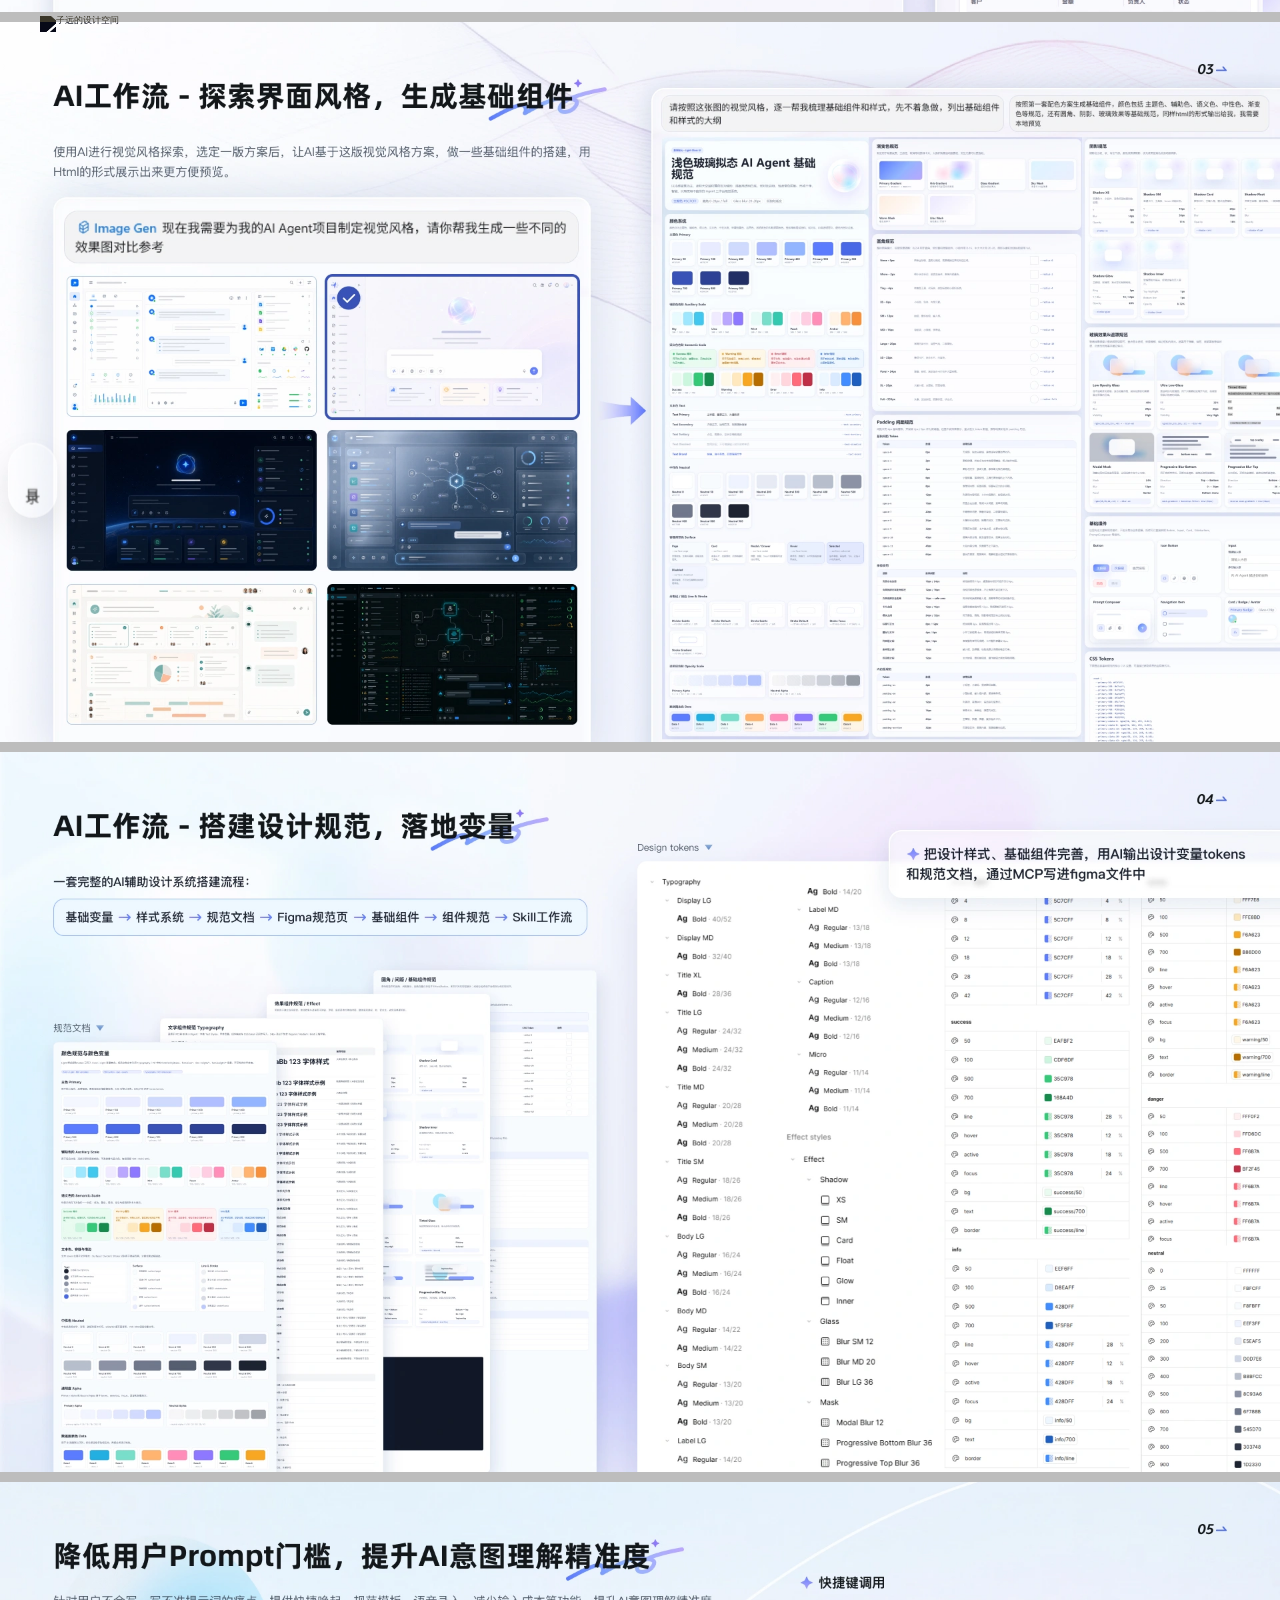
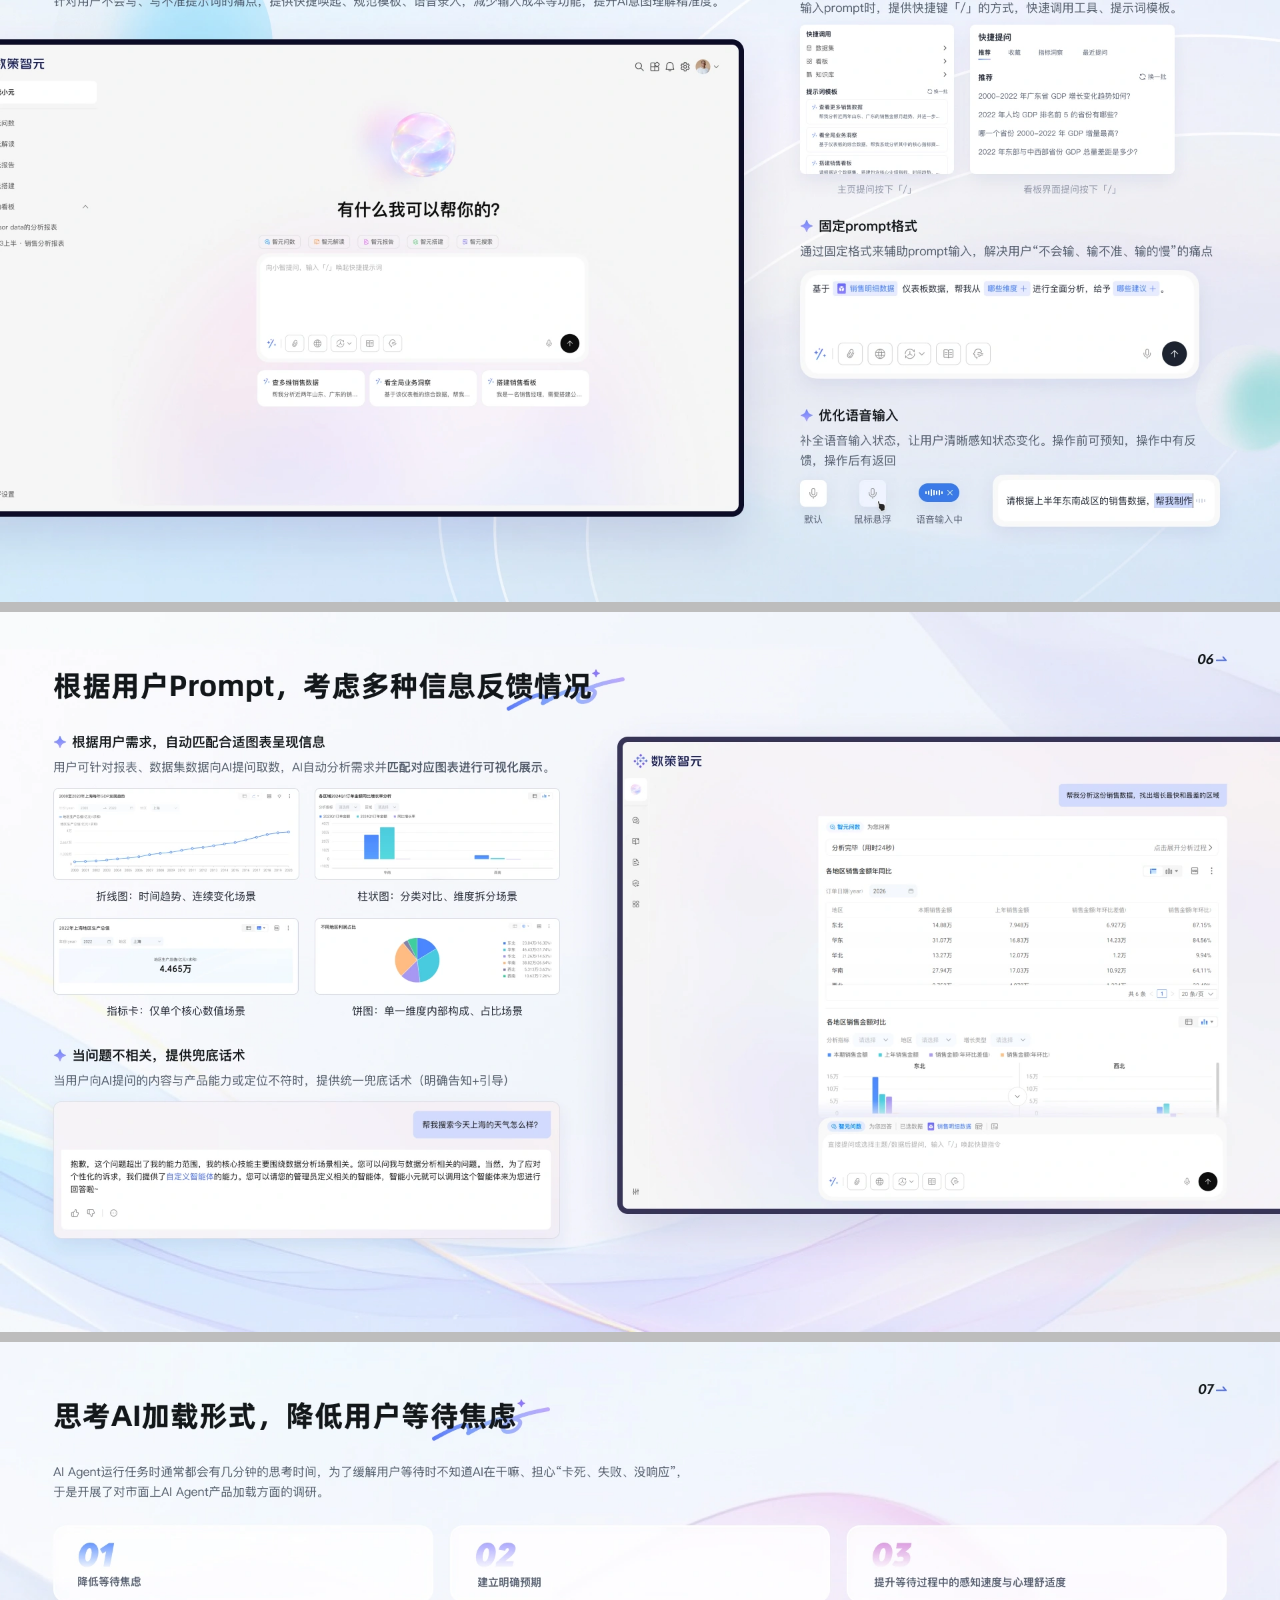
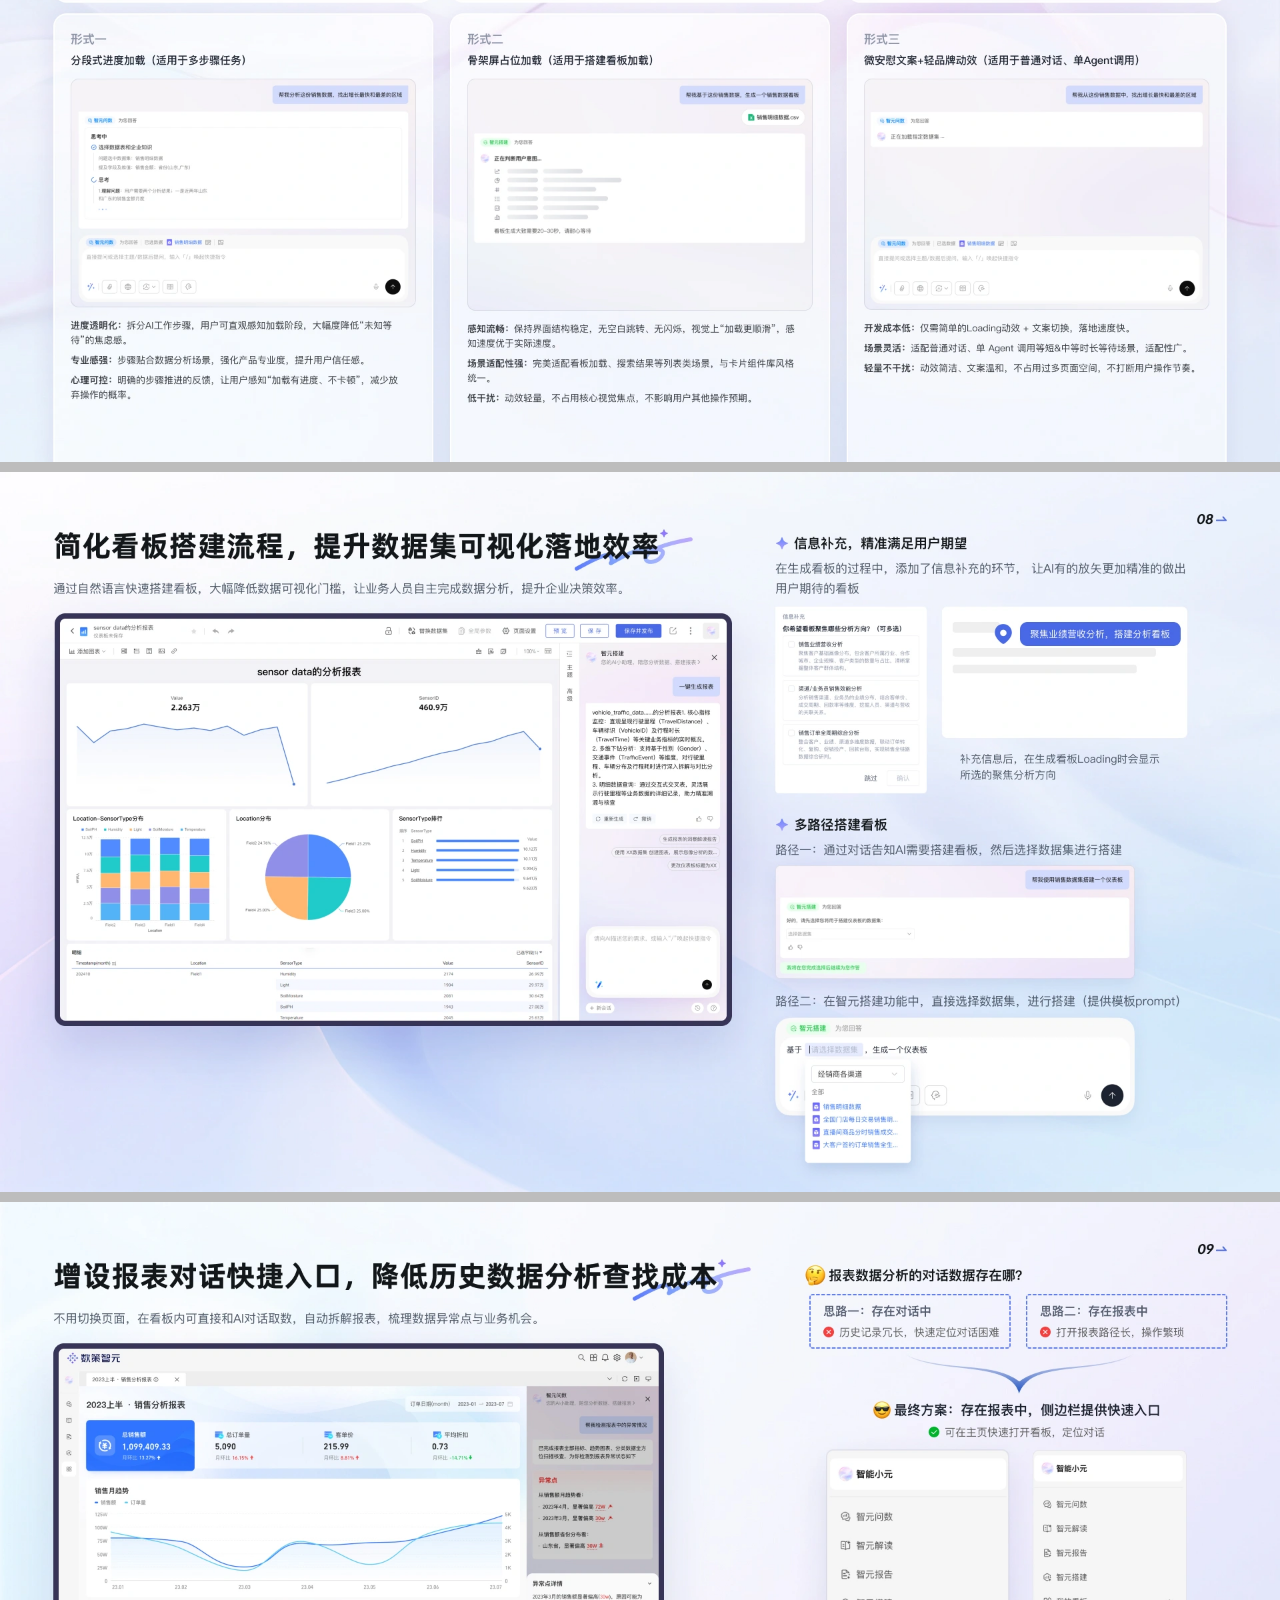
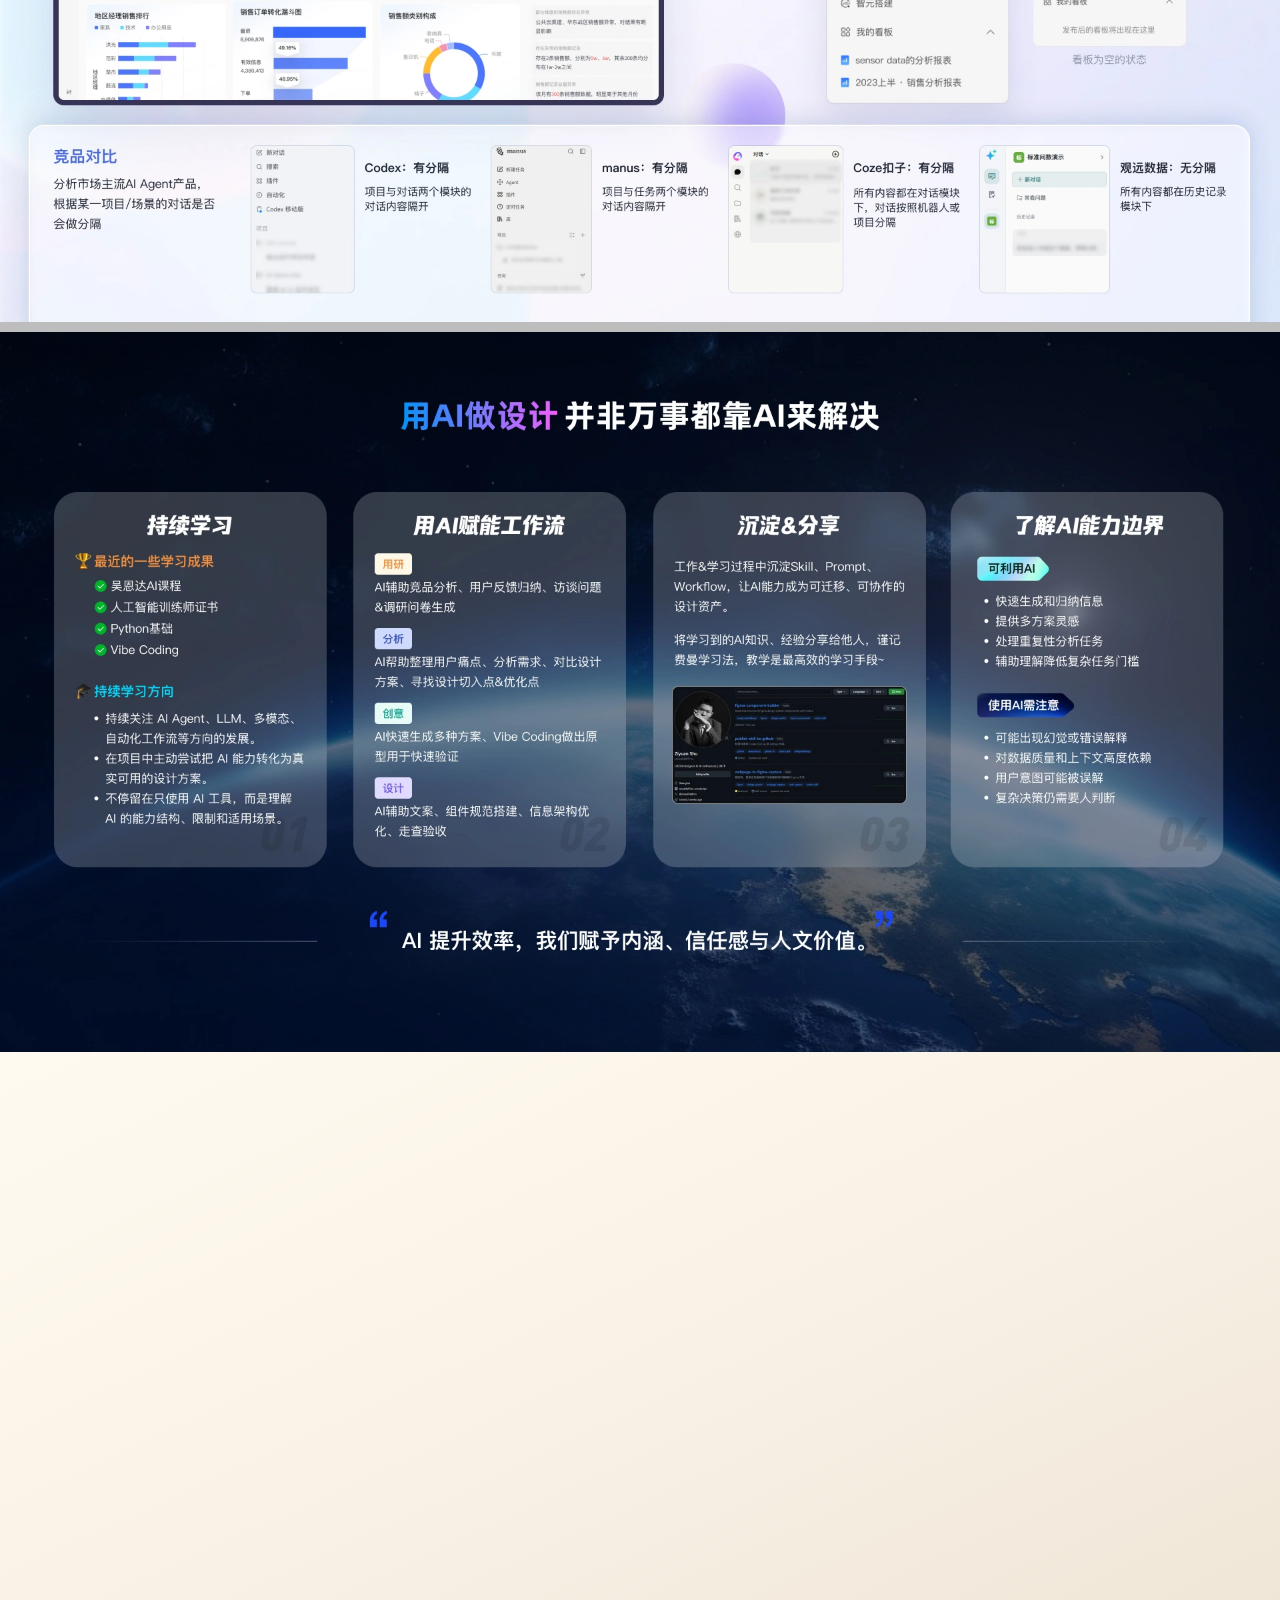
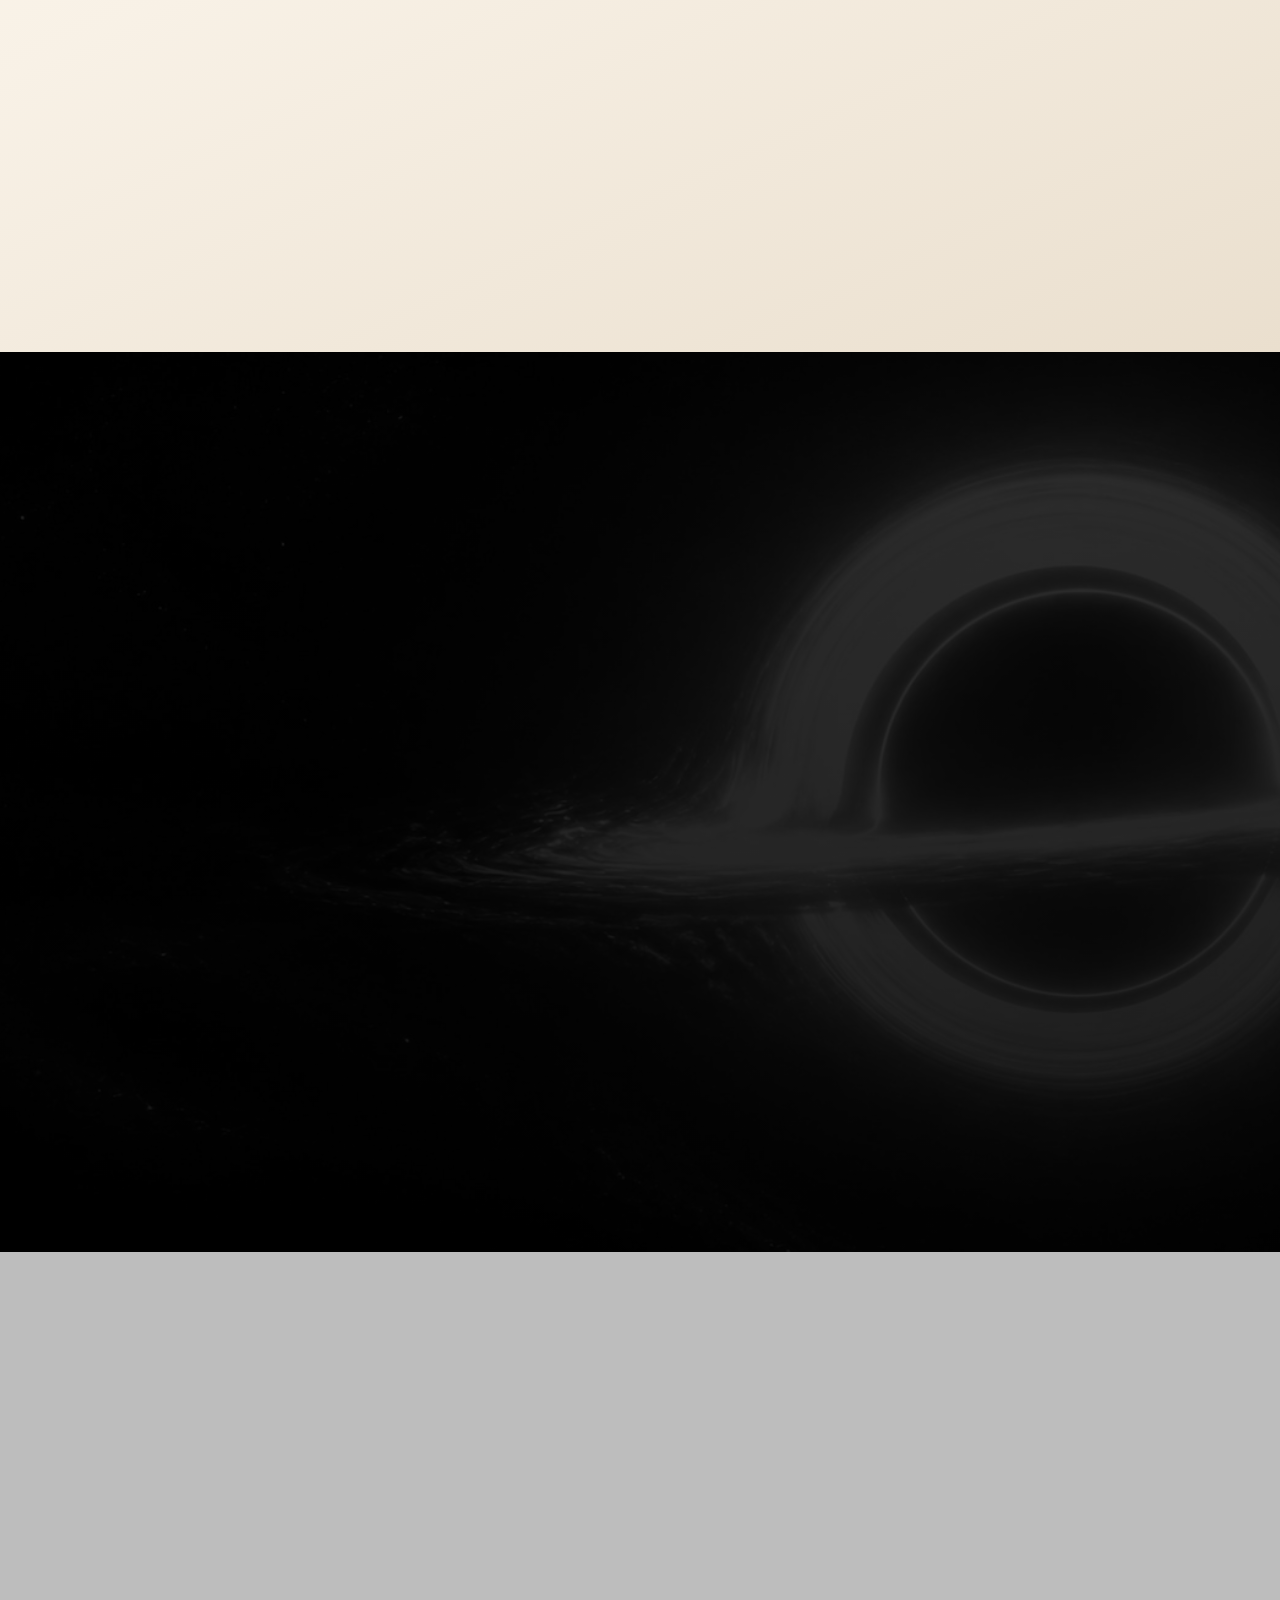
==== commit d319164a: "Merge pull request #2 from usualdelfino/agent/deploy-latest-website Optimize portfolio assets and up" ====
--- a/bi-agent.html
+++ b/bi-agent.html
@@ -18,11 +18,12 @@
         background: #BDBDBD;
       }
     </style>
+    <link rel="stylesheet" href="./fonts.css" />
     <link rel="stylesheet" href="./project-detail.css?v=anchor-collapse-20260713" />
     <link rel="stylesheet" href="./contact-footer.css?v=flare-scale-20260708" />
     <link rel="stylesheet" href="./site-header.css?v=detail-nav-hidden-20260714" />
   </head>
-  <body aria-live="polite" data-project="bi-agent">
+  <body data-project="bi-agent">
     <div class="loader" aria-live="polite" aria-label="HELLO 欢迎来到">
       <p class="loader__text" data-loader-text="HELLO 欢迎来到" aria-hidden="true"></p>
       <div class="loader__scan" aria-hidden="true">
@@ -103,7 +104,7 @@
             <div class="p-single-mv__background">
               <!-- 图片替换入口：data-image-slot="hero"，实际 src 由 script.js 的 IMAGE_SLOTS 统一注入。 -->
               <img
-                src="./assets/bi-agent/bi-agent-00.jpg"
+                src="./assets/bi-agent/bi-agent-00.webp"
                 data-image-slot="hero"
                 alt="数策智元图表 AI Agent 项目封面"
               />
@@ -147,7 +148,7 @@
             <div class="p-single-images__item" id="page-02" data-anchor-section="page-02">
               <!-- 图片替换入口：data-image-slot="more01" -->
               <img
-                src="./assets/bi-agent/bi-agent-01.jpg"
+                src="./assets/bi-agent/bi-agent-01.webp"
                 data-image-slot="more01"
                 alt="数策智元图表 AI Agent 需求分析"
               />
@@ -155,7 +156,7 @@
             <div class="p-single-images__item" id="page-03" data-anchor-section="page-03">
               <!-- 图片替换入口：data-image-slot="more02" -->
               <img
-                src="./assets/bi-agent/bi-agent-02.jpg"
+                src="./assets/bi-agent/bi-agent-02.webp"
                 data-image-slot="more02"
                 alt="数策智元图表 AI Agent 交互原型确认"
               />
@@ -163,7 +164,7 @@
             <div class="p-single-images__item" id="page-04" data-anchor-section="page-04">
               <!-- 图片替换入口：data-image-slot="more03" -->
               <img
-                src="./assets/bi-agent/bi-agent-03.jpg"
+                src="./assets/bi-agent/bi-agent-03.webp"
                 data-image-slot="more03"
                 alt="数策智元图表 AI Agent 探索界面风格与基础组件"
               />
@@ -171,7 +172,7 @@
             <div class="p-single-images__item" id="page-05" data-anchor-section="page-05">
               <!-- 图片替换入口：data-image-slot="more04" -->
               <img
-                src="./assets/bi-agent/bi-agent-04.jpg"
+                src="./assets/bi-agent/bi-agent-04.webp"
                 data-image-slot="more04"
                 alt="数策智元图表 AI Agent 设计规范与变量"
               />
@@ -179,7 +180,7 @@
             <div class="p-single-images__item" id="page-06" data-anchor-section="page-06">
               <!-- 图片替换入口：data-image-slot="more05" -->
               <img
-                src="./assets/bi-agent/bi-agent-05.jpg"
+                src="./assets/bi-agent/bi-agent-05.webp"
                 data-image-slot="more05"
                 alt="数策智元图表 AI Agent 降低用户 Prompt 门槛"
               />
@@ -187,7 +188,7 @@
             <div class="p-single-images__item" id="page-07">
               <!-- 图片替换入口：data-image-slot="more06" -->
               <img
-                src="./assets/bi-agent/bi-agent-06.jpg"
+                src="./assets/bi-agent/bi-agent-06.webp"
                 data-image-slot="more06"
                 alt="数策智元图表 AI Agent 多种信息反馈情况"
               />
@@ -195,7 +196,7 @@
             <div class="p-single-images__item" id="page-08">
               <!-- 图片替换入口：data-image-slot="more07" -->
               <img
-                src="./assets/bi-agent/bi-agent-07.jpg"
+                src="./assets/bi-agent/bi-agent-07.webp"
                 data-image-slot="more07"
                 alt="数策智元图表 AI Agent 信息反馈细化"
               />
@@ -203,7 +204,7 @@
             <div class="p-single-images__item" id="page-09">
               <!-- 图片替换入口：data-image-slot="more08" -->
               <img
-                src="./assets/bi-agent/bi-agent-08.jpg"
+                src="./assets/bi-agent/bi-agent-08.webp"
                 data-image-slot="more08"
                 alt="数策智元图表 AI Agent 简化看板搭建流程"
               />
@@ -211,7 +212,7 @@
             <div class="p-single-images__item" id="page-10">
               <!-- 图片替换入口：data-image-slot="more09" -->
               <img
-                src="./assets/bi-agent/bi-agent-09.jpg"
+                src="./assets/bi-agent/bi-agent-09.webp"
                 data-image-slot="more09"
                 alt="数策智元图表 AI Agent 报表对话快捷入口"
               />
@@ -219,7 +220,7 @@
             <div class="p-single-images__item" id="page-11" data-anchor-section="page-11">
               <!-- 图片替换入口：data-image-slot="more10" -->
               <img
-                src="./assets/bi-agent/bi-agent-10.jpg"
+                src="./assets/bi-agent/bi-agent-10.webp"
                 data-image-slot="more10"
                 alt="数策智元图表 AI Agent 项目总结"
               />
--- a/fonts.css
+++ b/fonts.css
@@ -0,0 +1,47 @@
+@font-face {
+  font-family: "Cera Pro";
+  src: url("./assets/fonts/cera-pro-light.otf") format("opentype");
+  font-weight: 300;
+  font-style: normal;
+  font-display: swap;
+}
+
+@font-face {
+  font-family: "Cera Pro";
+  src: url("./assets/fonts/cera-pro-medium.otf") format("opentype");
+  font-weight: 400 500;
+  font-style: normal;
+  font-display: swap;
+}
+
+@font-face {
+  font-family: "Cera Pro";
+  src: url("./assets/fonts/cera-pro-bold.otf") format("opentype");
+  font-weight: 600 700;
+  font-style: normal;
+  font-display: swap;
+}
+
+@font-face {
+  font-family: "Cera Pro";
+  src: url("./assets/fonts/cera-pro-black.otf") format("opentype");
+  font-weight: 800 900;
+  font-style: normal;
+  font-display: swap;
+}
+
+@font-face {
+  font-family: "Cera Pro";
+  src: url("./assets/fonts/cera-pro-regular-italic.otf") format("opentype");
+  font-weight: 400;
+  font-style: italic;
+  font-display: swap;
+}
+
+@font-face {
+  font-family: "Cera Pro";
+  src: url("./assets/fonts/cera-pro-black-italic.otf") format("opentype");
+  font-weight: 800 900;
+  font-style: italic;
+  font-display: swap;
+}
--- a/project-detail.css
+++ b/project-detail.css
@@ -98,44 +98,21 @@
 
 :root {
   --system-color: #222222;
-  --system-white: #eeeeee;
   --system-background-color: #BDBDBD;
   --project-brief-background: #f8f1e6;
   --project-brief-gradient: linear-gradient(155deg, #fffaf0 0%, #f8f1e6 42%, #eadfce 100%);
   --project-brief-line: #e0d4ce;
   --project-brief-title-offset: clamp(21px, 1.42vw, 26px);
   --project-brief-decor-opacity: 0.05;
-  --app-grid-col-gap: 10px;
-  --app-grid-padding: 40px;
   --header-height: 60px;
   --header-bg-alpha: 1;
-  --loader-ease: cubic-bezier(0.76, 0, 0.24, 1);
   --smooth-ease: cubic-bezier(0.22, 1, 0.36, 1);
 }
 
-[data-footer-type],
 .p-single-next a {
   line-height: 1;
 }
 
-[data-footer-type] .hide {
-  height: fit-content;
-  overflow: hidden;
-}
-
-[data-footer-type] .show {
-  display: inline-block;
-  transform: translateY(-100%);
-}
-
-[data-footer-type] .hide:nth-last-of-type(2n) .show {
-  transform: translateY(100%);
-}
-
-[data-footer-type] .u-space {
-  min-width: 2rem;
-}
-
 .main,
 .p-single {
   width: 100%;
@@ -147,8 +124,6 @@
   padding-top: 0;
 }
 
-.l-footer__mail a::after,
-.l-footer__li a::after,
 .p-single-next a::after {
   content: "";
   position: absolute;
@@ -532,8 +507,6 @@
 }
 
 @media (hover: hover) {
-  .l-footer__mail a:hover::after,
-  .l-footer__li:hover a::after,
   .p-single-next a:hover::after {
     width: 100%;
   }
@@ -837,112 +810,6 @@
   }
 }
 
-.c-loading {
-  position: fixed;
-  inset: 0;
-  z-index: 99999;
-  background: transparent;
-  pointer-events: none;
-}
-
-.c-loading__top,
-.c-loading__bottom {
-  position: absolute;
-  left: 0;
-  display: flex;
-  width: 100%;
-  height: 50%;
-}
-
-.c-loading__top {
-  top: 0;
-}
-
-.c-loading__bottom {
-  bottom: 0;
-  align-items: flex-end;
-}
-
-.c-loading__line {
-  width: 5%;
-  height: 100%;
-  background: #111;
-  box-shadow: 1px 0 0 #111;
-}
-
-.c-loading__text {
-  position: absolute;
-  top: 50%;
-  left: 50%;
-  z-index: 2;
-  display: flex;
-  height: auto;
-  overflow: hidden;
-  color: var(--system-white);
-  font-family:
-    "PP Neue Montreal Medium", "Helvetica Neue", Arial, sans-serif;
-  font-size: 2rem;
-  font-weight: 600;
-  transform: translate(-50%, -50%);
-}
-
-.c-loading__text span {
-  display: block;
-  line-height: 1;
-  transform: translateY(-100%);
-}
-
-.c-loading__text span:nth-of-type(2n) {
-  transform: translateY(100%);
-}
-
-body.is-ready .c-loading__text span {
-  animation: loading-text-in 1.25s var(--loader-ease) forwards;
-  animation-delay: var(--loader-text-delay, 0s);
-}
-
-body.is-loaded .c-loading__text span {
-  animation: loading-text-out-up 1.2s var(--loader-ease) forwards;
-  animation-delay: var(--loader-text-delay, 0s);
-}
-
-body.is-loaded .c-loading__text span:nth-of-type(2n) {
-  animation-name: loading-text-out-down;
-}
-
-body.is-loaded .c-loading__line {
-  animation: loading-line-out 1.35s var(--loader-ease) forwards;
-  animation-delay: calc(0.45s + var(--loader-line-delay, 0s));
-}
-
-body.is-finished .c-loading {
-  display: none;
-}
-
-@keyframes loading-text-in {
-  to {
-    transform: translateY(0);
-  }
-}
-
-@keyframes loading-text-out-up {
-  to {
-    transform: translateY(-120%);
-  }
-}
-
-@keyframes loading-text-out-down {
-  to {
-    transform: translateY(120%);
-  }
-}
-
-@keyframes loading-line-out {
-  to {
-    height: 0%;
-  }
-}
-
 .p-single-mv {
   position: relative;
   aspect-ratio: 16 / 9;
@@ -1241,80 +1108,6 @@
   fill: currentColor;
 }
 
-.l-footer {
-  position: relative;
-  width: 100%;
-  height: 68rem;
-  padding-top: 20rem;
-  overflow: hidden;
-  background: var(--system-background-color);
-}
-
-.l-footer__grid {
-  display: grid;
-  grid-template-columns: repeat(12, 1fr);
-  column-gap: var(--app-grid-col-gap);
-  padding-inline: var(--app-grid-padding);
-}
-
-.l-footer__ul01 {
-  grid-column: 1 / span 4;
-}
-
-.l-footer__ul02 {
-  grid-column: 7 / span 2;
-}
-
-.l-footer__ul03 {
-  grid-column: 10 / span 2;
-}
-
-.l-footer__li-main {
-  width: 100%;
-  margin-bottom: 24px;
-  border-bottom: 1px var(--system-color) dotted;
-  padding-bottom: 6px;
-  font-size: 14px;
-}
-
-.l-footer__mail a,
-.l-footer__li a {
-  position: relative;
-  display: block;
-  width: fit-content;
-}
-
-.l-footer__mail a {
-  font-size: 30px;
-}
-
-.l-footer__li {
-  width: fit-content;
-  margin-bottom: 10px;
-  font-size: 16px;
-}
-
-.l-footer__big-type {
-  position: absolute;
-  bottom: -2.3rem;
-  left: 0;
-  display: flex;
-  color: var(--system-color);
-  font-family:
-    "PP Neue Montreal Medium", "Helvetica Neue", Arial, sans-serif;
-  font-size: 11.9vw;
-  font-weight: 600;
-  line-height: 1;
-  text-transform: uppercase;
-}
-
-.l-footer__big-type.is-visible .show {
-  transform: translateY(0);
-  transition: transform 1.4s var(--smooth-ease);
-  transition-delay: calc(var(--footer-index, 0) * 0.03s);
-}
-
-/* 修改点 3：全站作品图统一走占位图插槽，容器只允许完整显示图片，禁止 cover 裁切。 */
 [data-image-slot] {
   max-width: 100%;
   object-fit: contain !important;
@@ -1323,10 +1116,6 @@
 @media (max-width: 767px) {
   html {
     font-size: 2.6666666667vw;
-  }
-
-  :root {
-    --app-grid-padding: 20px;
   }
 
   .p-single-mv {
@@ -1401,31 +1190,6 @@
     font-size: 3rem;
   }
 
-  .l-footer {
-    height: 58rem;
-    padding-top: 10rem;
-  }
-
-  .l-footer__grid {
-    display: flex;
-    flex-direction: column;
-    gap: 4rem;
-    padding-inline: 20px;
-  }
-
-  .l-footer__li-main {
-    margin-bottom: 12px;
-  }
-
-  .l-footer__mail a {
-    font-size: 16px;
-  }
-
-  .l-footer__big-type {
-    bottom: -0.6rem;
-    font-size: 11vw;
-  }
-
   .c-anchor-nav {
     top: auto;
     bottom: 22px;
@@ -1438,9 +1202,6 @@
     transform: translate3d(0, 0, 0) scale(1);
   }
 
-  .c-loading__text {
-    font-size: 2.4rem;
-  }
 }
 
 @media (prefers-reduced-motion: reduce) {
--- a/contact-footer.css
+++ b/contact-footer.css
@@ -1,19 +1,3 @@
-@font-face {
-  font-family: "Cera Pro";
-  src: url("./assets/fonts/cera-pro-medium.otf") format("opentype");
-  font-weight: 400 500;
-  font-style: normal;
-  font-display: swap;
-}
-
-@font-face {
-  font-family: "Cera Pro";
-  src: url("./assets/fonts/cera-pro-bold.otf") format("opentype");
-  font-weight: 600 700;
-  font-style: normal;
-  font-display: swap;
-}
-
 .contact-section {
   --contact-rem: 0.7320644217vw;
   --contact-pad: clamp(20px, 3.2vw, 40px);
@@ -37,7 +21,7 @@
   inset: -8%;
   background:
     linear-gradient(rgba(0, 0, 0, 0.56), rgba(0, 0, 0, 0.72)),
-    url("./assets/hero-black-hole.png") center / cover;
+    url("./assets/hero-black-hole.webp") center / cover;
   filter: grayscale(1) brightness(0.45);
   transform: scale(1.04);
 }
@@ -55,29 +39,6 @@
     calc(var(--contact-rem) * 5);
 }
 
-.contact-section .section-title {
-  position: relative;
-  z-index: 2;
-  display: flex;
-  align-items: center;
-  gap: calc(var(--contact-rem) * 0.8);
-  margin: 0 0 clamp(calc(var(--contact-rem) * 3), 7vw, calc(var(--contact-rem) * 6));
-  font-size: calc(var(--contact-rem) * 1.5);
-  font-weight: 600;
-  line-height: 1;
-  text-transform: uppercase;
-}
-
-.contact-section .section-title span {
-  font-size: calc(var(--contact-rem) * 0.92);
-  font-weight: inherit;
-}
-
-.contact-section .section-title strong {
-  font-size: clamp(calc(var(--contact-rem) * 1.2), 2vw, calc(var(--contact-rem) * 1.55));
-  font-weight: inherit;
-}
-
 .contact-section__grid {
   position: relative;
   z-index: 2;
@@ -117,18 +78,6 @@
   width: fit-content;
   color: inherit;
   text-decoration: none;
-}
-
-.contact-section__mail,
-.contact-section__phone {
-  display: block;
-  max-width: 100%;
-  color: var(--contact-white);
-  font-size: clamp(calc(var(--contact-rem) * 1.45), 2.5vw, calc(var(--contact-rem) * 2.9));
-  font-weight: 500;
-  line-height: 1.06;
-  letter-spacing: 0;
-  white-space: nowrap;
 }
 
 .contact-section__wechat-qr {
@@ -175,7 +124,12 @@
 
 .contact-section__brand-icon--yuque svg,
 .contact-section__brand-icon--zcool svg {
-  transform: scale(1.08);
+  transform: scale(0.972);
+  transform-origin: center;
+}
+
+.contact-section__brand-icon--zcool svg {
+  transform: scale(0.778);
 }
 
 .contact-section__brand-icon--github {
@@ -294,20 +248,10 @@
       calc(var(--contact-rem) * 4.5);
   }
 
-  .contact-section .section-title {
-    margin-bottom: calc(var(--contact-rem) * 2.6);
-  }
-
   .contact-section__grid {
     display: flex;
     flex-direction: column;
     gap: calc(var(--contact-rem) * 3);
-  }
-
-  .contact-section__mail,
-  .contact-section__phone {
-    font-size: clamp(calc(var(--contact-rem) * 1.35), 6.2vw, calc(var(--contact-rem) * 1.8));
-    white-space: normal;
   }
 
   .contact-section p.contact-section__type {
@@ -321,6 +265,690 @@
 @media (max-width: 767px) {
   .contact-section {
     --contact-rem: 2.6666666667vw;
+  }
+}
+
+.contact-section__content {
+  padding:
+    clamp(48px, 7.4vh, 72px)
+    var(--page-pad, var(--contact-pad))
+    clamp(120px, 19vh, 184px);
+}
+
+.contact-section__layout {
+  position: relative;
+  z-index: 2;
+  width: min(100%, var(--module-card-width, 92rem));
+  margin: 0 auto;
+  padding-inline: var(--module-card-padding, clamp(24px, 3vw, 40px));
+}
+
+.contact-section__intro {
+  max-width: 640px;
+}
+
+.contact-section .contact-section__number,
+.contact-section .contact-section__kicker,
+.contact-section .contact-section__lead {
+  align-self: auto;
+  margin: 0;
+  border: 0;
+  padding: 0;
+}
+
+.contact-section__number {
+  margin-bottom: clamp(0.4rem, 0.8vw, 1.6rem);
+  color: rgba(245, 234, 219, 0.6);
+  font-size: clamp(0.86rem, 1.05vw, 1rem);
+  font-weight: 600;
+  line-height: 1;
+}
+
+.contact-section__kicker {
+  margin-bottom: clamp(0.7rem, 1.2vw, 0.95rem);
+  color: rgba(245, 234, 219, 0.88);
+  font-size: clamp(1.05rem, 1.35vw, 1.28rem);
+  font-weight: 650;
+  line-height: 1.35;
+  text-transform: uppercase;
+  text-shadow: none;
+}
+
+.contact-section__heading {
+  display: flex;
+  align-items: center;
+  gap: clamp(3.2px, 0.45vw, 6.08px);
+  margin: 0 0 clamp(12.8px, 1.4vw, 16.8px);
+  color: #f4eadb;
+  font-size: clamp(32px, 3.3vw, 48.8px);
+  font-weight: 650;
+  line-height: 1.14;
+  letter-spacing: 0;
+  text-wrap: balance;
+  text-shadow: 0 0 20px rgba(244, 210, 172, 0.18);
+}
+
+.title-flare {
+  --flare-box: clamp(32.4px, 2.835vw, 49.5px);
+  --flare-ray-width: calc(var(--flare-box) * 1.2);
+  --flare-core-size: calc(var(--flare-box) * 0.2);
+  --flare-halo-size: calc(var(--flare-box) * 0.82);
+  --flare-scale: 0.8;
+  --flare-y: 0.03em;
+  position: relative;
+  flex: 0 0 auto;
+  display: block;
+  width: var(--flare-box);
+  height: var(--flare-box);
+  transform: translateY(var(--flare-y)) scale(var(--flare-scale));
+  transform-origin: center;
+  pointer-events: none;
+}
+
+.title-flare__halo,
+.title-flare__ray,
+.title-flare__core,
+.title-flare__orb {
+  position: absolute;
+  left: 50%;
+  top: 50%;
+  pointer-events: none;
+}
+
+.title-flare__halo {
+  width: var(--flare-halo-size);
+  height: var(--flare-halo-size);
+  border-radius: 999px;
+  background: radial-gradient(circle, rgba(255, 226, 197, 0.36), rgba(255, 226, 197, 0.14) 42%, transparent 68%);
+  filter: blur(9px);
+  transform: translate(-50%, -50%);
+}
+
+.title-flare__ray {
+  width: var(--flare-ray-width);
+  height: 1px;
+  border-radius: 999px;
+  background: linear-gradient(90deg, transparent, var(--flare-ray-color, rgba(255, 226, 197, 0.94)) 50%, transparent);
+  box-shadow:
+    0 0 8px rgba(255, 226, 197, 0.74),
+    0 0 22px rgba(255, 168, 74, 0.34);
+  opacity: var(--flare-ray-opacity, 1);
+  transform:
+    translate(-50%, -50%)
+    rotate(var(--flare-ray-angle, 0deg))
+    scaleX(var(--flare-ray-scale, 1));
+  transform-origin: center;
+}
+
+.title-flare__ray--v {
+  --flare-ray-angle: 90deg;
+  --flare-ray-scale: 0.92;
+}
+
+.title-flare__ray--d1 {
+  --flare-ray-angle: 32deg;
+  --flare-ray-scale: 0.72;
+  --flare-ray-color: rgba(255, 226, 197, 0.72);
+  --flare-ray-opacity: 0.52;
+}
+
+.title-flare__ray--d2 {
+  --flare-ray-angle: -58deg;
+  --flare-ray-scale: 0.54;
+  --flare-ray-color: rgba(255, 226, 197, 0.58);
+  --flare-ray-opacity: 0.42;
+}
+
+.title-flare__core {
+  width: var(--flare-core-size);
+  height: var(--flare-core-size);
+  border-radius: 999px;
+  background: radial-gradient(circle, #fff8ed 0 16%, #FFE2C5 42%, transparent 76%);
+  box-shadow:
+    0 0 7px rgba(255, 226, 197, 0.95),
+    0 0 19px rgba(255, 196, 105, 0.58),
+    0 0 38px rgba(255, 135, 38, 0.2);
+  transform: translate(-50%, -50%);
+}
+
+.title-flare__orb {
+  width: 2px;
+  height: 2px;
+  border-radius: 999px;
+  background: rgba(255, 226, 197, 0.74);
+  box-shadow: 0 0 8px rgba(255, 184, 88, 0.58);
+  opacity: 0.66;
+  transform: translate(calc(-50% + var(--flare-orb-x, 14px)), calc(-50% + var(--flare-orb-y, -8px)));
+}
+
+.contact-section__heading .title-flare {
+  margin-left: clamp(-3.84px, -0.12vw, -1.28px);
+}
+
+.contact-section__lead {
+  max-width: 32rem;
+  margin-top: 0;
+  color: rgba(245, 234, 219, 0.56);
+  font-size: clamp(0.92rem, 1.12vw, 1.04rem);
+  font-weight: 400;
+  line-height: 1.8;
+}
+
+.contact-section__grid {
+  display: grid;
+  grid-template-columns: minmax(280px, 0.9fr) minmax(190px, 0.5fr);
+  align-items: start;
+  gap: clamp(42px, 6vw, 96px);
+  width: min(100%, 820px);
+  margin-top: 0;
+}
+
+.contact-section__contact {
+  grid-column: auto;
+  font-style: normal;
+}
+
+.contact-section__methods {
+  display: grid;
+  gap: clamp(18px, 2.4vh, 24px);
+  width: 100%;
+  margin: 0;
+}
+
+.contact-section__method {
+  display: grid;
+  grid-template-columns: 32px minmax(0, 1fr);
+  column-gap: 4px;
+  align-items: start;
+}
+
+.contact-section__method dt {
+  display: grid;
+  grid-column: 1 / -1;
+  grid-template-columns: 32px minmax(0, 1fr);
+  column-gap: 4px;
+  align-items: center;
+  margin: 0 0 5px;
+  color: rgba(244, 241, 233, 0.48);
+  font-size: clamp(13px, 1vw, 15px);
+  font-weight: 300;
+  line-height: 1.2;
+}
+
+.contact-section__method dd {
+  grid-column: 2;
+  margin: 0;
+  color: rgba(244, 241, 233, 0.78);
+  font-size: clamp(16px, 1.25vw, 19px);
+  font-weight: 500;
+  line-height: 1.42;
+}
+
+.contact-section__method dd a {
+  width: auto;
+  color: inherit;
+  text-decoration: none;
+}
+
+.contact-section__method-icon {
+  display: grid;
+  place-items: center;
+  width: 24px;
+  height: 24px;
+  color: rgba(244, 241, 233, 0.72);
+}
+
+.contact-section__method-icon::before {
+  content: "";
+  display: block;
+  width: 22px;
+  height: 22px;
+  background: currentColor;
+}
+
+.contact-section__method-icon--email::before {
+  -webkit-mask: url("data:image/svg+xml,%3Csvg%20viewBox='0%200%201024%201024'%20xmlns='http://www.w3.org/2000/svg'%3E%3Cpath%20d='M853.333333%20170.666667%20170.666667%20170.666667C123.733333%20170.666667%2085.333333%20209.066667%2085.333333%20256l0%20512c0%2046.933333%2038.4%2085.333333%2085.333333%2085.333333l682.666667%200c46.933333%200%2085.333333-38.4%2085.333333-85.333333L938.666667%20256C938.666667%20209.066667%20900.266667%20170.666667%20853.333333%20170.666667zM853.333333%20341.333333l-341.333333%20213.333333L170.666667%20341.333333%20170.666667%20256l341.333333%20213.333333%20341.333333-213.333333L853.333333%20341.333333z'/%3E%3C/svg%3E") center / contain no-repeat;
+  mask: url("data:image/svg+xml,%3Csvg%20viewBox='0%200%201024%201024'%20xmlns='http://www.w3.org/2000/svg'%3E%3Cpath%20d='M853.333333%20170.666667%20170.666667%20170.666667C123.733333%20170.666667%2085.333333%20209.066667%2085.333333%20256l0%20512c0%2046.933333%2038.4%2085.333333%2085.333333%2085.333333l682.666667%200c46.933333%200%2085.333333-38.4%2085.333333-85.333333L938.666667%20256C938.666667%20209.066667%20900.266667%20170.666667%20853.333333%20170.666667zM853.333333%20341.333333l-341.333333%20213.333333L170.666667%20341.333333%20170.666667%20256l341.333333%20213.333333%20341.333333-213.333333L853.333333%20341.333333z'/%3E%3C/svg%3E") center / contain no-repeat;
+}
+
+.contact-section__method-icon--phone::before {
+  -webkit-mask: url("data:image/svg+xml,%3Csvg%20viewBox='0%200%2024%2024'%20xmlns='http://www.w3.org/2000/svg'%3E%3Cpath%20d='M6.6%202.5h3.2l1.6%204.6-2.2%201.5c1%202.1%202.6%203.7%204.7%204.7l1.5-2.2%204.6%201.6v3.2c0%201.8-1.5%203.2-3.3%203.1C9.1%2018.5%203.5%2012.9%203%205.3%202.9%203.5%204.4%202.5%206.6%202.5Z'/%3E%3C/svg%3E") center / contain no-repeat;
+  mask: url("data:image/svg+xml,%3Csvg%20viewBox='0%200%2024%2024'%20xmlns='http://www.w3.org/2000/svg'%3E%3Cpath%20d='M6.6%202.5h3.2l1.6%204.6-2.2%201.5c1%202.1%202.6%203.7%204.7%204.7l1.5-2.2%204.6%201.6v3.2c0%201.8-1.5%203.2-3.3%203.1C9.1%2018.5%203.5%2012.9%203%205.3%202.9%203.5%204.4%202.5%206.6%202.5Z'/%3E%3C/svg%3E") center / contain no-repeat;
+}
+
+.contact-section__method-icon--location::before {
+  -webkit-mask: url("data:image/svg+xml,%3Csvg%20viewBox='0%200%201024%201024'%20xmlns='http://www.w3.org/2000/svg'%3E%3Cpath%20d='M334.224%20391.424c0-95.952%2079.728-173.968%20177.776-173.968%2098.048%200%20177.776%2078.016%20177.776%20173.968%200%2095.936-79.728%20173.968-177.776%20173.968-98.048%200-177.776-78.032-177.776-173.968M512.448%200h-0.896C291.232%200.224%20112%20175.744%20112%20391.424c0%20109.424%2088.928%20265.024%20176%20391.424a2759.648%202759.648%200%200%200%20161.824%20211.44A81.104%2081.104%200%200%200%20512.048%201024h0.128a80.512%2080.512%200%200%200%2061.824-29.488A2756.736%202756.736%200%200%200%20736%20782.832c87.072-126.384%20176-281.984%20176-391.408C912%20175.744%20732.752%200.224%20512.448%200'/%3E%3C/svg%3E") center / contain no-repeat;
+  mask: url("data:image/svg+xml,%3Csvg%20viewBox='0%200%201024%201024'%20xmlns='http://www.w3.org/2000/svg'%3E%3Cpath%20d='M334.224%20391.424c0-95.952%2079.728-173.968%20177.776-173.968%2098.048%200%20177.776%2078.016%20177.776%20173.968%200%2095.936-79.728%20173.968-177.776%20173.968-98.048%200-177.776-78.032-177.776-173.968M512.448%200h-0.896C291.232%200.224%20112%20175.744%20112%20391.424c0%20109.424%2088.928%20265.024%20176%20391.424a2759.648%202759.648%200%200%200%20161.824%20211.44A81.104%2081.104%200%200%200%20512.048%201024h0.128a80.512%2080.512%200%200%200%2061.824-29.488A2756.736%202756.736%200%200%200%20736%20782.832c87.072-126.384%20176-281.984%20176-391.408C912%20175.744%20732.752%200.224%20512.448%200'/%3E%3C/svg%3E") center / contain no-repeat;
+}
+
+.contact-section__method-icon--wechat::before {
+  -webkit-mask: url("data:image/svg+xml,%3Csvg%20viewBox='0%200%2024%2024'%20xmlns='http://www.w3.org/2000/svg'%3E%3Cpath%20d='M9.2%204C5.2%204%202%206.6%202%209.8c0%201.8%201%203.4%202.4%204.5L3.8%2017l2.7-1.5c.8.2%201.7.4%202.7.4.3%200%20.7%200%201-.1-.2-.6-.3-1.2-.3-1.8%200-3.2%203-5.8%206.8-5.8h.4C16.4%205.8%2013.2%204%209.2%204Zm-2.4%203.2a.9.9%200%201%201%200%201.8.9.9%200%200%201%200-1.8Zm4.8%200a.9.9%200%201%201%200%201.8.9.9%200%200%201%200-1.8Zm5.1%202.4c-3.1%200-5.6%202-5.6%204.5s2.5%204.5%205.6%204.5c.7%200%201.4-.1%202-.3l2.1%201.2-.5-2.1c1.1-.9%201.7-2%201.7-3.3%200-2.5-2.4-4.5-5.3-4.5Zm-1.8%202.6a.7.7%200%201%201%200%201.4.7.7%200%200%201%200-1.4Zm3.7%200a.7.7%200%201%201%200%201.4.7.7%200%200%201%200-1.4Z'/%3E%3C/svg%3E") center / contain no-repeat;
+  mask: url("data:image/svg+xml,%3Csvg%20viewBox='0%200%2024%2024'%20xmlns='http://www.w3.org/2000/svg'%3E%3Cpath%20d='M9.2%204C5.2%204%202%206.6%202%209.8c0%201.8%201%203.4%202.4%204.5L3.8%2017l2.7-1.5c.8.2%201.7.4%202.7.4.3%200%20.7%200%201-.1-.2-.6-.3-1.2-.3-1.8%200-3.2%203-5.8%206.8-5.8h.4C16.4%205.8%2013.2%204%209.2%204Zm-2.4%203.2a.9.9%200%201%201%200%201.8.9.9%200%200%201%200-1.8Zm4.8%200a.9.9%200%201%201%200%201.8.9.9%200%200%201%200-1.8Zm5.1%202.4c-3.1%200-5.6%202-5.6%204.5s2.5%204.5%205.6%204.5c.7%200%201.4-.1%202-.3l2.1%201.2-.5-2.1c1.1-.9%201.7-2%201.7-3.3%200-2.5-2.4-4.5-5.3-4.5Zm-1.8%202.6a.7.7%200%201%201%200%201.4.7.7%200%200%201%200-1.4Zm3.7%200a.7.7%200%201%201%200%201.4.7.7%200%200%201%200-1.4Z'/%3E%3C/svg%3E") center / contain no-repeat;
+}
+
+.contact-section__wechat-qr {
+  width: clamp(84px, 7.4vw, 112px);
+  margin-top: 6px;
+  border: 1px solid rgba(244, 241, 233, 0.3);
+  border-radius: 6px;
+  background: #fff;
+}
+
+.contact-section__links {
+  grid-column: auto;
+  justify-self: start;
+  display: grid;
+  gap: 14px;
+  width: min(100%, 196px);
+  padding: 0;
+  border: 0;
+  background: transparent;
+  box-shadow: none;
+}
+
+.contact-section__links a {
+  display: grid;
+  grid-template-columns: 22px minmax(0, auto) 16px;
+  align-items: center;
+  column-gap: 10px;
+  width: 100%;
+  min-height: 25px;
+  color: rgba(244, 241, 233, 0.9);
+  font-size: clamp(15px, 1.1vw, 17px);
+  font-weight: 600;
+  line-height: 1.2;
+  text-decoration: none;
+  transition:
+    color 0.2s ease,
+    transform 0.2s ease;
+}
+
+.contact-section__brand-icon {
+  width: 22px;
+  height: 22px;
+}
+
+.contact-section__links a::after {
+  justify-self: end;
+  width: 15px;
+  height: 15px;
+  opacity: 0.62;
+}
+
+.contact-section__links a:hover {
+  color: #fff5e6;
+  transform: translate3d(3px, 0, 0);
+}
+
+@media (max-width: 900px) {
+  .contact-section__content {
+    padding:
+      clamp(40px, 7vh, 58px)
+      var(--page-pad, var(--contact-pad))
+      clamp(96px, 28vw, 140px);
+  }
+
+  .contact-section__layout {
+    width: min(100%, 640px);
+  }
+
+  .contact-section__grid {
+    grid-template-columns: 1fr;
+    gap: 28px;
+    width: min(100%, 520px);
+    margin-top: 0;
+  }
+
+  .contact-section__links {
+    width: min(100%, 220px);
+  }
+
+  .contact-section p.contact-section__type {
+    right: var(--contact-pad);
+    bottom: 11.2px;
+    left: var(--contact-pad);
+    font-size: clamp(32px, 10.4vw, 61.6px);
+  }
+}
+
+@media (max-width: 560px) {
+  .contact-section__heading {
+    align-items: flex-start;
+    font-size: clamp(30px, 8.8vw, 38px);
+  }
+
+  .contact-section__grid {
+    gap: 24px;
+  }
+
+  .contact-section__method {
+    grid-template-columns: 30px minmax(0, 1fr);
+    column-gap: 4px;
+  }
+
+  .contact-section__method dt {
+    grid-template-columns: 30px minmax(0, 1fr);
+    column-gap: 4px;
+  }
+
+  .contact-section__method dd {
+    font-size: 16px;
+  }
+}
+
+.contact-section .contact-section__number {
+  margin: 0 0 clamp(0.4rem, 0.8vw, 1.6rem);
+  border: 0;
+  padding: 0;
+  color: rgba(245, 234, 219, 0.6);
+  font-size: clamp(13.76px, 1.05vw, 16px);
+  font-weight: 600;
+  line-height: 1;
+}
+
+body[data-project] .contact-section .contact-section__number {
+  display: none;
+}
+
+.contact-section .contact-section__kicker {
+  margin: 0 0 clamp(11.2px, 1.2vw, 15.2px);
+  border: 0;
+  padding: 0;
+  color: rgba(245, 234, 219, 0.88);
+  font-size: clamp(16.8px, 1.35vw, 20.48px);
+  font-weight: 650;
+  line-height: 1.35;
+  text-transform: uppercase;
+  text-shadow: none;
+}
+
+.contact-section .contact-section__lead {
+  max-width: 32rem;
+  margin: 0;
+  border: 0;
+  padding: 0;
+  color: rgba(245, 234, 219, 0.56);
+  font-size: clamp(14.72px, 1.12vw, 16.64px);
+  font-weight: 400;
+  line-height: 1.8;
+}
+
+.contact-section__grid {
+  grid-template-columns: minmax(0, 1.18fr) minmax(260px, 0.72fr);
+  gap: clamp(12px, 1.2vw, 16px);
+  width: min(100%, 768px);
+  margin-top: clamp(22px, 3vh, 32px);
+}
+
+.contact-section__contact,
+.contact-section__links {
+  position: relative;
+  border: 1px solid rgba(244, 241, 233, 0.12);
+  border-radius: 8px;
+  padding: clamp(18px, 2vw, 26px);
+  background: transparent;
+  box-shadow:
+    inset 0 1px 0 rgba(255, 255, 255, 0.08),
+    0 24px 64px rgba(0, 0, 0, 0.28);
+  backdrop-filter: blur(10px) saturate(108%);
+  -webkit-backdrop-filter: blur(10px) saturate(108%);
+}
+
+.contact-section__contact {
+  border: 0;
+  border-radius: 0;
+  padding: 0;
+  background: transparent;
+  box-shadow: none;
+  backdrop-filter: none;
+  -webkit-backdrop-filter: none;
+}
+
+.contact-section__contact::before,
+.contact-section__links::before {
+  content: "";
+  position: absolute;
+  inset: 0;
+  border-radius: inherit;
+  background:
+    linear-gradient(90deg, rgba(244, 220, 194, 0.16), transparent 38%),
+    radial-gradient(circle at 92% 12%, rgba(245, 223, 199, 0.12), transparent 24%);
+  opacity: 0.72;
+  pointer-events: none;
+}
+
+.contact-section__contact::before {
+  display: none;
+}
+
+.contact-section__group-label {
+  position: relative;
+  z-index: 1;
+  align-self: auto;
+  margin: 0 0 clamp(11px, 1.2vw, 14px) !important;
+  border: 0 !important;
+  padding: 0 !important;
+  color: rgba(245, 234, 219, 0.48) !important;
+  font-size: clamp(12px, 0.95vw, 13px) !important;
+  font-weight: 650 !important;
+  line-height: 1 !important;
+  letter-spacing: 0.08em;
+  text-transform: uppercase;
+}
+
+.contact-section__contact > .contact-section__group-label {
+  display: none;
+}
+
+.contact-section__methods {
+  position: relative;
+  z-index: 1;
+  grid-template-columns: repeat(2, minmax(0, 1fr));
+  grid-auto-rows: minmax(clamp(78px, 6.1vw, 86px), auto);
+  gap: clamp(8px, 1vw, 11px);
+}
+
+.contact-section__method {
+  position: relative;
+  height: 100%;
+  min-height: 0;
+  border: 1px solid rgba(244, 241, 233, 0.12);
+  border-radius: 8px;
+  padding: clamp(12px, 1.2vw, 14px);
+  overflow: hidden;
+  background: transparent;
+  box-shadow:
+    inset 0 1px 0 rgba(255, 255, 255, 0.08),
+    0 24px 64px rgba(0, 0, 0, 0.28);
+  backdrop-filter: blur(10px) saturate(108%);
+  -webkit-backdrop-filter: blur(10px) saturate(108%);
+}
+
+.contact-section__method::before {
+  content: "";
+  position: absolute;
+  inset: 0;
+  border-radius: inherit;
+  background:
+    linear-gradient(90deg, rgba(244, 220, 194, 0.16), transparent 38%),
+    radial-gradient(circle at 92% 12%, rgba(245, 223, 199, 0.12), transparent 24%);
+  opacity: 0.72;
+  pointer-events: none;
+}
+
+.contact-section__method > * {
+  position: relative;
+  z-index: 1;
+}
+
+.contact-section__method--email {
+  grid-column: 1 / -1;
+}
+
+.contact-section__method--wechat {
+  grid-column: 1 / -1;
+  grid-template-columns: 28px minmax(0, 1fr);
+  height: auto;
+  min-height: auto;
+}
+
+.contact-section__method--wechat dt {
+  grid-column: 1 / -1;
+}
+
+.contact-section__method--wechat dd {
+  grid-column: 1 / -1;
+  grid-row: auto;
+  align-self: start;
+  margin-top: 0;
+}
+
+.contact-section__method dt {
+  grid-template-columns: 28px minmax(0, 1fr);
+  column-gap: 4px;
+  margin-bottom: clamp(6px, 0.7vw, 8px);
+  color: rgba(244, 241, 233, 0.52);
+  font-size: clamp(12px, 0.95vw, 14px);
+  font-weight: 300;
+  text-transform: uppercase;
+}
+
+.contact-section__method dd {
+  grid-column: 1 / -1;
+  color: rgba(244, 241, 233, 0.88);
+  font-size: clamp(17px, 1.3vw, 20px);
+  font-weight: 650;
+  line-height: 1.35;
+  overflow-wrap: anywhere;
+}
+
+.contact-section__method--location dd {
+  font-size: clamp(15px, 1.15vw, 18px);
+}
+
+.contact-section__method-icon {
+  width: 24px;
+  height: 24px;
+  color: rgba(245, 223, 199, 0.74);
+}
+
+.contact-section__method-icon::before {
+  width: 20px;
+  height: 20px;
+}
+
+.contact-section__method-icon--email::before {
+  width: 18px;
+  height: 18px;
+}
+
+.contact-section__method-icon--location::before {
+  width: 16px;
+  height: 16px;
+  -webkit-mask-size: contain;
+  mask-size: contain;
+}
+
+.contact-section__wechat-qr {
+  width: clamp(72px, 6.4vw, 93px);
+  margin-top: 0;
+  border: 1px solid rgba(244, 241, 233, 0.32);
+  border-radius: 8px;
+  box-shadow: 0 12px 30px rgba(0, 0, 0, 0.22);
+}
+
+.contact-section__method--wechat {
+  grid-template-columns: 28px minmax(0, 1fr);
+}
+
+.contact-section__method--wechat dt {
+  grid-column: 1 / -1;
+}
+
+.contact-section__method--wechat dd {
+  grid-column: 1 / -1;
+  grid-row: auto;
+  align-self: start;
+  margin-top: 0;
+}
+
+.contact-section__links {
+  align-self: stretch;
+  gap: 11px;
+  width: 100%;
+  padding: clamp(14px, 1.6vw, 21px);
+}
+
+.contact-section__links a {
+  position: relative;
+  z-index: 1;
+  grid-template-columns: 24px minmax(0, 1fr) 16px;
+  column-gap: 11px;
+  min-height: 40px;
+  border: 1px solid rgba(244, 241, 233, 0.08);
+  border-radius: 8px;
+  padding: 0 10px;
+  background: transparent;
+  color: rgba(244, 241, 233, 0.86);
+  font-size: clamp(14px, 1vw, 16px);
+  font-weight: 300;
+}
+
+.contact-section__brand-icon {
+  width: 21px;
+  height: 21px;
+  color: rgba(245, 223, 199, 0.78);
+}
+
+.contact-section__links a::after {
+  width: 14px;
+  height: 14px;
+  opacity: 0.45;
+}
+
+.contact-section__links a:hover {
+  border-color: rgba(245, 223, 199, 0.22);
+  background: transparent;
+  color: #fff5e6;
+  transform: translate3d(0, -2px, 0);
+}
+
+@media (max-width: 900px) {
+  .contact-section__grid {
+    grid-template-columns: 1fr;
+    width: min(100%, 640px);
+  }
+
+  .contact-section__links {
+    width: 100%;
+  }
+}
+
+@media (max-width: 560px) {
+  .contact-section__contact {
+    padding: 0;
+  }
+
+  .contact-section__links {
+    padding: 14px;
+  }
+
+  .contact-section__methods {
+    grid-template-columns: 1fr;
+  }
+
+  .contact-section__method {
+    min-height: 0;
+  }
+
+  .contact-section__method--wechat {
+    grid-template-columns: 28px minmax(0, 1fr);
+  }
+
+  .contact-section__method--wechat dt,
+  .contact-section__method--wechat dd {
+    grid-column: 1 / -1;
+    grid-row: auto;
   }
 }
 
--- a/site-header.css
+++ b/site-header.css
@@ -1,19 +1,3 @@
-@font-face {
-  font-family: "Cera Pro";
-  src: url("./assets/fonts/cera-pro-medium.otf") format("opentype");
-  font-weight: 500;
-  font-style: normal;
-  font-display: swap;
-}
-
-@font-face {
-  font-family: "Cera Pro";
-  src: url("./assets/fonts/cera-pro-bold.otf") format("opentype");
-  font-weight: 600 700;
-  font-style: normal;
-  font-display: swap;
-}
-
 .site-header {
   --site-header-logo-width: clamp(139px, 13.5vw, 204px);
   --site-header-logo-height: 35px;
